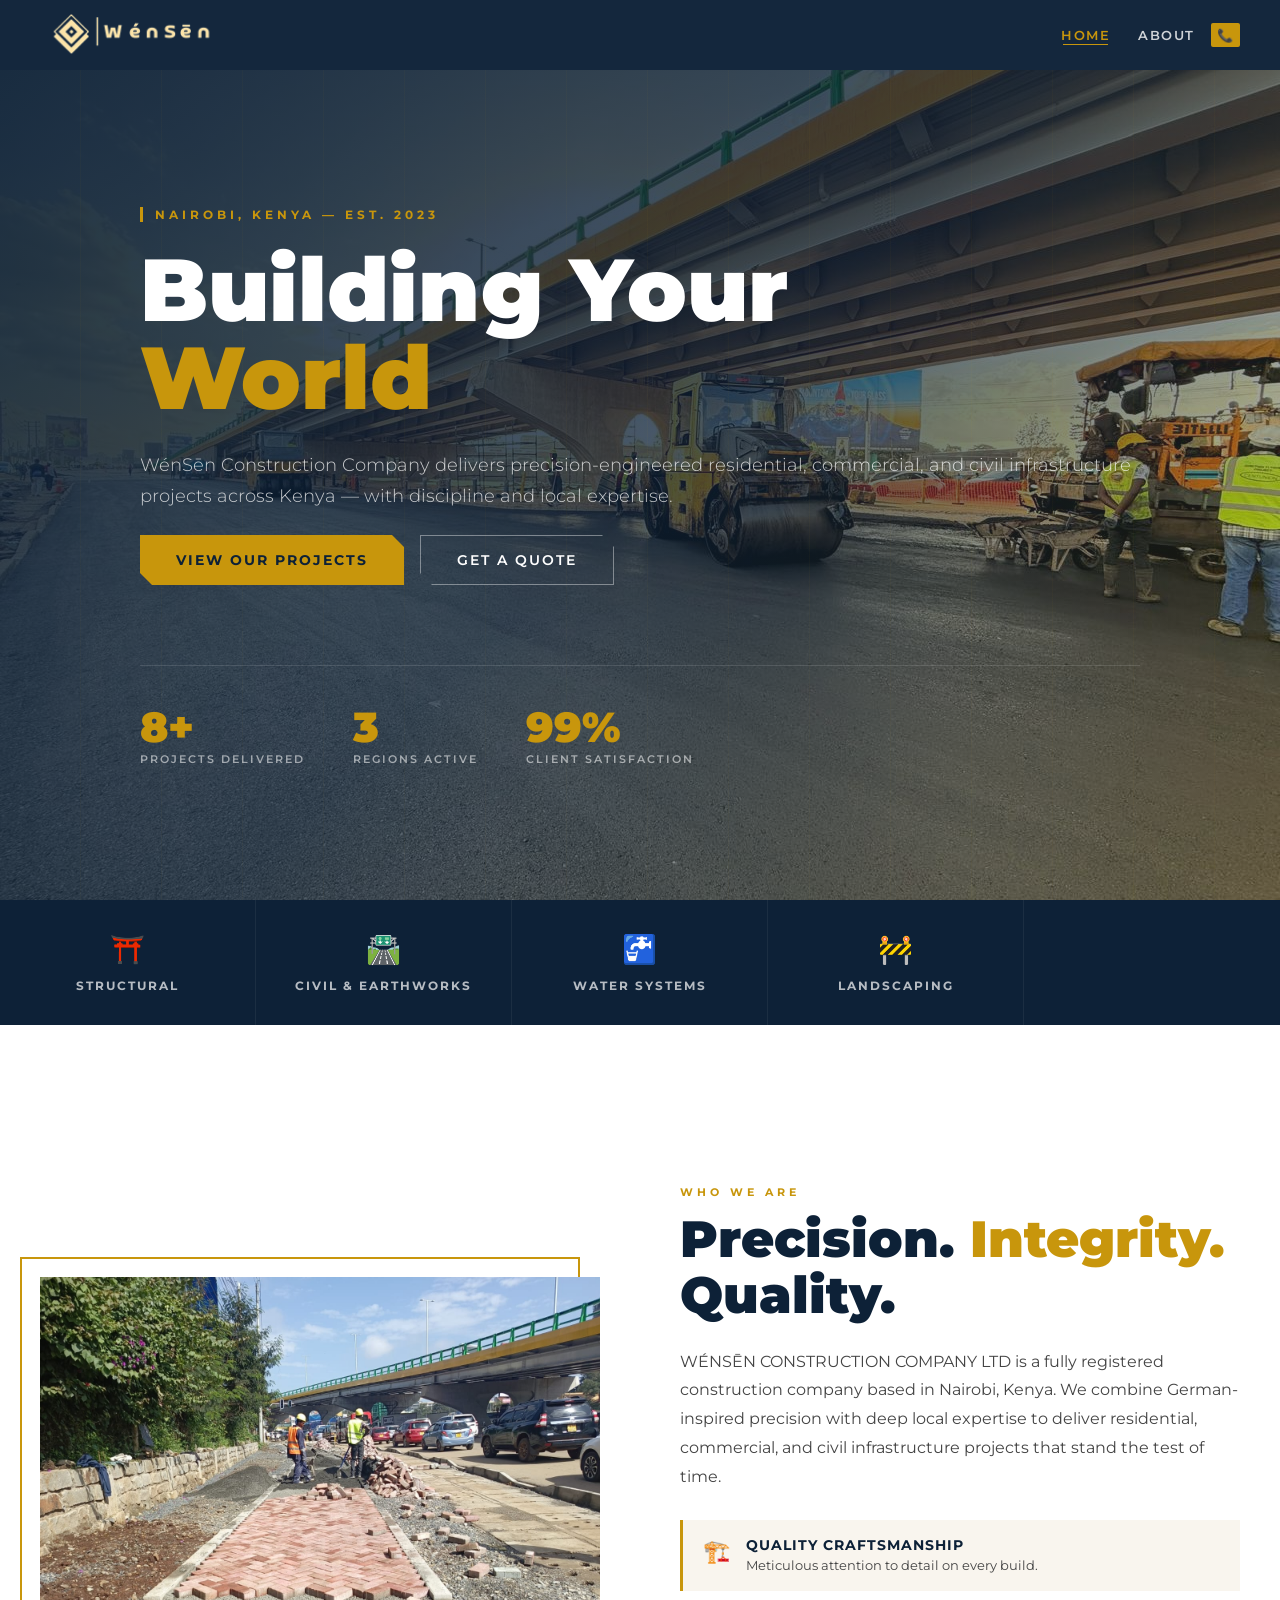
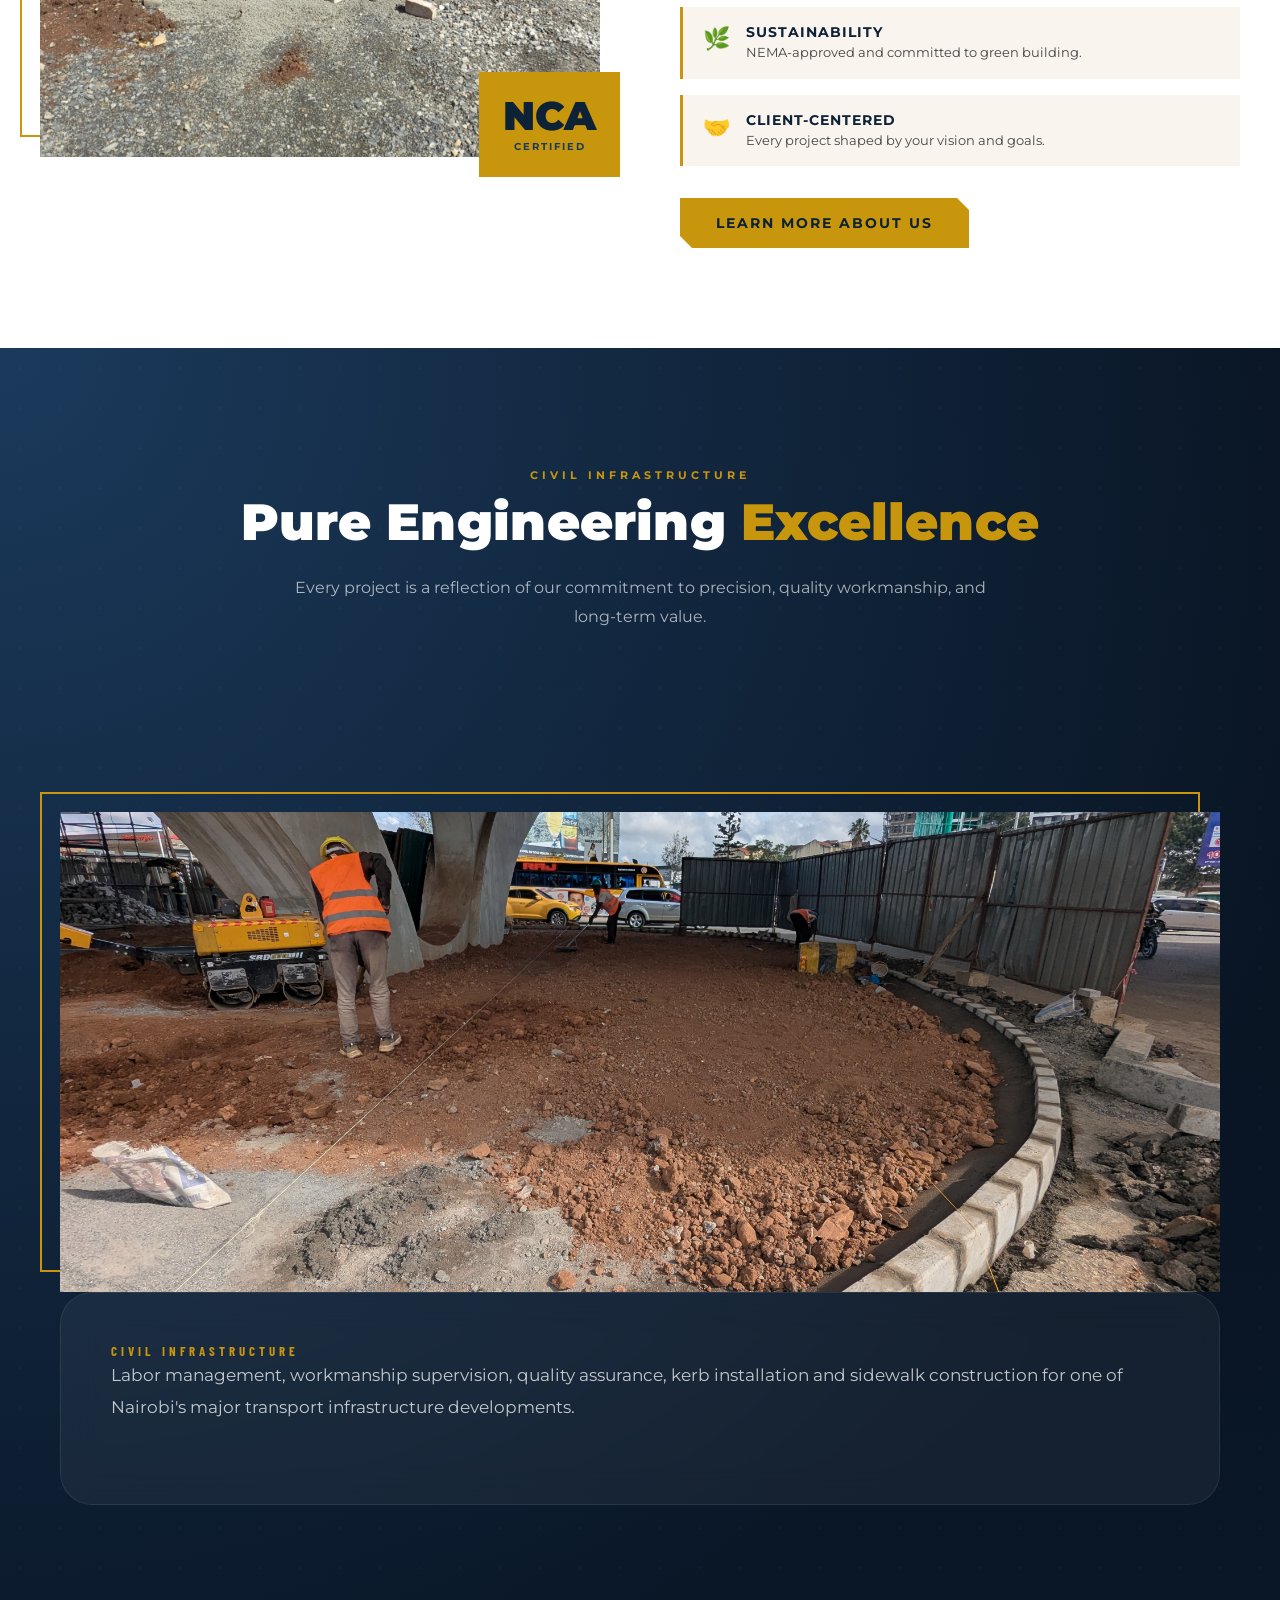
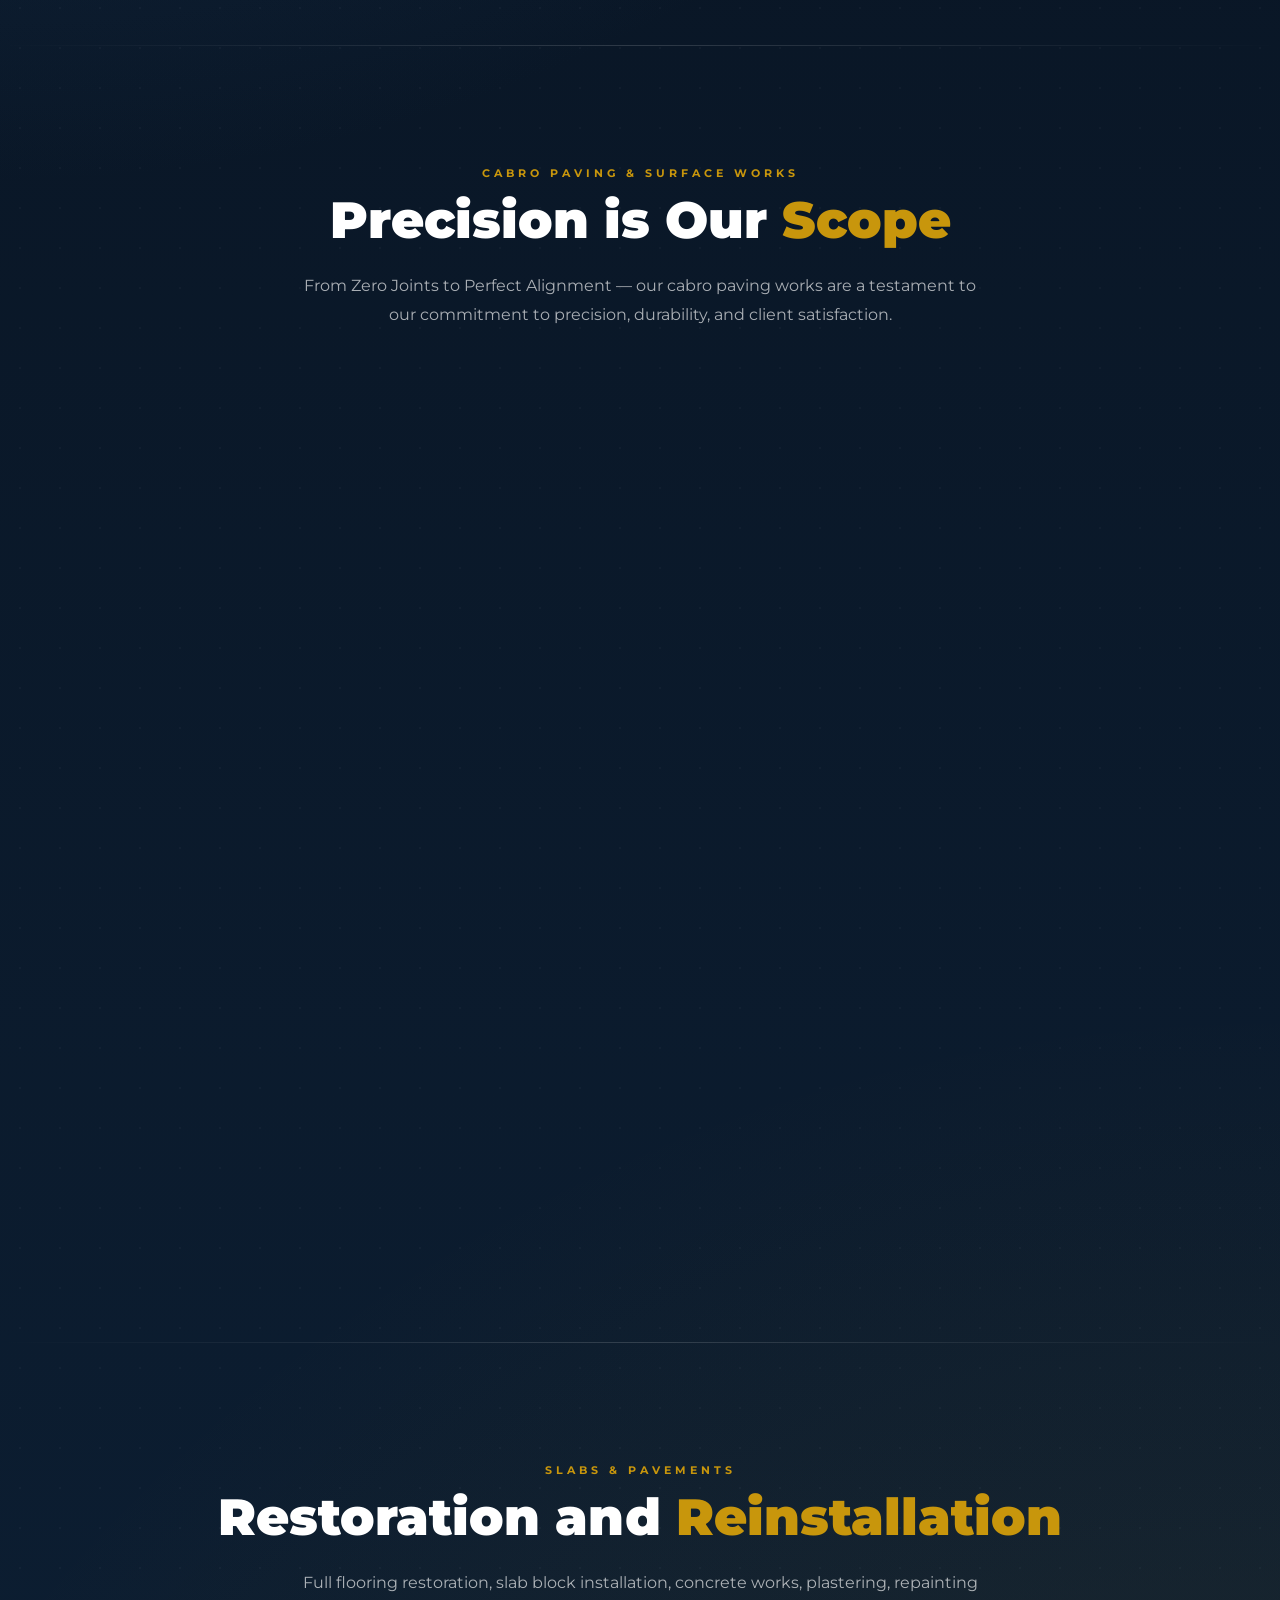
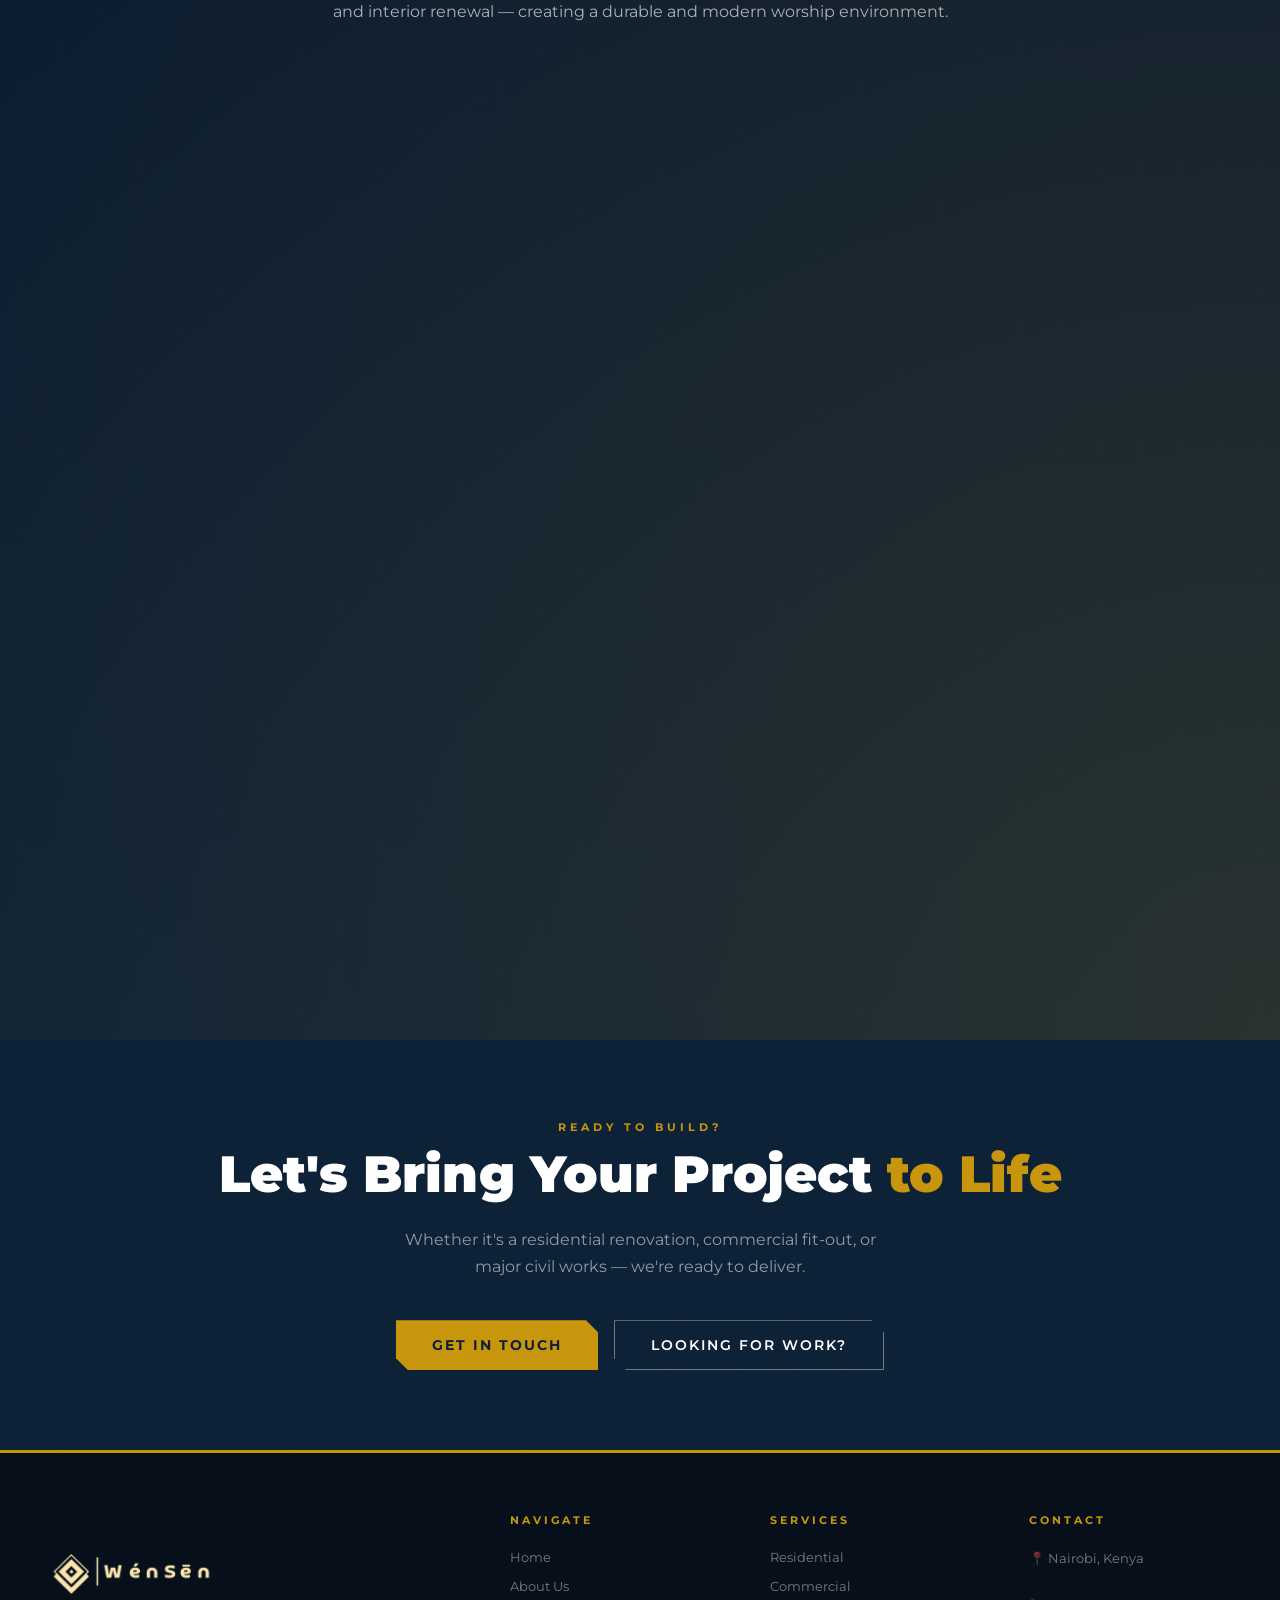
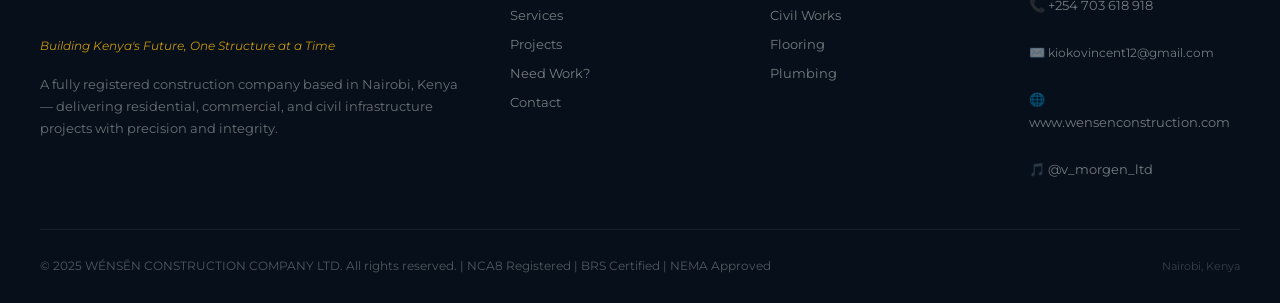
==== index.html @ 1ba8674c "Update: SEO" ====
<!DOCTYPE html>
<html lang="en">
<head>
  <meta charset="UTF-8">
  <meta name="viewport" content="width=device-width, initial-scale=1.0">
  <title>WénSēn Construction Company — Kenya</title>
  <meta name="description" content="WénSēn Construction Company is a leading construction firm in Kenya, specializing in residential, commercial, and civil infrastructure projects.">
  <meta name="keywords" content="WénSēn, Construction, contractor, sub-contractor, Wensen, Kenya construction company, residential construction, commercial construction, civil infrastructure, building services, Nairobi construction, construction projects Kenya">
  <meta name="author" content="WénSēn Construction Company">
  <link rel="icon" href="images/logo.png" type="image/x-icon">
  <meta property="og:title" content="WénSēn Construction Company — Kenya">
  <meta property="og:description" content="WénSēn Construction Company is a leading construction firm in Kenya, specializing in residential, commercial, and civil infrastructure projects.">
  <meta property="og:image" content="images/Wensen.png">
  <meta property="og:url" content="https://www.wensenconstruction.com">
  <meta property="og:type" content="website">
  <meta name="robots" content="index, follow">
  <meta name="googlebot" content="index, follow">
  <meta name="bingbot" content="index, follow">
  <meta name="yandex" content="index, follow">
  <meta name="msnbot" content="index, follow">
  <link rel="canonical" href="https://www.wensenconstruction.com">

  <link rel="preconnect" href="https://fonts.googleapis.com">
  <link rel="preconnect" href="https://fonts.gstatic.com" crossorigin>
  <link href="https://fonts.googleapis.com/css2?family=Montserrat:wght@400;500;800&display=swap" rel="stylesheet">
  <link href="https://fonts.googleapis.com/css2?family=Playfair+Display:wght@400;700;900&family=Barlow:wght@300;400;500;600;700&family=Barlow+Condensed:wght@400;600;700;800&display=swap" rel="stylesheet">
  <link rel="stylesheet" href="styles.css">
</head>
<body>

<!-- NAV -->
<nav id="mainNav">
  <div class="nav-logo" onclick="showPage('home')" style="cursor: pointer;">
    <!-- <span class="brand">WÉNSĒN</span> -->
     <img src="images/logo.png" alt="WÉNSĒN Logo" style="height: 125px; width: auto; fill: var(--gold);">
    <!-- <span class="sub">Construction · Kenya</span> -->
  </div>
  <div class="nav-links">
    <a href="#" onclick="showPage('home')" class="active" id="nav-home">Home</a>
    <a href="#" onclick="showPage('about')" id="nav-about">About</a>
    <!-- <a href="#" onclick="showPage('services')" id="nav-services">Services</a> -->
    <!-- <a href="#" onclick="showPage('projects')" id="nav-projects">Projects</a> -->
    <!-- <a href="#" onclick="showPage('work')" id="nav-work">Need Work?</a> -->
    <a href="#" onclick="showPage('contact')" id="nav-contact" class="nav-cta">📞</a>
  </div>
</nav>

<!-- ===== HOME PAGE ===== -->
<div id="home-page" class="page active">

  <section class="hero">
    <div class="hero-inner">
      <div class="hero-tag">Nairobi, Kenya — Est. 2023</div>
      <h1>Building Your<div>World</div></h1>
      <p class="hero-sub">WénSēn Construction Company delivers precision-engineered residential, commercial, and civil infrastructure projects across Kenya — with discipline and local expertise.</p>
      
      <div class="hero-btns">
        <a href="#" class="btn-primary" onclick="showPage('projects')">View Our Projects</a>
        <a href="#" class="btn-secondary" onclick="showPage('contact')">Get a Quote</a>
      </div>
      <div class="hero-stats">
        <div class="stat-item">
          <div class="stat-num">8+</div>
          <div class="stat-label">Projects Delivered</div>
        </div>
        <div class="stat-item">
          <div class="stat-num">3</div>
          <div class="stat-label">Regions Active</div>
        </div>
        <div class="stat-item">
          <div class="stat-num">99%</div>
          <div class="stat-label">Client Satisfaction</div>
        </div>
      </div>
    </div>
  </section>

  <div class="services-strip">
    <div class="service-tile" onclick="showPage('services')">
      <div class="st-icon">⛩️</div>
      <div class="st-name">Structural</div>
    </div>
    <div class="service-tile" onclick="showPage('services')">
      <div class="st-icon">🛣️</div>
      <div class="st-name">Civil & Earthworks</div>
    </div>
    <div class="service-tile" onclick="showPage('services')">
      <div class="st-icon">🚰</div>
      <div class="st-name">Water Systems</div>
    </div>
    <div class="service-tile" onclick="showPage('services')">
      <div class="st-icon">🚧</div>
      <div class="st-name">Landscaping</div>
    </div>
  </div>

  <!-- About Preview -->
  <section class="section" style="background:var(--white);">
    <div class="container">
      <div class="about-grid">
        <div class="about-img-wrap reveal">
          <img src="images/main2.jpeg" alt="Construction site">
          <div class="about-badge">
            <div class="num">NCA</div>
            <div class="lbl">Certified</div>
          </div>
        </div>
        <div class="reveal">
          <span class="section-tag">Who We Are</span>
          <h2 class="section-title">Precision. <span>Integrity.</span> Quality.</h2>
          <p class="section-body">WÉNSĒN CONSTRUCTION COMPANY LTD is a fully registered construction company based in Nairobi, Kenya. We combine German-inspired precision with deep local expertise to deliver residential, commercial, and civil infrastructure projects that stand the test of time.</p>
          <div class="values-list" style="margin-top:28px;">
            <div class="value-item">
              <div class="vi-icon">🏗️</div>
              <div class="vi-text"><h4>Quality Craftsmanship</h4><p>Meticulous attention to detail on every build.</p></div>
            </div>
            <div class="value-item">
              <div class="vi-icon">🌿</div>
              <div class="vi-text"><h4>Sustainability</h4><p>NEMA-approved and committed to green building.</p></div>
            </div>
            <div class="value-item">
              <div class="vi-icon">🤝</div>
              <div class="vi-text"><h4>Client-Centered</h4><p>Every project shaped by your vision and goals.</p></div>
            </div>
          </div>
          <div style="margin-top:32px;">
            <a href="#" class="btn-primary" onclick="showPage('about')">Learn More About Us</a>
          </div>
        </div>
      </div>
    </div>
  </section>

  <!-- Projects Preview -->
<section class="projects-preview-premium">

  <!-- PROJECT 01 -->
   <div>
    <div style="text-align:center;padding:120px 2px 40px;position:relative;z-index:2;">
      <span class="section-tag">Civil Infrastructure</span>
      <h2 class="section-title" style="color:white;">
          Pure Engineering <span>Excellence</span>
      </h2>
      <p style="max-width:700px;margin:auto;color:rgba(255,255,255,.65);line-height:1.8;">
          Every project is a reflection of our commitment to precision,
          quality workmanship, and long-term value.
      </p>
   </div>
  <div class="project-showcase reveal">

      <div class="about-img-wrap reveal">
          <img src="images/ngongmain.jpeg" alt="">
      </div>

      <div class="project-content">
          <!-- <div class="project-number">01</div> -->

          <div class="project-category">
              Civil Infrastructure
          </div>
<!-- 
          <h3 class="project-title">
              Ngong Road Overpass
          </h3> -->

          <!-- <div class="project-meta">
              <div class="project-pill">📍 Nairobi</div>
              <div class="project-pill">🏗 Subcontract</div>
              <div class="project-pill">⚡ Ongoing</div>
          </div> -->

          <p class="project-description">
              Labor management, workmanship supervision,
              quality assurance, kerb installation and sidewalk
              construction for one of Nairobi's major transport
              infrastructure developments.
          </p>

          <!-- <div class="project-client">
              Client: <strong>Centunion (E.A) Ltd</strong>
          </div> -->
      </div>
  </div>

  </div>

  <div class="project-divider"></div>

  <!-- PROJECT 02 -->
   <div>
    <div style="text-align:center;padding:120px 2px 40px;position:relative;z-index:2;">
      <span class="section-tag">Cabro Paving & Surface Works</span>
      <h2 class="section-title" style="color:white;">
          Precision is Our <span>Scope</span>
      </h2>
      <p style="max-width:700px;margin:auto;color:rgba(255,255,255,.65);line-height:1.8;">
          From Zero Joints to Perfect Alignment — our cabro paving works are a testament to our commitment to precision, durability, and client satisfaction.
      </p>
   </div>
  <div class="project-showcase reverse reveal">

      <div class="about-img-wrap reveal">
          <img src="images/yaya2.jpeg" alt="">
      </div>

      <div class="project-content">
          <!-- <div class="project-number">02</div> -->

          <div class="project-category">
              Cabro Paving & Surface Works
          </div>

          <!-- <h3 class="project-title">
              Yaya Centre Cabro Paving
          </h3> -->

          <!-- <div class="project-meta">
              <div class="project-pill">📍 Nairobi</div>
              <div class="project-pill">🚗 Parking & Walkways</div>
              <div class="project-pill">✔ Completed</div>
          </div> -->

          <p class="project-description">
              Complete cabro paving installation,
              drainage works, kerbs, channels and
              surface finishing for high-traffic
              commercial access routes and loading zones.
          </p>

          <!-- <div class="project-client">
              Client: <strong>ZJCC Company</strong>
          </div> -->
      </div>
  </div>
  </div>

  <div class="project-divider"></div>

  <!-- PROJECT 03 -->
   <div>
    <div style="text-align:center;padding:120px 2px 40px;position:relative;z-index:2;">
      <span class="section-tag">Slabs & Pavements</span>
      <h2 class="section-title" style="color:white;">
          Restoration and <span>Reinstallation</span>
      </h2>
      <p style="max-width:700px;margin:auto;color:rgba(255,255,255,.65);line-height:1.8;">
          Full flooring restoration, slab block installation, concrete works, plastering, repainting and interior renewal — creating a durable and modern worship environment.
      </p>
   </div>
  <div class="project-showcase reveal">

      <div class="about-img-wrap reveal">
          <img src="images/cbc1.jpg" alt="">
      </div>

      <div class="project-content">
          <!-- <div class="project-number">03</div> -->

          <div class="project-category">
              Slabs & Pavements
          </div>

          <!-- <h3 class="project-title">
              Community Baptist Church
          </h3> -->

          <!-- <div class="project-meta">
              <div class="project-pill">📍 Ruiru</div>
              <div class="project-pill">🏛 NGO Project</div>
              <div class="project-pill">✔ Completed</div>
          </div> -->

          <p class="project-description">
              Full flooring restoration,
              slab block installation,
              concrete works, plastering,
              repainting and interior renewal,
              creating a durable and modern worship environment.
          </p>

          <!-- <div class="project-client">
              Client: <strong>Community Baptist Church</strong>
          </div> -->
      </div>
   </div>

  </div>

  <!-- <div style="text-align:center;padding:60px 20px 120px;position:relative;z-index:2;">
      <a href="#" class="btn-primary"
         onclick="showPage('projects')">
         Explore Full Portfolio
      </a>
  </div> -->

</section>
  <!-- CTA Banner -->
  <section style="background:var(--navy); padding:80px 40px; text-align:center; position:relative; overflow:hidden;">
    <div style="position:absolute;top:0;left:0;right:0;bottom:0; background: repeating-linear-gradient(45deg,transparent,transparent 40px,rgba(200,150,12,0.03) 40px,rgba(200,150,12,0.03) 41px);"></div>
    <div style="position:relative; z-index:1;" class="reveal">
      <span class="section-tag" style="display:block; text-align:center;">Ready to Build?</span>
      <h2 class="section-title" style="color:var(--white); text-align:center;">Let's Bring Your Project <span>to Life</span></h2>
      <p style="color:rgba(255,255,255,0.55); max-width:500px; margin:0 auto 40px; font-size:16px; line-height:1.7;">Whether it's a residential renovation, commercial fit-out, or major civil works — we're ready to deliver.</p>
      <div style="display:flex; gap:16px; justify-content:center; flex-wrap:wrap;">
        <a href="#" class="btn-primary" onclick="showPage('contact')">Get In Touch</a>
        <a href="#" class="btn-secondary" onclick="showPage('work')">Looking for Work?</a>
      </div>
    </div>
  </section>

</div>

<!-- ===== ABOUT PAGE ===== -->
<div id="about-page" class="page">
  <div class="about-page-hero">
    <div class="container">
      <span class="section-tag">Our Story</span>
      <h1 class="section-title">About WÉNSĒN CONSTRUCTION COMPANY</h1>
      <p class="section-body">A newly established construction company built on experience, integrity, and an unwavering commitment to quality across Kenya.</p>
    </div>
  </div>

  <section class="section">
    <div class="container">
      <div class="about-grid">
        <div class="reveal">
          <span class="section-tag">Who We Are</span>
          <h2 class="section-title">Building with <span>Purpose</span></h2>
          <p class="section-body">WÉNSĒN CONSTRUCTION COMPANY LTD is a dynamic construction company headquartered in Nairobi, Kenya. Though newly established, our team brings deep hands-on expertise across residential, commercial, and civil infrastructure projects.</p>
          <p class="section-body" style="margin-top:16px;">Our name reflects a blend of vision — "Morgen" meaning tomorrow in German — and the spirit of family legacy in building Kenya's future structures together.</p>
          <p class="section-body" style="margin-top:16px;">We operate across Nairobi & Central Kenya, the Rift Valley, and are expanding our footprint nationwide, combining technical precision with client-centred delivery on every project.</p>
        </div>
        <div class="reveal">
          <img src="https://images.unsplash.com/photo-1503387762-592deb58ef4e?w=800&q=80" alt="Construction" style="width:100%; height:420px; object-fit:cover;">
        </div>
      </div>

      <div style="display:grid; grid-template-columns:1fr 1fr; gap:40px; margin-top:80px;" class="reveal">
        <div style="padding:40px; background:var(--cream); border-left:4px solid var(--gold);">
          <h3 style="font-family:'Playfair Display',serif; font-size:26px; color:var(--navy); margin-bottom:16px;">Our Mission</h3>
          <p style="color:var(--gray-700); line-height:1.8; font-size:15px;">To deliver innovative, sustainable, and high-quality construction solutions that exceed client expectations while contributing to the development of Kenya's built environment.</p>
        </div>
        <div style="padding:40px; background:var(--navy); border-left:4px solid var(--gold);">
          <h3 style="font-family:'Playfair Display',serif; font-size:26px; color:var(--white); margin-bottom:16px;">Our Vision</h3>
          <p style="color:rgba(255,255,255,0.65); line-height:1.8; font-size:15px;">To be a leading construction company in East Africa, recognized for integrity, excellence, and transformative infrastructure that shapes communities for generations.</p>
        </div>
      </div>
    </div>
  </section>

  <section class="team-section">
    <div class="container" style="text-align:center;">
      <span class="section-tag">Leadership</span>
      <h2 class="section-title">Meet the <span>Founder</span></h2>
      <div class="team-card">
        <div class="team-accent"></div>
        <div class="team-info">
          <div class="team-name">Vincent Kioko</div>
          <div class="team-role">Founder & Director</div>
          <p class="team-bio">Vincent Kioko is the visionary behind WÉNSĒN CONSTRUCTION COMPANY LTD. With a hands-on background in construction management, civil works, and client relations, Vincent founded the company with the mission of delivering high-quality, dependable construction services across Kenya. He leads the company's strategic direction, project oversight, and client engagement — ensuring every project reflects the company's commitment to excellence, innovation, and integrity.</p>
        </div>
      </div>
    </div>
  </section>

  <section class="certs-section">
    <div class="container">
      <div style="text-align:center;" class="reveal">
        <span class="section-tag">Compliance & Registration</span>
        <h2 class="section-title">Certifications & <span>Registrations</span></h2>
      </div>
      <div class="certs-grid">
        <div class="cert-card reveal">
          <div class="cert-badge">📋</div>
          <div class="cert-info">
            <h4>BRS Registration</h4>
            <p>Registered under the Business Registration Service (BRS), Kenya, with a valid Business Registration Certificate — fully compliant with Kenyan business law.</p>
          </div>
        </div>
        <div class="cert-card reveal">
          <div class="cert-badge">🏗️</div>
          <div class="cert-info">
            <h4>NCA Category 7</h4>
            <p>National Construction Authority (NCA) registered, Category NCA7 — authorizing the company to undertake construction works as defined under the NCA Act, Kenya.</p>
          </div>
        </div>
        <div class="cert-card reveal">
          <div class="cert-badge">🌿</div>
          <div class="cert-info">
            <h4>NEMA Approved</h4>
            <p>National Environment Management Authority (NEMA) environmental compliance approval — confirming our commitment to sustainable and environmentally responsible construction.</p>
          </div>
        </div>
      </div>
    </div>
  </section>

  <section style="background:var(--navy); padding:80px 40px;">
    <div class="container">
      <div style="text-align:center;" class="reveal">
        <span class="section-tag">Core Values</span>
        <h2 class="section-title" style="color:var(--white); text-align:center;">What Drives <span>Us</span></h2>
      </div>
      <div style="display:grid; grid-template-columns:repeat(auto-fill,minmax(200px,1fr)); gap:2px; margin-top:48px; background:rgba(255,255,255,0.05);">
        <div style="padding:36px 28px; background:var(--navy); text-align:center;" class="reveal">
          <div style="font-size:36px; margin-bottom:16px;">🏗️</div>
          <h4 style="font-family:'Barlow Condensed',sans-serif; font-size:14px; font-weight:700; letter-spacing:2px; text-transform:uppercase; color:var(--gold); margin-bottom:8px;">Quality</h4>
          <p style="font-size:13px; color:rgba(255,255,255,0.5); line-height:1.6;">Meticulous craftsmanship on every project.</p>
        </div>
        <div style="padding:36px 28px; background:var(--navy); text-align:center;" class="reveal">
          <div style="font-size:36px; margin-bottom:16px;">🕐</div>
          <h4 style="font-family:'Barlow Condensed',sans-serif; font-size:14px; font-weight:700; letter-spacing:2px; text-transform:uppercase; color:var(--gold); margin-bottom:8px;">Timeliness</h4>
          <p style="font-size:13px; color:rgba(255,255,255,0.5); line-height:1.6;">Delivering every milestone on schedule.</p>
        </div>
        <div style="padding:36px 28px; background:var(--navy); text-align:center;" class="reveal">
          <div style="font-size:36px; margin-bottom:16px;">💡</div>
          <h4 style="font-family:'Barlow Condensed',sans-serif; font-size:14px; font-weight:700; letter-spacing:2px; text-transform:uppercase; color:var(--gold); margin-bottom:8px;">Innovation</h4>
          <p style="font-size:13px; color:rgba(255,255,255,0.5); line-height:1.6;">Creative design fused with functional engineering.</p>
        </div>
        <div style="padding:36px 28px; background:var(--navy); text-align:center;" class="reveal">
          <div style="font-size:36px; margin-bottom:16px;">🌿</div>
          <h4 style="font-family:'Barlow Condensed',sans-serif; font-size:14px; font-weight:700; letter-spacing:2px; text-transform:uppercase; color:var(--gold); margin-bottom:8px;">Sustainability</h4>
          <p style="font-size:13px; color:rgba(255,255,255,0.5); line-height:1.6;">Green building practices at every stage.</p>
        </div>
        <div style="padding:36px 28px; background:var(--navy); text-align:center;" class="reveal">
          <div style="font-size:36px; margin-bottom:16px;">🤝</div>
          <h4 style="font-family:'Barlow Condensed',sans-serif; font-size:14px; font-weight:700; letter-spacing:2px; text-transform:uppercase; color:var(--gold); margin-bottom:8px;">Client Focus</h4>
          <p style="font-size:13px; color:rgba(255,255,255,0.5); line-height:1.6;">Your vision is our blueprint.</p>
        </div>
      </div>
    </div>
  </section>
</div>

<!-- ===== SERVICES PAGE ===== -->
<div id="services-page" class="page">
  <div class="services-hero">
    <div class="container">
      <span class="section-tag">What We Offer</span>
      <h1 class="section-title">Our <span>Services</span></h1>
      <p class="section-body">Comprehensive construction solutions across residential, commercial, civil, and specialist trades — delivered with precision and care.</p>
    </div>
  </div>

  <div class="services-grid">
    <div class="svc-card reveal">
      <div class="svc-icon">🏘️</div>
      <div class="svc-title">Residential Construction & Renovation</div>
      <p class="svc-desc">We handle all aspects of home building and renovation, from structural works to finishing touches — transforming spaces to match your vision.</p>
      <ul class="svc-list">
        <li>Staircase relocation & structural changes</li>
        <li>Internal repartitioning & layout redesign</li>
        <li>Lighting design & installation</li>
        <li>Interior finishing & painting</li>
        <li>New residential construction</li>
      </ul>
    </div>
    <div class="svc-card reveal">
      <div class="svc-icon">🏢</div>
      <div class="svc-title">Commercial Construction</div>
      <p class="svc-desc">From commercial fit-outs to large-scale paving works, we deliver high-quality commercial solutions with minimal disruption to live environments.</p>
      <ul class="svc-list">
        <li>Cabro paving & surface installation</li>
        <li>Parking areas, walkways & loading zones</li>
        <li>Commercial fit-outs & renovations</li>
        <li>Road channels & drainage systems</li>
        <li>Kerb installation & landscape works</li>
      </ul>
    </div>
    <div class="svc-card reveal">
      <div class="svc-icon">🛣️</div>
      <div class="svc-title">Civil & Infrastructure Works</div>
      <p class="svc-desc">Specializing in civil construction including overpass works, road infrastructure, drainage, and kerbing — as both main contractor and specialist subcontractor.</p>
      <ul class="svc-list">
        <li>Kerbs, sidewalks & overpass structures</li>
        <li>Labor management & quality control</li>
        <li>Drainage & stormwater systems</li>
        <li>Site supervision & works management</li>
        <li>Civil subcontracting services</li>
      </ul>
    </div>
    <div class="svc-card reveal">
      <div class="svc-icon">🪵</div>
      <div class="svc-title">Flooring & Finishing Works</div>
      <p class="svc-desc">Top-quality flooring restoration and finishing — from slab block installation to full interior repaints — revitalizing spaces to modern standards.</p>
      <ul class="svc-list">
        <li>Slab block & concrete floor installation</li>
        <li>Floor restoration & repairs</li>
        <li>Plastering & skimming</li>
        <li>Interior & exterior painting</li>
        <li>Institutional & residential finishes</li>
      </ul>
    </div>
    <div class="svc-card reveal">
      <div class="svc-icon">🔧</div>
      <div class="svc-title">Plumbing & Water Services</div>
      <p class="svc-desc">Comprehensive plumbing installations for residential, commercial, and institutional clients — from water supply to appliance fitting.</p>
      <ul class="svc-list">
        <li>Drinking water connection & piping</li>
        <li>Drainage & wastewater systems</li>
        <li>Washing machine & appliance supply & install</li>
        <li>Sanitary ware & bathroom fitting</li>
        <li>Plumbing repairs & maintenance</li>
      </ul>
    </div>
    <div class="svc-card reveal" style="display:flex; flex-direction:column; justify-content:center; align-items:center; text-align:center; background:var(--cream);">
      <div style="font-size:48px; margin-bottom:20px;">📞</div>
      <div class="svc-title" style="color:var(--navy);">Have a Project?</div>
      <p class="svc-desc" style="color:var(--gray-700);">Get in touch and let us put together a tailored solution for your construction needs.</p>
      <a href="#" class="btn-primary" onclick="showPage('contact')" style="margin-top:20px;">Request a Quote</a>
    </div>
  </div>
</div>

<!-- ===== PROJECTS PAGE ===== -->
<div id="projects-page" class="page">
  <div class="projects-hero">
    <div class="container">
      <span class="section-tag">Our Portfolio</span>
      <h1 class="section-title">Our <span>Projects</span></h1>
      <p class="section-body">A showcase of our completed and ongoing work — from civil infrastructure to intimate residential renovations.</p>
    </div>
  </div>

  <div class="projects-grid">
    <div class="project-card reveal">
      <div class="pc-header">
        <div>
          <div class="pc-type">Civil & Infrastructure</div>
          <div class="pc-name">Kerbs & Sidewalks — Ngong Road Overpass</div>
        </div>
        <div class="pc-status status-ongoing">Ongoing</div>
      </div>
      <div class="pc-body">
        <div class="pc-meta">
          <span class="pc-tag">📍 Ngong Road, Nairobi</span>
          <span class="pc-tag">📅 Ending May 2026</span>
        </div>
        <p class="pc-desc">Management of labor, workmanship, and quality control for kerbs and sidewalk works as part of a large overpass construction project along Ngong Road. Responsible for ensuring all civil works meet project specifications and safety standards.</p>
        <div class="pc-client">Client: <strong>Centunion (E.A) Ltd</strong> &nbsp;|&nbsp; Role: Subcontractor</div>
      </div>
    </div>

    <div class="project-card reveal">
      <div class="pc-header">
        <div>
          <div class="pc-type">Commercial Construction</div>
          <div class="pc-name">Cabro Supply & Fix — Yaya Centre</div>
        </div>
        <div class="pc-status status-completed">Completed</div>
      </div>
      <div class="pc-body">
        <div class="pc-meta">
          <span class="pc-tag">📍 Yaya Centre, Nairobi</span>
          <span class="pc-tag">📅 May – June 2025</span>
        </div>
        <p class="pc-desc">Installation of cabro paving, drainage channels, kerbs, and road channels across a large cab parking area, pedestrian walkway, and loading zone for Yaya Centre — delivered within a tight commercial deadline.</p>
        <div class="pc-client">Client: <strong>ZJCC Company</strong> &nbsp;|&nbsp; Role: Subcontractor</div>
      </div>
    </div>

    <div class="project-card reveal">
      <div class="pc-header">
        <div>
          <div class="pc-type">Residential Renovation</div>
          <div class="pc-name">Private Home Renovation — Naivasha</div>
        </div>
        <div class="pc-status status-completed">Completed</div>
      </div>
      <div class="pc-body">
        <div class="pc-meta">
          <span class="pc-tag">📍 Naivasha, Rift Valley</span>
          <span class="pc-tag">📅 Dec 2024 – Jul 2025</span>
        </div>
        <p class="pc-desc">Full renovation of a single-storey residential home including staircase relocation, internal repartitioning, lighting upgrades, and construction finishing works. Transformed the layout for improved functionality and aesthetic appeal.</p>
        <div class="pc-client">Client: <strong>Mr. Wahome</strong> &nbsp;|&nbsp; Private Client</div>
      </div>
    </div>

    <div class="project-card reveal">
      <div class="pc-header">
        <div>
          <div class="pc-type">Flooring & Finishing</div>
          <div class="pc-name">Flooring Restoration — Community Baptist Church</div>
        </div>
        <div class="pc-status status-completed">Completed</div>
      </div>
      <div class="pc-body">
        <div class="pc-meta">
          <span class="pc-tag">📍 Kamakis, Ruiru</span>
          <span class="pc-tag">📅 Nov 2025 – Apr 2026</span>
        </div>
        <p class="pc-desc">Complete flooring restoration including slab block installation, concrete works, labor management, plastering, and full interior repainting. Revitalized the worship space with a clean, durable, and modern finish.</p>
        <div class="pc-client">Client: <strong>Community Baptist Church</strong> &nbsp;|&nbsp; CBO</div>
      </div>
    </div>

    <div class="project-card reveal">
      <div class="pc-header">
        <div>
          <div class="pc-type">Plumbing & Water Services</div>
          <div class="pc-name">Plumbing Installations — Multiple Clients</div>
        </div>
        <div class="pc-status status-ongoing">Ongoing</div>
      </div>
      <div class="pc-body">
        <div class="pc-meta">
          <span class="pc-tag">📍 Nairobi & Surroundings</span>
          <span class="pc-tag">📅 Ongoing</span>
        </div>
        <p class="pc-desc">Supply and installation of plumbing services for multiple clients including drinking water connections, drainage systems, and appliance installations (washing machines, sanitary fittings) for institutional and residential clients.</p>
        <div class="pc-client">Clients: <strong>Community Baptist Church, Private Residences</strong></div>
      </div>
    </div>

    <div class="project-card" style="background:var(--navy); display:flex; flex-direction:column; justify-content:center; align-items:center; text-align:center; padding:48px 36px; min-height:300px;">
      <div style="font-size:48px; margin-bottom:20px;">🤝</div>
      <div style="font-family:'Playfair Display',serif; font-size:22px; font-weight:700; color:var(--white); margin-bottom:12px;">Your Project Could Be Here</div>
      <p style="font-size:14px; color:rgba(255,255,255,0.55); line-height:1.7; margin-bottom:24px;">We're actively taking on new projects across residential, commercial, and civil works.</p>
      <a href="#" class="btn-primary" onclick="showPage('contact')">Start a Conversation</a>
    </div>
  </div>
</div>

<!-- ===== CONTACT PAGE ===== -->
<div id="contact-page" class="page">
  <div class="contact-layout">
    <div class="contact-info ">
      <div class="container">
      <span class="section-tag">Reach Out</span>
      <h1 class="section-title">Get In <span>Touch</span></h1>
      <p class="section-body">Ready to start your project? Have a question? We'd love to hear from you. Reach us through any channel below.</p>
      <div class="contact-items">
        <div class="contact-item">
          <div class="ci-icon">📍</div>
          <div class="ci-text">
            <h4>Location</h4>
            <p>Nairobi, Kenya</p>
          </div>
        </div>
        <div class="contact-item">
          <div class="ci-icon">📞</div>
          <div class="ci-text">
            <h4>Phone</h4>
            <p><a href="tel:+254703618918">+254 703 618 918</a></p>
          </div>
        </div>
        <div class="contact-item">
          <div class="ci-icon">✉️</div>
          <div class="ci-text">
            <h4>Email</h4>
            <p><a href="mailto:kiokovincent12@gmail.com">kiokovincent12@gmail.com</a></p>
          </div>
        </div>
        <div class="contact-item">
          <div class="ci-icon">🌐</div>
          <div class="ci-text">
            <h4>Website</h4>
            <p><a href="https://www.wensenconstruction.com" target="_blank">www.wensenconstruction.com</a></p>
          </div>
        </div>
        <div class="contact-item">
          <div class="ci-icon">🎵</div>
          <div class="ci-text">
            <h4>TikTok</h4>
            <p><a href="https://tiktok.com/@v_morgen_ltd" target="_blank">@v_morgen_ltd</a></p>
          </div>
        </div>
      </div>
      </div>
    </div>

    <div class="contact-form-wrap">
      <div class="container">
      <div class="form-title">Send Us a Message</div>
      <div class="form-sub">We typically respond within 24 hours on business days.</div>
      <form id="contactForm" onsubmit="submitForm(event,'contactForm','contactSuccess')">
        <div class="form-row">
          <div class="form-group">
            <label>Full Name *</label>
            <input type="text" placeholder="Your full name" required>
          </div>
          <div class="form-group">
            <label>Phone Number *</label>
            <input type="tel" placeholder="+254 700 000 000" required>
          </div>
        </div>
        <div class="form-group">
          <label>Email Address</label>
          <input type="email" placeholder="your@email.com">
        </div>
        <div class="form-group">
          <label>Project Type *</label>
          <select required>
            <option value="" disabled selected>Select project type</option>
            <option>Residential Construction / Renovation</option>
            <option>Commercial Construction</option>
            <option>Civil & Infrastructure</option>
            <option>Flooring & Finishing</option>
            <option>Plumbing & Water Services</option>
            <option>Other / Multiple Services</option>
          </select>
        </div>
        <div class="form-group">
          <label>Project Location</label>
          <input type="text" placeholder="Nairobi, Mombasa, etc.">
        </div>
        <div class="form-group">
          <label>Message / Project Details *</label>
          <textarea placeholder="Tell us about your project — scope, timeline, budget range, or any questions you have..." required></textarea>
        </div>
        <button type="submit" class="btn-submit">Send Message</button>
        <div class="form-success" id="contactSuccess">
          ✅ Thank you! Your message has been received. We'll get back to you shortly.
        </div>
      </form>
    </div>
    </div>
  </div>
</div>

<!-- ===== NEED WORK PAGE ===== -->
<div id="work-page" class="page">
  <div class="work-hero">
    <div class="container">
      <span class="section-tag">Join Our Team</span>
      <h1 class="section-title">Need <span>Work?</span></h1>
      <p class="section-body">WÉNSĒN CONSTRUCTION COMPANY LTD is always looking for skilled and motivated individuals to join our projects. Express your interest and we'll reach out when opportunities arise.</p>
      <a href="#work-form" class="btn-primary" onclick="document.getElementById('work-form').scrollIntoView({behavior:'smooth'})">Apply Now</a>
    </div>
  </div>

  <div class="work-content">
    <div class="work-intro-grid">
      <div class="reveal">
        <span class="section-tag">Why Join Us</span>
        <h2 class="section-title">Work on <span>Real Projects</span></h2>
        <div class="benefit-item">
          <div class="bi-num">01</div>
          <div class="bi-text">
            <h4>Active Project Pipeline</h4>
            <p>We work on ongoing civil, residential, and commercial projects across Nairobi & Rift Valley — steady work opportunities.</p>
          </div>
        </div>
        <div class="benefit-item">
          <div class="bi-num">02</div>
          <div class="bi-text">
            <h4>Fair Compensation</h4>
            <p>We pay competitively for skilled labor and believe every worker deserves fair wages for quality work.</p>
          </div>
        </div>
        <div class="benefit-item">
          <div class="bi-num">03</div>
          <div class="bi-text">
            <h4>Skill Development</h4>
            <p>Work alongside experienced professionals and grow your craft in real construction environments.</p>
          </div>
        </div>
        <div class="benefit-item">
          <div class="bi-num">04</div>
          <div class="bi-text">
            <h4>Safe Work Environment</h4>
            <p>We prioritize site safety and responsible working conditions on every project we undertake.</p>
          </div>
        </div>
      </div>

      <div class="reveal">
        <div class="roles-title">We Often Need</div>
        <div>
          <span class="role-tag">Mason / Fundi</span>
          <span class="role-tag">Concrete Laborer</span>
          <span class="role-tag">Plumber</span>
          <span class="role-tag">Cabro Layer</span>
          <span class="role-tag">Painter</span>
          <span class="role-tag">Plasterer</span>
          <span class="role-tag">Site Foreman</span>
          <span class="role-tag">Casual Laborer</span>
          <span class="role-tag">Carpenter</span>
          <span class="role-tag">Tile Fixer</span>
          <span class="role-tag">Steel Fixer</span>
          <span class="role-tag">General Handyman</span>
          <span class="role-tag">Electrician</span>
          <span class="role-tag">Waterproofing Expert</span>
          <span class="role-tag">Drainage Specialist</span>
        </div>

        <div style="margin-top:40px; padding:28px; background:var(--cream); border-left:4px solid var(--gold);">
          <h4 style="font-family:'Barlow Condensed',sans-serif; font-size:13px; font-weight:700; letter-spacing:2px; text-transform:uppercase; color:var(--navy); margin-bottom:10px;">📌 Note</h4>
          <p style="font-size:14px; color:var(--gray-700); line-height:1.7;">Submitting your details does not guarantee immediate placement. We review all applications and contact suitable candidates when project needs arise. Both experienced tradespeople and general laborers are welcome to apply.</p>
        </div>
      </div>
    </div>

    <div class="work-form-wrap" id="work-form">
      <div class="wf-title">Express Your Interest</div>
      <div class="wf-sub">Fill in your details below and we'll reach out when a suitable opportunity comes up.</div>
      <form id="workForm" onsubmit="submitForm(event,'workForm','workSuccess')">
        <div class="form-row">
          <div class="form-group">
            <label>Full Name *</label>
            <input type="text" placeholder="Your full name" required>
          </div>
          <div class="form-group">
            <label>Phone Number *</label>
            <input type="tel" placeholder="+254 700 000 000" required>
          </div>
        </div>
        <div class="form-row">
          <div class="form-group">
            <label>Email Address</label>
            <input type="email" placeholder="your@email.com">
          </div>
          <div class="form-group">
            <label>Current Location / Town *</label>
            <input type="text" placeholder="e.g. Nairobi, Thika, Naivasha" required>
          </div>
        </div>
        <div class="form-row">
          <div class="form-group">
            <label>Trade / Skill *</label>
            <select required>
              <option value="" disabled selected>Select your primary skill</option>
              <option>Mason / Fundi</option>
              <option>Concrete / Civil Laborer</option>
              <option>Plumber</option>
              <option>Cabro / Paving Layer</option>
              <option>Painter</option>
              <option>Plasterer</option>
              <option>Site Foreman / Supervisor</option>
              <option>Casual General Laborer</option>
              <option>Carpenter</option>
              <option>Tile Fixer</option>
              <option>Steel Fixer / Reinforcement</option>
              <option>Electrician</option>
              <option>Drainage / Waterproofing</option>
              <option>Other — I'll explain below</option>
            </select>
          </div>
          <div class="form-group">
            <label>Years of Experience *</label>
            <select required>
              <option value="" disabled selected>Select experience level</option>
              <option>No experience — willing to learn</option>
              <option>Less than 1 year</option>
              <option>1–3 years</option>
              <option>3–5 years</option>
              <option>5–10 years</option>
              <option>10+ years</option>
            </select>
          </div>
        </div>
        <div class="form-group">
          <label>Availability *</label>
          <select required>
            <option value="" disabled selected>When can you start?</option>
            <option>Immediately available</option>
            <option>Available within 1 week</option>
            <option>Available within 2 weeks</option>
            <option>Available next month</option>
            <option>Flexible / Project dependent</option>
          </select>
        </div>
        <div class="form-group">
          <label>Tell Us About Yourself</label>
          <textarea placeholder="Briefly describe your experience, past projects you've worked on, any special skills or tools you work with, and why you'd like to work with WÉNSĒN CONSTRUCTION COMPANY LTD..."></textarea>
        </div>
        <button type="submit" class="btn-submit">Submit Application</button>
        <div class="form-success" id="workSuccess" style="background:rgba(46,125,50,0.15); border-color:#81c784; color:#81c784;">
          ✅ Application submitted! We've received your details and will be in touch when a suitable opportunity comes up. Thank you for your interest.
        </div>
      </form>
    </div>
  </div>
</div>

<!-- FOOTER (shown on all pages) -->
<footer id="mainFooter">
  <div class="footer-grid">
    <div class="footer-brand">
       <img src="images/logo.png" class="nav-logo" alt="WÉNSĒN Logo" style="height: 125px; width: auto; fill: var(--gold);">
      <div class="tagline">Building Kenya's Future, One Structure at a Time</div>
      <p>A fully registered construction company based in Nairobi, Kenya — delivering residential, commercial, and civil infrastructure projects with precision and integrity.</p>
    </div>
    <div class="footer-col">
      <h4>Navigate</h4>
      <ul>
        <li><a href="#" onclick="showPage('home')">Home</a></li>
        <li><a href="#" onclick="showPage('about')">About Us</a></li>
        <li><a href="#" onclick="showPage('services')">Services</a></li>
        <li><a href="#" onclick="showPage('projects')">Projects</a></li>
        <li><a href="#" onclick="showPage('work')">Need Work?</a></li>
        <li><a href="#" onclick="showPage('contact')">Contact</a></li>
      </ul>
    </div>
    <div class="footer-col">
      <h4>Services</h4>
      <ul>
        <li><a href="#" onclick="showPage('services')">Residential</a></li>
        <li><a href="#" onclick="showPage('services')">Commercial</a></li>
        <li><a href="#" onclick="showPage('services')">Civil Works</a></li>
        <li><a href="#" onclick="showPage('services')">Flooring</a></li>
        <li><a href="#" onclick="showPage('services')">Plumbing</a></li>
      </ul>
    </div>
    <div class="footer-col">
      <h4>Contact</h4>
      <p>
        📍 Nairobi, Kenya<br><br>
        📞 <a href="tel:+254703618918" style="color:rgba(255,255,255,0.45); text-decoration:none;">+254 703 618 918</a><br><br>
        ✉️ <a href="mailto:kiokovincent12@gmail.com" style="color:rgba(255,255,255,0.45); text-decoration:none; font-size:12px;">kiokovincent12@gmail.com</a><br><br>
        🌐 <a href="https://www.wensenconstruction.com" style="color:rgba(255,255,255,0.45); text-decoration:none;">www.wensenconstruction.com</a><br><br>
        🎵 <a href="https://tiktok.com/@v_morgen_ltd" style="color:rgba(255,255,255,0.45); text-decoration:none;">@v_morgen_ltd</a>
      </p>
    </div>
  </div>
  <div class="footer-bottom">
    <p>© 2025 WÉNSĒN CONSTRUCTION COMPANY LTD. All rights reserved. | NCA8 Registered | BRS Certified | NEMA Approved</p>
    <p style="color:rgba(255,255,255,0.2); font-size:11px;">Nairobi, Kenya</p>
  </div>
</footer>

<div class="scroll-top" id="scrollTop" onclick="window.scrollTo({top:0,behavior:'smooth'})">▲</div>

<script>
  function showPage(id) {
    document.querySelectorAll('.page').forEach(p => p.classList.remove('active'));
    document.getElementById(id + '-page').classList.add('active');
    document.querySelectorAll('.nav-links a').forEach(a => a.classList.remove('active'));
    document.getElementById('nav-' + id)?.classList.add('active');
    window.scrollTo({ top: 0, behavior: 'smooth' });
    triggerReveal();
    return false;
  }

  function submitForm(e, formId, successId) {
    e.preventDefault();
    const success = document.getElementById(successId);
    success.style.display = 'block';
    document.getElementById(formId).reset();
    setTimeout(() => { success.style.display = 'none'; }, 6000);
  }

  // Scroll reveal
  function triggerReveal() {
    setTimeout(() => {
      const els = document.querySelectorAll('.reveal');
      const observer = new IntersectionObserver((entries) => {
        entries.forEach((e, i) => {
          if (e.isIntersecting) {
            setTimeout(() => e.target.classList.add('visible'), i * 80);
            observer.unobserve(e.target);
          }
        });
      }, { threshold: 0.1 });
      els.forEach(el => { el.classList.remove('visible'); observer.observe(el); });
    }, 50);
  }

  // Scroll top button
  window.addEventListener('scroll', () => {
    const btn = document.getElementById('scrollTop');
    btn.classList.toggle('show', window.scrollY > 400);
  });

  triggerReveal();
</script>
</body>
</html>
---- styles.css ----
:root {
    --navy: #0d2137;
    --navy-mid: #1B3A5C;
    --navy-light: #2a5280;
    --gold: #C8960C;
    --gold-light: #e8b020;
    --gold-pale: #f5e6b8;
    --cream: #f9f5ee;
    --white: #ffffff;
    --gray-100: #f4f4f4;
    --gray-200: #e8e8e8;
    --gray-500: #888;
    --gray-700: #444;
    --text: #1a1a2e;
    --transition: 0.35s cubic-bezier(0.4,0,0.2,1);
  }

  *, *::before, *::after { box-sizing: border-box; margin: 0; padding: 0; }

  html { scroll-behavior: smooth; }

  body {
    font-family: 'Montserrat', sans-serif;
    background: var(--white);
    color: var(--text);
    overflow-x: hidden;
  }
  /* body {
  font-family: 'Montserrat', sans-serif;
} */

  /* ===================== NAV ===================== */
  nav {
    position: fixed; top: 0; left: 0; right: 0; z-index: 1000;
    background: rgba(13,33,55,0.97);
    backdrop-filter: blur(12px);
    /* border-bottom: 2px solid var(--gold); */
    display: flex; align-items: center; justify-content: space-between;
    padding: 0 40px; height: 70px;
    transition: var(--transition);
  }
  .nav-logo {
    display: flex; flex-direction: column; line-height: 1;
    filter: invert(100%);
  }
 
  .nav-logo .sub {
    /* font-family: 'Barlow Condensed', sans-serif; */
    font-size: 10px; color: var(--gold); letter-spacing: 3px;
    text-transform: uppercase;
  }
  .nav-links { display: flex; gap: 4px; align-items: center; }
  .nav-links a {
    /* font-family: 'Barlow Condensed', sans-serif; */
    font-size: 13px; font-weight: 600; letter-spacing: 1.5px;
    text-transform: uppercase; color: rgba(255,255,255,0.8);
    text-decoration: none; padding: 6px 12px; border-radius: 2px;
    transition: var(--transition); position: relative;
  }
  .nav-links a::after {
    content: ''; position: absolute; bottom: 4px; left: 14px; right: 14px;
    height: 1px; background: var(--gold); transform: scaleX(0);
    transition: var(--transition); transform-origin: left;
  }
  .nav-links a:hover { color: var(--gold-light); }
  .nav-links a:hover::after { transform: scaleX(1); }
  .nav-links a.active { color: var(--gold); }
  .nav-links a.active::after { transform: scaleX(1); }
  .nav-cta {
    background: var(--gold) !important; color: var(--navy) !important;
    font-weight: 700 !important; padding: 4px 6px !important;
    border-radius: 2px;
  }
  .nav-cta:hover { background: var(--gold-light) !important; }
  .nav-cta::after { display: none !important; }

  /* ===================== SECTIONS ===================== */
  .page { display: none; }
  .page.active { display: block; }

  /* ===================== HERO ===================== */
  #home-page { padding-top: 70px; }

  .hero {
    min-height: calc(100vh - 70px);
    background:
      linear-gradient(135deg, rgba(13,33,55,0.93) 0%, rgba(13,33,55,0.75) 50%, rgba(200,150,12,0.15) 100%),
      url('images/ngongCover.jpeg?w=1600&q=80') center/cover no-repeat;
    display: flex; align-items: center;
    position: relative; overflow: hidden;
  }
  .hero::before {
    content: '';
    position: absolute; top: 0; left: 0; right: 0; bottom: 0;
    background: repeating-linear-gradient(
      90deg, transparent, transparent 80px,
      rgba(200,150,12,0.03) 80px, rgba(200,150,12,0.03) 81px
    );
  }
  .hero-inner {
    max-width: 1800px; margin: 0 auto; padding: 80px 40px;
    position: relative; z-index: 1;
  }
  .hero-tag {
    /* font-family: 'Barlow Condensed', sans-serif; */
    font-size: 12px; font-weight: 700; letter-spacing: 4px;
    text-transform: uppercase; color: var(--gold);
    display: inline-block; margin-bottom: 24px;
    border-left: 3px solid var(--gold); padding-left: 12px;
    animation: fadeUp 0.8s ease both;
  }
  .hero h1 {
    /*font-family: 'Playfair Display', serif; */
    font-size: clamp(48px, 7vw, 88px); font-weight: 900;
    line-height: 1.0; color: var(--white);
    animation: fadeUp 0.8s 0.15s ease both;
  }
  .hero h1 div {
    color: var(--gold);
    display: block;
  }

  .hero-sub {
    font-size: 18px; font-weight: 300; color: rgba(255,255,255,0.75);
    max-width: 1000px; margin: 28px 0 24px;
    line-height: 1.7; animation: fadeUp 0.8s 0.3s ease both;
  }
  .hero-announcement {
    margin: 0 0 28px;
    max-width: 700px;
    background: rgba(255,255,255,0.06);
    border: 1px solid rgba(200,150,12,0.35);
    border-radius: 16px;
    padding: 16px 18px;
    display: grid;
    grid-template-columns: auto 1fr;
    gap: 10px 14px;
    align-items: center;
    position: relative;
    overflow: hidden;
    box-shadow: 0 18px 40px rgba(0,0,0,0.22);
    animation: fadeUp 0.8s 0.45s ease both;
  }
  .hero-announcement::before {
    content: '';
    position: absolute;
    top: -30px; left: -30px;
    width: 140px; height: 140px;
    background: radial-gradient(circle, rgba(200,150,12,0.35), rgba(200,150,12,0));
    transform: rotate(-12deg);
    pointer-events: none;
  }
  .ha-icon {
    width: 44px; height: 44px;
    border-radius: 14px;
    display: inline-flex;
    align-items: center; justify-content: center;
    font-size: 18px;
    background: rgba(200,150,12,0.18);
    border: 1px solid rgba(200,150,12,0.35);
    box-shadow: inset 0 0 0 1px rgba(255,255,255,0.06);
    position: relative;
    z-index: 1;
  }
  .ha-kicker {
    /* font-family: 'Barlow Condensed', sans-serif; */
    font-size: 12px;
    font-weight: 800;
    letter-spacing: 3px;
    text-transform: uppercase;
    color: rgba(255,255,255,0.78);
    position: relative;
    z-index: 1;
  }
  .ha-title {
    /* font-family: 'Barlow Condensed', sans-serif; */
    font-size: 18px;
    font-weight: 800;
    letter-spacing: 0.2px;
    color: var(--white);
    position: relative;
    z-index: 1;
    margin-top: 4px;
  }
  .ha-brand {
    color: var(--gold);
  }
  .ha-desc {
    font-size: 13px;
    color: rgba(255,255,255,0.72);
    line-height: 1.55;
    margin-top: 6px;
    position: relative;
    z-index: 1;
  }
  .ha-text { grid-column: 2; position: relative; z-index: 1; }
  .hero-btns {
    display: flex; gap: 16px; flex-wrap: wrap;
    animation: fadeUp 0.8s 0.45s ease both;
  }
  .btn-primary {
    background: var(--gold); color: var(--navy);
    /* font-family: 'Barlow Condensed', sans-serif; */
    font-size: 14px; font-weight: 700; letter-spacing: 2px;
    text-transform: uppercase; padding: 16px 36px;
    border: none; cursor: pointer; text-decoration: none;
    display: inline-block; transition: var(--transition);
    clip-path: polygon(0 0, calc(100% - 12px) 0, 100% 12px, 100% 100%, 12px 100%, 0 calc(100% - 12px));
  }
  .btn-primary:hover { background: var(--gold-light); transform: translateY(-2px); }
  .btn-secondary {
    background: transparent; color: var(--white);
    /* font-family: 'Barlow Condensed', sans-serif; */
    font-size: 14px; font-weight: 600; letter-spacing: 2px;
    text-transform: uppercase; padding: 15px 36px;
    border: 1px solid rgba(255,255,255,0.4); cursor: pointer;
    text-decoration: none; display: inline-block;
    transition: var(--transition);
    clip-path: polygon(0 0, calc(100% - 12px) 0, 100% 12px, 100% 100%, 12px 100%, 0 calc(100% - 12px));
  }
  .btn-secondary:hover { border-color: var(--gold); color: var(--gold); transform: translateY(-2px); }

  .hero-stats {
    display: flex; gap: 48px; margin-top: 80px;
    animation: fadeUp 0.8s 0.6s ease both;
    border-top: 1px solid rgba(255,255,255,0.12); padding-top: 40px;
  }
  .stat-item { text-align: left; }
  .stat-num {
    /*font-family: 'Playfair Display', serif; */
    font-size: 42px; font-weight: 900; color: var(--gold);
    line-height: 1;
  }
  .stat-label {
    font-size: 11px; font-weight: 600; letter-spacing: 2px;
    text-transform: uppercase; color: rgba(255,255,255,0.55);
    margin-top: 4px;
  }

  /* ===================== SERVICES STRIP ===================== */
  .services-strip {
    background: var(--navy);
    display: grid; grid-template-columns: repeat(5, 1fr);
  }
  .service-tile {
    padding: 32px 24px; text-align: center;
    border-right: 1px solid rgba(255,255,255,0.06);
    cursor: pointer; transition: var(--transition);
    position: relative; overflow: hidden;
  }
  .service-tile::before {
    content: ''; position: absolute; bottom: 0; left: 0; right: 0;
    height: 3px; background: var(--gold);
    transform: scaleX(0); transition: var(--transition);
  }
  .service-tile:hover { background: rgba(200,150,12,0.07); }
  .service-tile:hover::before { transform: scaleX(1); }
  .service-tile:hover .st-icon { color: var(--gold); }
  .st-icon { font-size: 28px; margin-bottom: 12px; transition: var(--transition); }
  .st-name {
    /* font-family: 'Barlow Condensed', sans-serif; */
    font-size: 12px; font-weight: 700; letter-spacing: 2px;
    text-transform: uppercase; color: rgba(255,255,255,0.7);
  }

  /* ===================== SECTION COMMON ===================== */
  .section { padding: 100px 40px; }
  .container { max-width: 1200px; margin: 0 auto; }

  .section-tag {
    /* font-family: 'Barlow Condensed', sans-serif; */
    font-size: 11px; font-weight: 700; letter-spacing: 4px;
    text-transform: uppercase; color: var(--gold);
    margin-bottom: 12px; display: block;
  }
  .section-title {
    /*font-family: 'Playfair Display', serif; */
    font-size: clamp(32px, 4vw, 52px); font-weight: 900;
    color: var(--navy); line-height: 1.1;
    margin-bottom: 24px;
  }
  .section-title span { color: var(--gold); }
  .section-body {
    font-size: 16px; color: var(--gray-700);
    line-height: 1.8; max-width: 640px;
  }

  /* ===================== ABOUT SECTION ===================== */
  .about-grid {
    display: grid; grid-template-columns: 1fr 1fr;
    gap: 80px; align-items: center; margin-top: 60px;
  }
  .about-img-wrap {
    position: relative;
  }
  .about-img-wrap img {
    width: 100%; height: 480px; object-fit: cover;
    display: block;
  }
  .about-img-wrap::before {
    content: ''; position: absolute;
    top: -20px; left: -20px; right: 20px; bottom: 20px;
    border: 2px solid var(--gold); z-index: -1;
  }
  .about-badge {
    position: absolute; bottom: -20px; right: -20px;
    background: var(--gold); padding: 24px;
    text-align: center;
  }
  .about-badge .num {
    /*font-family: 'Playfair Display', serif; */
    font-size: 40px; font-weight: 900; color: var(--navy); line-height: 1;
  }
  .about-badge .lbl {
    /* font-family: 'Barlow Condensed', sans-serif; */
    font-size: 10px; font-weight: 700; letter-spacing: 2px;
    text-transform: uppercase; color: var(--navy-mid);
    margin-top: 4px;
  }
  .values-list { margin-top: 36px; display: flex; flex-direction: column; gap: 16px; }
  .value-item {
    display: flex; gap: 16px; align-items: flex-start;
    padding: 16px 20px;
    background: var(--cream);
    border-left: 3px solid var(--gold);
    transition: var(--transition);
  }
  .value-item:hover { background: var(--gold-pale); transform: translateX(4px); }
  .vi-icon { font-size: 22px; flex-shrink: 0; margin-top: 2px; }
  .vi-text h4 {
    /* font-family: 'Barlow Condensed', sans-serif; */
    font-size: 14px; font-weight: 700; letter-spacing: 1px;
    text-transform: uppercase; color: var(--navy); margin-bottom: 2px;
  }
  .vi-text p { font-size: 13px; color: var(--gray-700); line-height: 1.5; }

  /* ===================== PROJECTS ===================== */
  #projects-page { padding-top: 70px; background: var(--gray-100); min-height: 100vh; }
  .projects-hero {
    background: linear-gradient(135deg, var(--navy) 0%, var(--navy-light) 100%);
    padding: 80px 40px;
    position: relative; overflow: hidden;
  }
  .projects-hero::after {
    content: 'PROJECTS';
    position: absolute; right: -20px; top: 50%; transform: translateY(-50%);
    /*font-family: 'Playfair Display', serif; */
    font-size: 140px; font-weight: 900; color: rgba(255,255,255,0.04);
    pointer-events: none; white-space: nowrap;
  }
  .projects-hero .section-title { color: var(--white); }
  .projects-hero .section-body { color: rgba(255,255,255,0.65); }

  .projects-grid {
    max-width: 1200px; margin: 60px auto; padding: 0 40px;
    display: grid; grid-template-columns: repeat(auto-fill, minmax(360px, 1fr));
    gap: 28px;
  }
  .project-card {
    background: var(--white); overflow: hidden;
    box-shadow: 0 2px 20px rgba(0,0,0,0.07);
    transition: var(--transition);
    position: relative;
  }
  .project-card:hover { transform: translateY(-6px); box-shadow: 0 12px 40px rgba(0,0,0,0.13); }
  .pc-header {
    background: var(--navy); padding: 24px 28px;
    display: flex; justify-content: space-between; align-items: flex-start;
  }
  .pc-type {
    /* font-family: 'Barlow Condensed', sans-serif; */
    font-size: 10px; font-weight: 700; letter-spacing: 3px;
    text-transform: uppercase; color: var(--gold);
  }
  .pc-status {
    /* font-family: 'Barlow Condensed', sans-serif; */
    font-size: 11px; font-weight: 700; letter-spacing: 1px;
    text-transform: uppercase; padding: 4px 12px;
    border-radius: 20px;
  }
  .status-ongoing { background: rgba(46,125,50,0.25); color: #81c784; }
  .status-completed { background: rgba(200,150,12,0.25); color: var(--gold-light); }
  .pc-name {
    /*font-family: 'Playfair Display', serif; */
    font-size: 20px; font-weight: 700; color: var(--white);
    margin-top: 10px; line-height: 1.3;
  }
  .pc-body { padding: 24px 28px; }
  .pc-meta { display: flex; flex-wrap: wrap; gap: 8px; margin-bottom: 16px; }
  .pc-tag {
    font-size: 11px; background: var(--gray-100); color: var(--navy-mid);
    padding: 4px 10px; font-weight: 600; letter-spacing: 0.5px;
  }
  .pc-desc { font-size: 14px; color: var(--gray-700); line-height: 1.7; }
  .pc-client {
    margin-top: 16px; padding-top: 16px; border-top: 1px solid var(--gray-200);
    font-size: 12px; color: var(--gray-500); display: flex; gap: 6px;
  }
  .pc-client strong { color: var(--navy-mid); }

  /* ===================== SERVICES PAGE ===================== */
  #services-page { padding-top: 70px; min-height: 100vh; }
  .services-hero {
    background:
      linear-gradient(135deg, rgba(13,33,55,0.9) 0%, rgba(13,33,55,0.7) 100%),
      url('https://images.unsplash.com/photo-1581094794329-c8112a89af12?w=1600&q=80') center/cover;
    padding: 80px 40px;
    position: relative;
  }
  .services-hero .section-title { color: var(--white); }
  .services-hero .section-body { color: rgba(255,255,255,0.65); }

  .services-grid {
    max-width: 1200px; margin: 0 auto; padding: 80px 40px;
    display: grid; grid-template-columns: repeat(auto-fill, minmax(340px, 1fr));
    gap: 2px; background: var(--gray-200);
  }
  .svc-card {
    background: var(--white); padding: 48px 36px;
    transition: var(--transition); cursor: default;
    position: relative; overflow: hidden;
  }
  .svc-card::after {
    content: ''; position: absolute; bottom: 0; left: 0; right: 0;
    height: 4px; background: var(--gold); transform: scaleX(0);
    transform-origin: left; transition: var(--transition);
  }
  .svc-card:hover { background: var(--navy); }
  .svc-card:hover::after { transform: scaleX(1); }
  .svc-card:hover .svc-icon { background: var(--gold); color: var(--navy); }
  .svc-card:hover .svc-title { color: var(--white); }
  .svc-card:hover .svc-desc { color: rgba(255,255,255,0.65); }
  .svc-card:hover .svc-list li { color: rgba(255,255,255,0.6); }
  .svc-card:hover .svc-list li::before { color: var(--gold); }
  .svc-icon {
    width: 56px; height: 56px; background: var(--gold-pale);
    display: flex; align-items: center; justify-content: center;
    font-size: 26px; margin-bottom: 24px;
    transition: var(--transition);
  }
  .svc-title {
    /*font-family: 'Playfair Display', serif; */
    font-size: 22px; font-weight: 700; color: var(--navy);
    margin-bottom: 14px; transition: var(--transition);
  }
  .svc-desc {
    font-size: 14px; color: var(--gray-700); line-height: 1.7;
    margin-bottom: 20px; transition: var(--transition);
  }
  .svc-list { list-style: none; padding: 0; }
  .svc-list li {
    font-size: 13px; color: var(--gray-700); padding: 5px 0;
    padding-left: 16px; position: relative; transition: var(--transition);
  }
  .svc-list li::before {
    content: '→'; position: absolute; left: 0;
    color: var(--gold); font-size: 11px; transition: var(--transition);
  }

  /* ===================== ABOUT PAGE ===================== */
  #about-page { padding-top: 70px; min-height: 100vh; }
  .about-page-hero {
    background: var(--navy);
    padding: 80px 40px; position: relative; overflow: hidden;
  }
  .about-page-hero::after {
    content: '';
    position: absolute; right: 0; top: 0; bottom: 0; width: 40%;
    background: linear-gradient(135deg, transparent, rgba(200,150,12,0.08));
  }
  .about-page-hero .section-title { color: var(--white); }
  .about-page-hero .section-body { color: rgba(255,255,255,0.65); }

  .team-section { background: var(--cream); padding: 80px 40px; }
  .team-card {
    max-width: 500px; margin: 48px auto;
    background: var(--white); overflow: hidden;
    box-shadow: 0 4px 40px rgba(0,0,0,0.1);
    display: flex;
  }
  .team-accent { width: 8px; background: var(--gold); flex-shrink: 0; }
  .team-info { padding: 40px; }
  .team-name {
    /*font-family: 'Playfair Display', serif; */
    font-size: 30px; font-weight: 900; color: var(--navy); margin-bottom: 4px;
  }
  .team-role {
    /* font-family: 'Barlow Condensed', sans-serif; */
    font-size: 13px; font-weight: 700; letter-spacing: 2px;
    text-transform: uppercase; color: var(--gold); margin-bottom: 20px;
  }
  .team-bio { font-size: 15px; color: var(--gray-700); line-height: 1.7; }

  .certs-section { padding: 80px 40px; }
  .certs-grid {
    max-width: 1200px; margin: 48px auto;
    display: grid; grid-template-columns: repeat(3, 1fr); gap: 24px;
  }
  .cert-card {
    padding: 36px; border: 1px solid var(--gray-200);
    display: flex; gap: 20px; align-items: flex-start;
    transition: var(--transition);
  }
  .cert-card:hover { border-color: var(--gold); background: var(--gold-pale); transform: translateY(-4px); }
  .cert-badge {
    width: 56px; height: 56px; background: var(--navy);
    display: flex; align-items: center; justify-content: center;
    font-size: 22px; flex-shrink: 0; color: var(--gold);
  }
  .cert-info h4 {
    /* font-family: 'Barlow Condensed', sans-serif; */
    font-size: 15px; font-weight: 700; letter-spacing: 1px;
    text-transform: uppercase; color: var(--navy); margin-bottom: 6px;
  }
  .cert-info p { font-size: 13px; color: var(--gray-700); line-height: 1.5; }

  /* ===================== CONTACT PAGE ===================== */
  #contact-page { padding-top: 70px; min-height: 100vh; }
  .contact-layout {
    display: grid; grid-template-columns: 1fr 1fr.5; min-height: calc(100vh - 70px);
  }
  .contact-info {
    background: var(--navy); padding: 80px 60px;
    display: flex; flex-direction: column; justify-content: center;
    position: relative; overflow: hidden;
  }
  .contact-info::before {
    content: '';
    position: absolute; bottom: -80px; right: -80px;
    width: 300px; height: 300px;
    border: 2px solid rgba(200,150,12,0.15);
    border-radius: 50%;
  }
  .contact-info::after {
    content: '';
    position: absolute; bottom: -40px; right: -40px;
    width: 200px; height: 200px;
    border: 2px solid rgba(200,150,12,0.1);
    border-radius: 50%;
  }
  .contact-info .section-title { color: var(--white); }
  .contact-info .section-body { color: rgba(255,255,255,0.6); font-size: 15px; }
  .contact-items { margin-top: 48px; display: flex; flex-direction: row; gap: 28px; }
  .contact-item { display: flex; gap: 20px; align-items: flex-start; }
  .ci-icon {
    width: 48px; height: 48px; background: rgba(200,150,12,0.12);
    border: 1px solid rgba(200,150,12,0.3);
    display: flex; align-items: center; justify-content: center;
    font-size: 20px; flex-shrink: 0;
  }
  .ci-text h4 {
    /* font-family: 'Barlow Condensed', sans-serif; */
    font-size: 11px; font-weight: 700; letter-spacing: 3px;
    text-transform: uppercase; color: var(--gold); margin-bottom: 4px;
  }
  .ci-text p { font-size: 15px; color: rgba(255,255,255,0.8); }
  .ci-text a { color: rgba(255,255,255,0.8); text-decoration: none; }
  .ci-text a:hover { color: var(--gold); }

  .contact-form-wrap { padding: 80px 60px; background: var(--white); }
  .form-title {
    /*font-family: 'Playfair Display', serif; */
    font-size: 36px; font-weight: 900; color: var(--navy); margin-bottom: 8px;
  }
  .form-sub { font-size: 15px; color: var(--gray-500); margin-bottom: 40px; }

  .form-group { margin-bottom: 24px; }
  .form-row { display: grid; grid-template-columns: 1fr 1fr; gap: 20px; }
  label {
    /* font-family: 'Barlow Condensed', sans-serif; */
    font-size: 11px; font-weight: 700; letter-spacing: 2px;
    text-transform: uppercase; color: var(--navy-mid);
    display: block; margin-bottom: 8px;
  }
  input, select, textarea {
    width: 100%; padding: 14px 16px;
    border: 1px solid var(--gray-200);
    font-family: 'Barlow', sans-serif; font-size: 15px;
    color: var(--text); background: var(--gray-100);
    outline: none; transition: var(--transition);
    appearance: none; -webkit-appearance: none;
  }
  input:focus, select:focus, textarea:focus {
    border-color: var(--gold); background: var(--white);
    box-shadow: 0 0 0 3px rgba(200,150,12,0.1);
  }
  textarea { resize: vertical; min-height: 130px; }
  .btn-submit {
    background: var(--navy); color: var(--white);
    /* font-family: 'Barlow Condensed', sans-serif; */
    font-size: 14px; font-weight: 700; letter-spacing: 2px;
    text-transform: uppercase; padding: 18px 48px;
    border: none; cursor: pointer; width: 100%;
    transition: var(--transition);
    clip-path: polygon(0 0, calc(100% - 10px) 0, 100% 10px, 100% 100%, 10px 100%, 0 calc(100% - 10px));
  }
  .btn-submit:hover { background: var(--gold); color: var(--navy); }
  .form-success {
    display: none; background: #e8f5e9; border-left: 4px solid #2e7d32;
    padding: 16px 20px; margin-top: 20px; font-size: 14px; color: #2e7d32;
  }

  /* ===================== WORK PAGE ===================== */
  #work-page { padding-top: 70px; min-height: 100vh; }
  .work-hero {
    background:
      linear-gradient(135deg, rgba(13,33,55,0.88) 0%, rgba(27,58,92,0.9) 100%),
      url('https://images.unsplash.com/photo-1589939705384-5185137a7f0f?w=1600&q=80') center/cover;
    padding: 80px 40px; text-align: center;
    position: relative; overflow: hidden;
  }
  .work-hero .section-title { color: var(--white); text-align: center; }
  .work-hero .section-tag { text-align: center; display: block; }
  .work-hero .section-body { color: rgba(255,255,255,0.65); margin: 0 auto 40px; text-align: center; }

  .work-content { max-width: 1100px; margin: 0 auto; padding: 80px 40px; }
  .work-intro-grid {
    display: grid; grid-template-columns: 1fr 1fr; gap: 60px;
    margin-bottom: 80px; align-items: start;
  }
  .benefit-item {
    display: flex; gap: 16px; padding: 20px 0;
    border-bottom: 1px solid var(--gray-200);
  }
  .benefit-item:last-child { border-bottom: none; }
  .bi-num {
    /*font-family: 'Playfair Display', serif; */
    font-size: 36px; font-weight: 900; color: var(--gold-pale);
    line-height: 1; flex-shrink: 0; min-width: 40px;
  }
  .bi-text h4 {
    /* font-family: 'Barlow Condensed', sans-serif; */
    font-size: 15px; font-weight: 700; letter-spacing: 1px;
    text-transform: uppercase; color: var(--navy); margin-bottom: 4px;
  }
  .bi-text p { font-size: 13px; color: var(--gray-700); line-height: 1.6; }
  .roles-title {
    /* font-family: 'Barlow Condensed', sans-serif; */
    font-size: 12px; font-weight: 700; letter-spacing: 3px;
    text-transform: uppercase; color: var(--gold);
    margin-bottom: 16px;
  }
  .role-tag {
    display: inline-block; padding: 8px 16px; margin: 0 8px 8px 0;
    background: var(--navy); color: var(--white);
    /* font-family: 'Barlow Condensed', sans-serif; */
    font-size: 12px; font-weight: 600; letter-spacing: 1px;
    text-transform: uppercase; cursor: default;
    transition: var(--transition);
  }
  .role-tag:hover { background: var(--gold); color: var(--navy); }

  .work-form-wrap {
    background: var(--navy); padding: 60px;
    position: relative; overflow: hidden;
  }
  .work-form-wrap::before {
    content: 'JOIN US';
    position: absolute; right: -30px; top: 50%; transform: translateY(-50%);
    /*font-family: 'Playfair Display', serif; */
    font-size: 120px; font-weight: 900; color: rgba(255,255,255,0.03);
    pointer-events: none;
  }
  .wf-title {
    /*font-family: 'Playfair Display', serif; */
    font-size: 32px; font-weight: 900; color: var(--white); margin-bottom: 6px;
  }
  .wf-sub { font-size: 14px; color: rgba(255,255,255,0.5); margin-bottom: 40px; }
  .work-form-wrap label { color: rgba(255,255,255,0.6); }
  .work-form-wrap input,
  .work-form-wrap select,
  .work-form-wrap textarea {
    background: rgba(255,255,255,0.06);
    border-color: rgba(255,255,255,0.1);
    color: var(--white);
  }
  .work-form-wrap input:focus,
  .work-form-wrap select:focus,
  .work-form-wrap textarea:focus {
    background: rgba(255,255,255,0.1);
    border-color: var(--gold);
    box-shadow: 0 0 0 3px rgba(200,150,12,0.15);
  }
  .work-form-wrap input::placeholder,
  .work-form-wrap textarea::placeholder { color: rgba(255,255,255,0.3); }
  .work-form-wrap select option { background: var(--navy); color: var(--white); }
  .work-form-wrap .btn-submit { background: var(--gold); color: var(--navy); }
  .work-form-wrap .btn-submit:hover { background: var(--gold-light); }

  /* ===================== FOOTER ===================== */
  footer {
    background: #060f1a; padding: 60px 40px 30px;
    border-top: 3px solid var(--gold);
  }
  .footer-grid {
    max-width: 1200px; margin: 0 auto;
    display: grid; grid-template-columns: 2fr 1fr 1fr 1fr;
    gap: 48px; margin-bottom: 48px;
  }
  .footer-brand .brand {
    /*font-family: 'Playfair Display', serif; */
    font-size: 22px; font-weight: 900; color: var(--white); margin-bottom: 4px;
  }
  .footer-brand .tagline {
    font-size: 12px; color: var(--gold); font-style: italic; margin-bottom: 20px;
  }
  .footer-brand p { font-size: 13px; color: rgba(255,255,255,0.4); line-height: 1.7; }
  .footer-col h4 {
    /* font-family: 'Barlow Condensed', sans-serif; */
    font-size: 11px; font-weight: 700; letter-spacing: 3px;
    text-transform: uppercase; color: var(--gold); margin-bottom: 20px;
  }
  .footer-col ul { list-style: none; }
  .footer-col ul li { margin-bottom: 10px; }
  .footer-col ul li a {
    font-size: 13px; color: rgba(255,255,255,0.45);
    text-decoration: none; transition: var(--transition);
  }
  .footer-col ul li a:hover { color: var(--gold); padding-left: 6px; }
  .footer-col p { font-size: 13px; color: rgba(255,255,255,0.45); line-height: 1.8; }
  .footer-bottom {
    max-width: 1200px; margin: 0 auto;
    border-top: 1px solid rgba(255,255,255,0.07); padding-top: 28px;
    display: flex; justify-content: space-between; align-items: center;
  }
  .footer-bottom p { font-size: 12px; color: rgba(255,255,255,0.3); }

  /* ===================== ANIMATIONS ===================== */
  @keyframes fadeUp {
    from { opacity: 0; transform: translateY(30px); }
    to { opacity: 1; transform: translateY(0); }
  }
  .reveal {
    opacity: 0; transform: translateY(24px);
    transition: opacity 0.6s ease, transform 0.6s ease;
  }
  .reveal.visible { opacity: 1; transform: translateY(0); }

  /* ===================== SCROLL TOP ===================== */
  .scroll-top {
    position: fixed; bottom: 28px; right: 28px; z-index: 900;
    width: 44px; height: 44px; background: var(--gold);
    display: flex; align-items: center; justify-content: center;
    font-size: 18px; cursor: pointer; opacity: 0;
    transition: var(--transition); pointer-events: none;
    clip-path: polygon(50% 0%, 100% 100%, 0% 100%);
    color: var(--navy);
  }
  .scroll-top.show { opacity: 1; pointer-events: auto; }
  .scroll-top:hover { background: var(--gold-light); transform: translateY(-4px); }

  /* ===================== RESPONSIVE ===================== */
  @media (max-width: 900px) {
    .about-grid, .work-intro-grid, .contact-layout { grid-template-columns: 1fr; }
    .contact-layout { min-height: auto; }
    .services-strip { grid-template-columns: repeat(3, 1fr); }
    .certs-grid { grid-template-columns: 1fr 1fr; }
    .footer-grid { grid-template-columns: 1fr 1fr; }
    .form-row { grid-template-columns: 1fr; }
    nav { padding: 0 20px; }
    .nav-links { gap: 0; }
    .nav-links a { padding: 6px 6px; font-size: 11px; }
    .hero-stats { gap: 24px; }
  }
  @media (max-width: 600px) {
    .section { padding: 60px 20px; }
    .services-strip { grid-template-columns: 1fr 1fr; }
    .certs-grid, .footer-grid { grid-template-columns: 1fr; }
    .projects-grid { padding: 0 20px; }
    .work-form-wrap, .contact-form-wrap, .contact-info { padding: 40px 24px; }
    .hero-inner { padding: 60px 20px; }
    .hero-announcement { grid-template-columns: 1fr; gap: 12px; }
    .ha-text { grid-column: 1; }
    .ha-icon { justify-self: start; }
  }

  .pc-image img {
    width: 100%;
    height: 100%;
    object-fit: cover;
  }
  /* ==========================================
   PREMIUM PROJECT SHOWCASE
========================================== */

.projects-preview-premium{
  position:relative;
  overflow:hidden;
  background:
    radial-gradient(circle at top left,#1b3a5c 0%,transparent 35%),
    radial-gradient(circle at bottom right,rgba(200,150,12,.15),transparent 40%),
    linear-gradient(180deg,#08121f 0%,#0d2137 100%);
}

.projects-preview-premium::before{
  content:'';
  position:absolute;
  inset:0;
  background-image:
    radial-gradient(rgba(255,255,255,.08) 1px, transparent 1px);
  background-size:40px 40px;
  opacity:.35;
  animation:particlesFloat 20s linear infinite;
}

@keyframes particlesFloat{
  from{transform:translateY(0);}
  to{transform:translateY(-120px);}
}

.project-showcase{
  position:relative;
  gap:80px;
  align-items:center;
  min-height:85vh;
  max-width:1500px;
  margin:auto;
  padding:140px 60px;
  z-index:2;
}

.project-showcase.reverse{
  grid-template-columns:1fr 1.1fr;
}

.project-showcase.reverse .project-media{
  order:2;
}

.project-showcase.reverse .project-content{
  order:1;
}

.project-media{
  position:relative;
}

.project-media::before{
  content:'';
  position:absolute;
  inset:-25px;
  background:
      linear-gradient(
      135deg,
      rgba(200,150,12,.25),
      rgba(255,255,255,.03)
      );
  border-radius:40px;
  filter:blur(25px);
  z-index:-1;
}

.project-media img{
  width:100%;
  height:300px;
  object-fit:cover;
  border-radius:32px;
  box-shadow:
    0 30px 80px rgba(0,0,0,.45),
    0 0 0 1px rgba(255,255,255,.08);
  transition:.8s ease;
}

.project-showcase:hover img{
  transform:scale(1.03);
}

.project-content{
  position:relative;
  padding:50px;
  border-radius:32px;
  backdrop-filter:blur(18px);
  background:rgba(255,255,255,.05);
  border:1px solid rgba(255,255,255,.08);
}

.project-number{
  font-family:'Playfair Display',serif;
  font-size:120px;
  line-height:1;
  font-weight:900;
  color:rgba(200,150,12,.15);
  position:absolute;
  top:-35px;
  right:25px;
}

.project-category{
  color:var(--gold);
  font-family:'Barlow Condensed',sans-serif;
  font-size:13px;
  font-weight:700;
  letter-spacing:4px;
  text-transform:uppercase;
}

.project-title{
  font-family:'Playfair Display',serif;
  color:white;
  font-size:52px;
  line-height:1.05;
  margin:18px 0 24px;
}

.project-description{
  color:rgba(255,255,255,.75);
  font-size:17px;
  line-height:1.9;
  margin-bottom:30px;
}

.project-meta{
  display:flex;
  flex-wrap:wrap;
  gap:14px;
  margin-bottom:28px;
}

.project-pill{
  padding:10px 18px;
  border-radius:50px;
  background:rgba(255,255,255,.06);
  color:white;
  font-size:13px;
  border:1px solid rgba(255,255,255,.08);
}

.project-client{
  border-top:1px solid rgba(255,255,255,.08);
  padding-top:22px;
  color:rgba(255,255,255,.7);
}

.project-client strong{
  color:var(--gold);
}

.project-divider{
  height:1px;
  max-width:1400px;
  margin:auto;
  background:linear-gradient(
      90deg,
      transparent,
      rgba(255,255,255,.15),
      transparent
  );
}

@media(max-width:1000px){

  .project-showcase,
  .project-showcase.reverse{
      grid-template-columns:1fr;
      gap:40px;
      padding:90px 24px;
  }

  .project-showcase.reverse .project-media,
  .project-showcase.reverse .project-content{
      order:unset;
  }

  .project-media img{
      height:300px;
  }

  .project-title{
      font-size:38px;
  }

  .project-number{
      font-size:70px;
  }
}
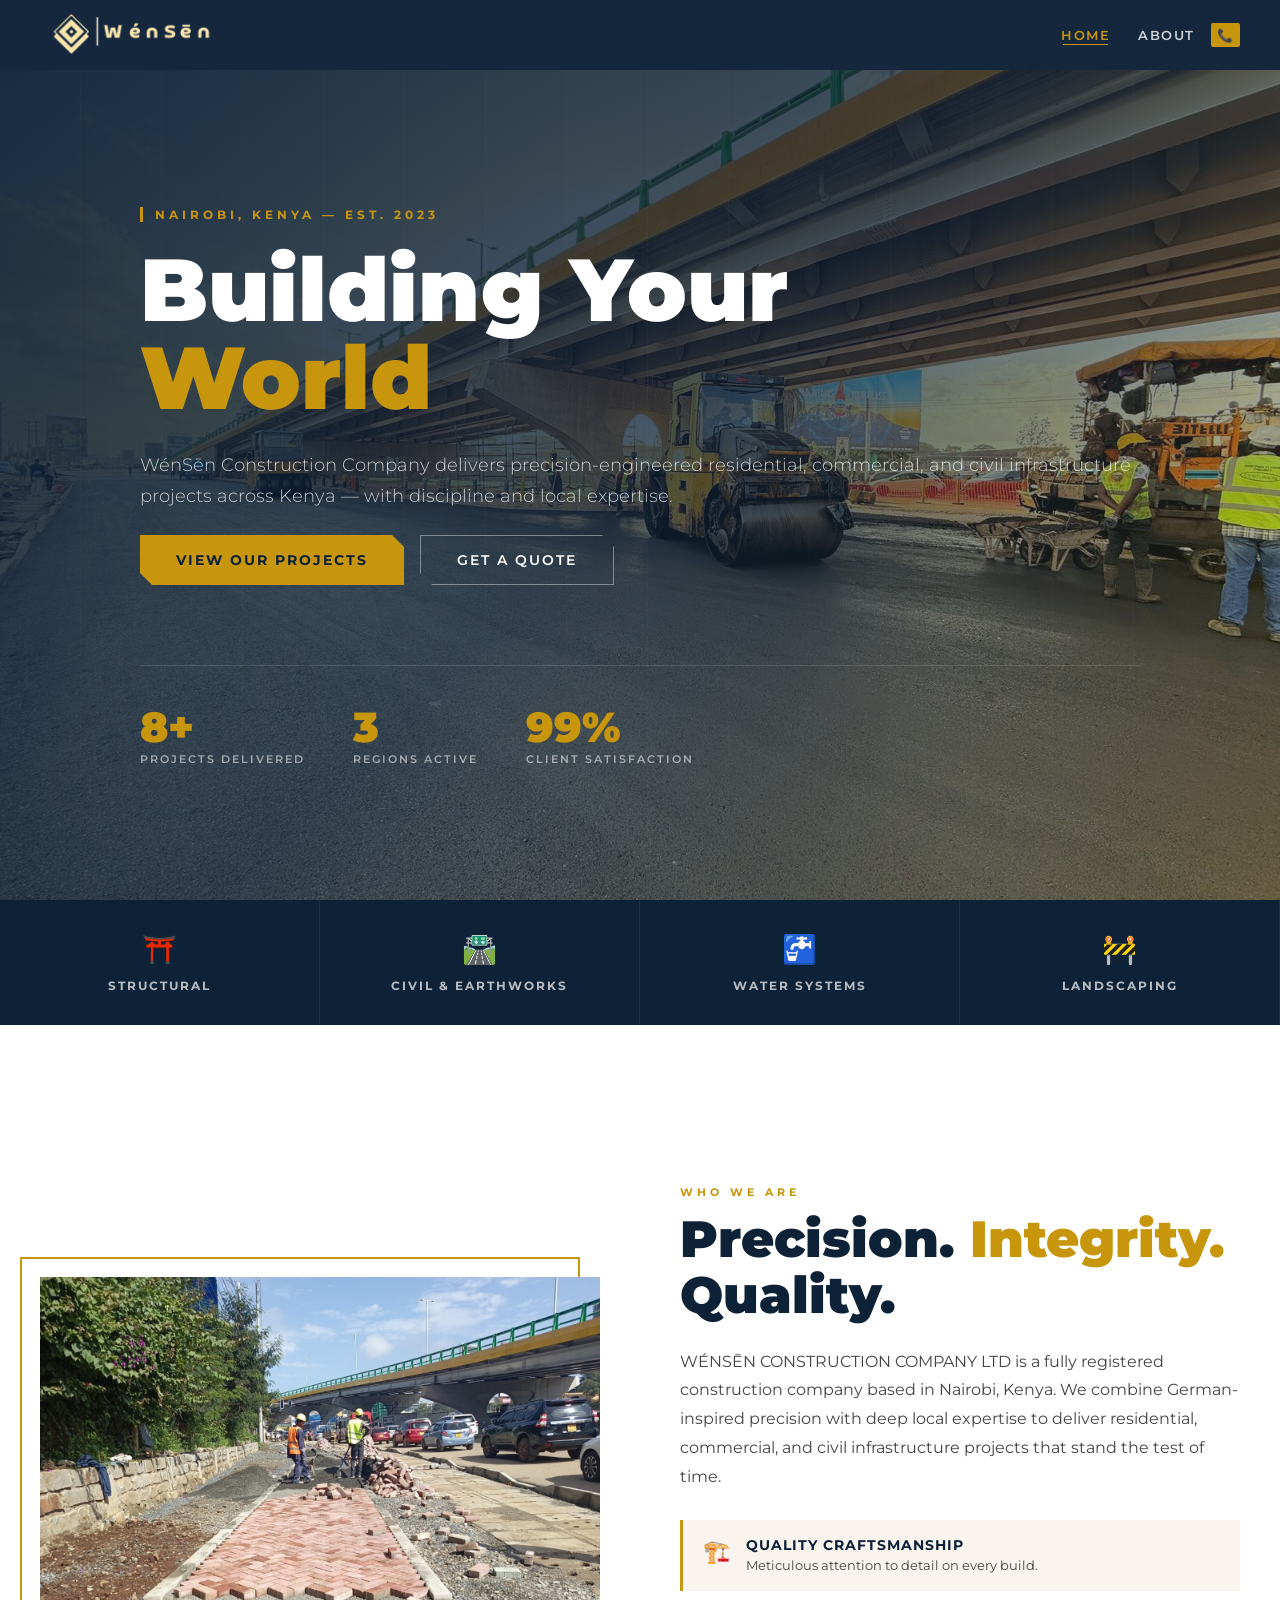
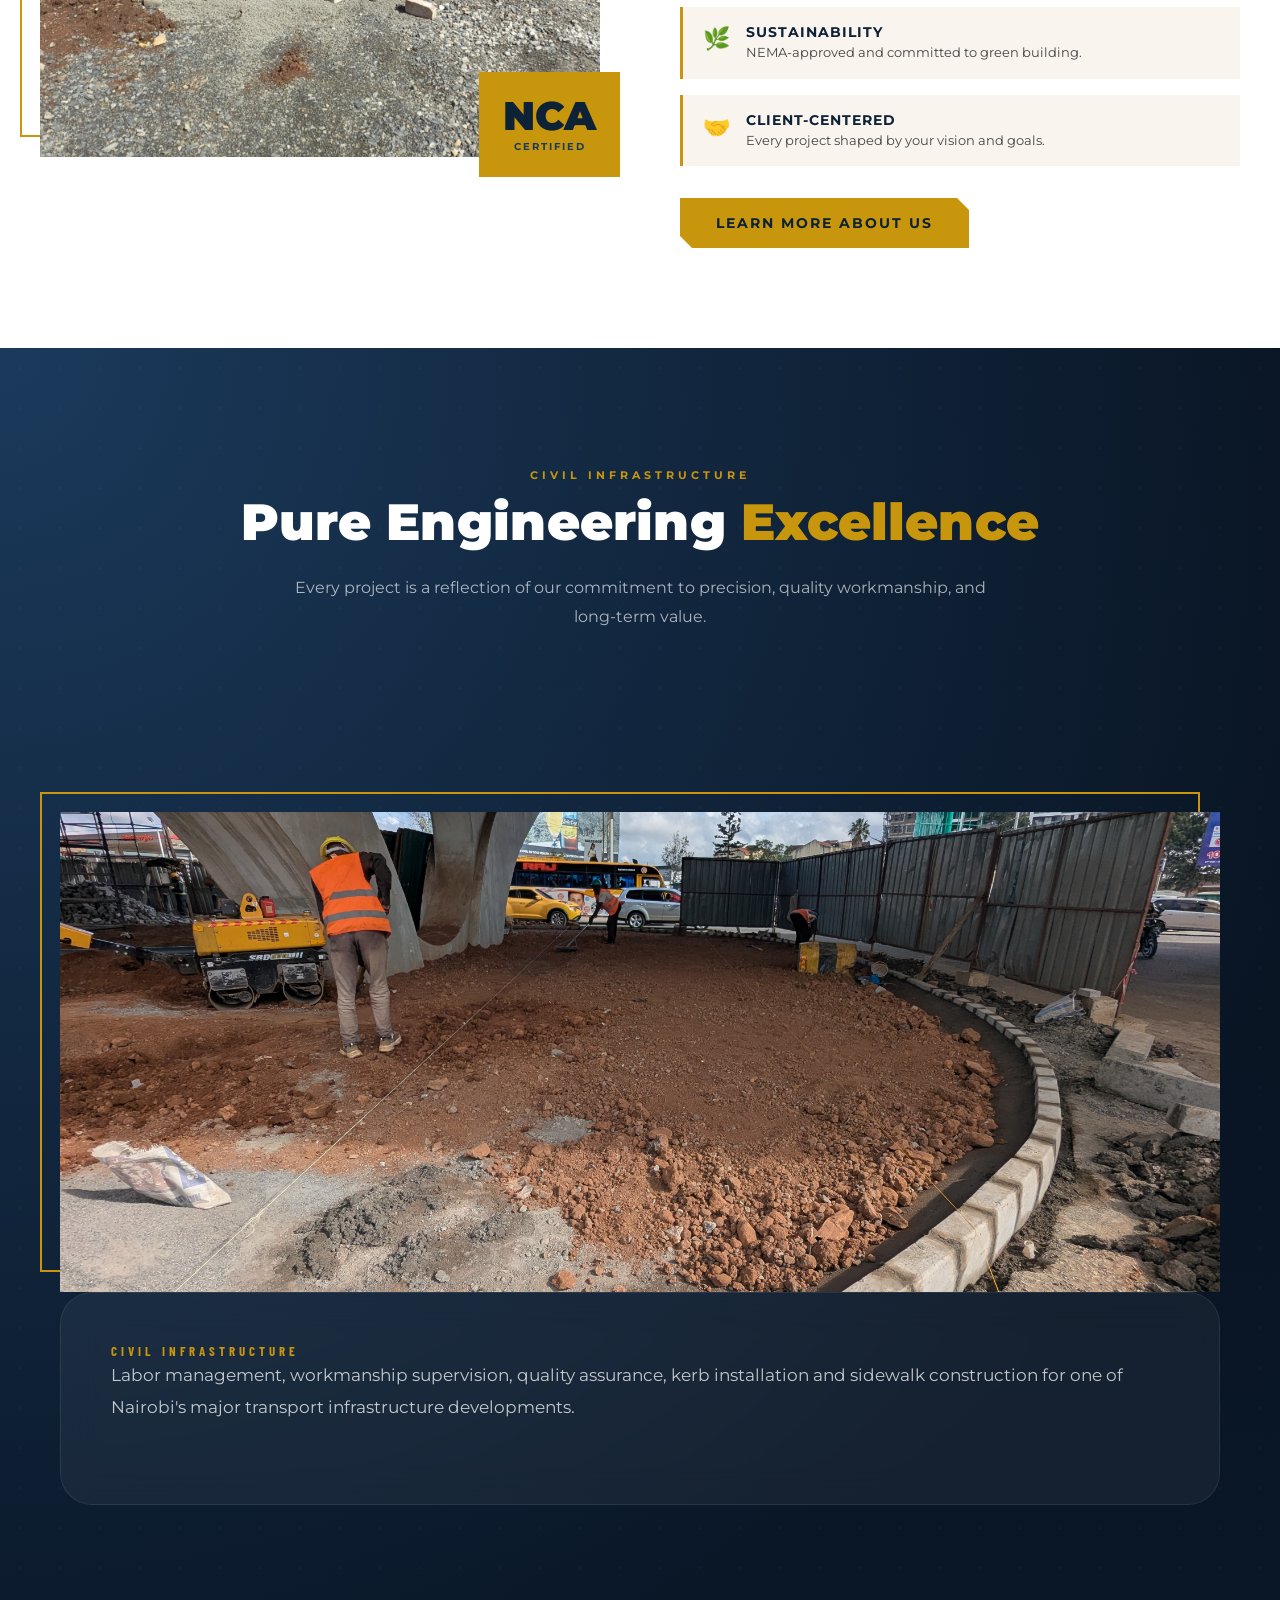
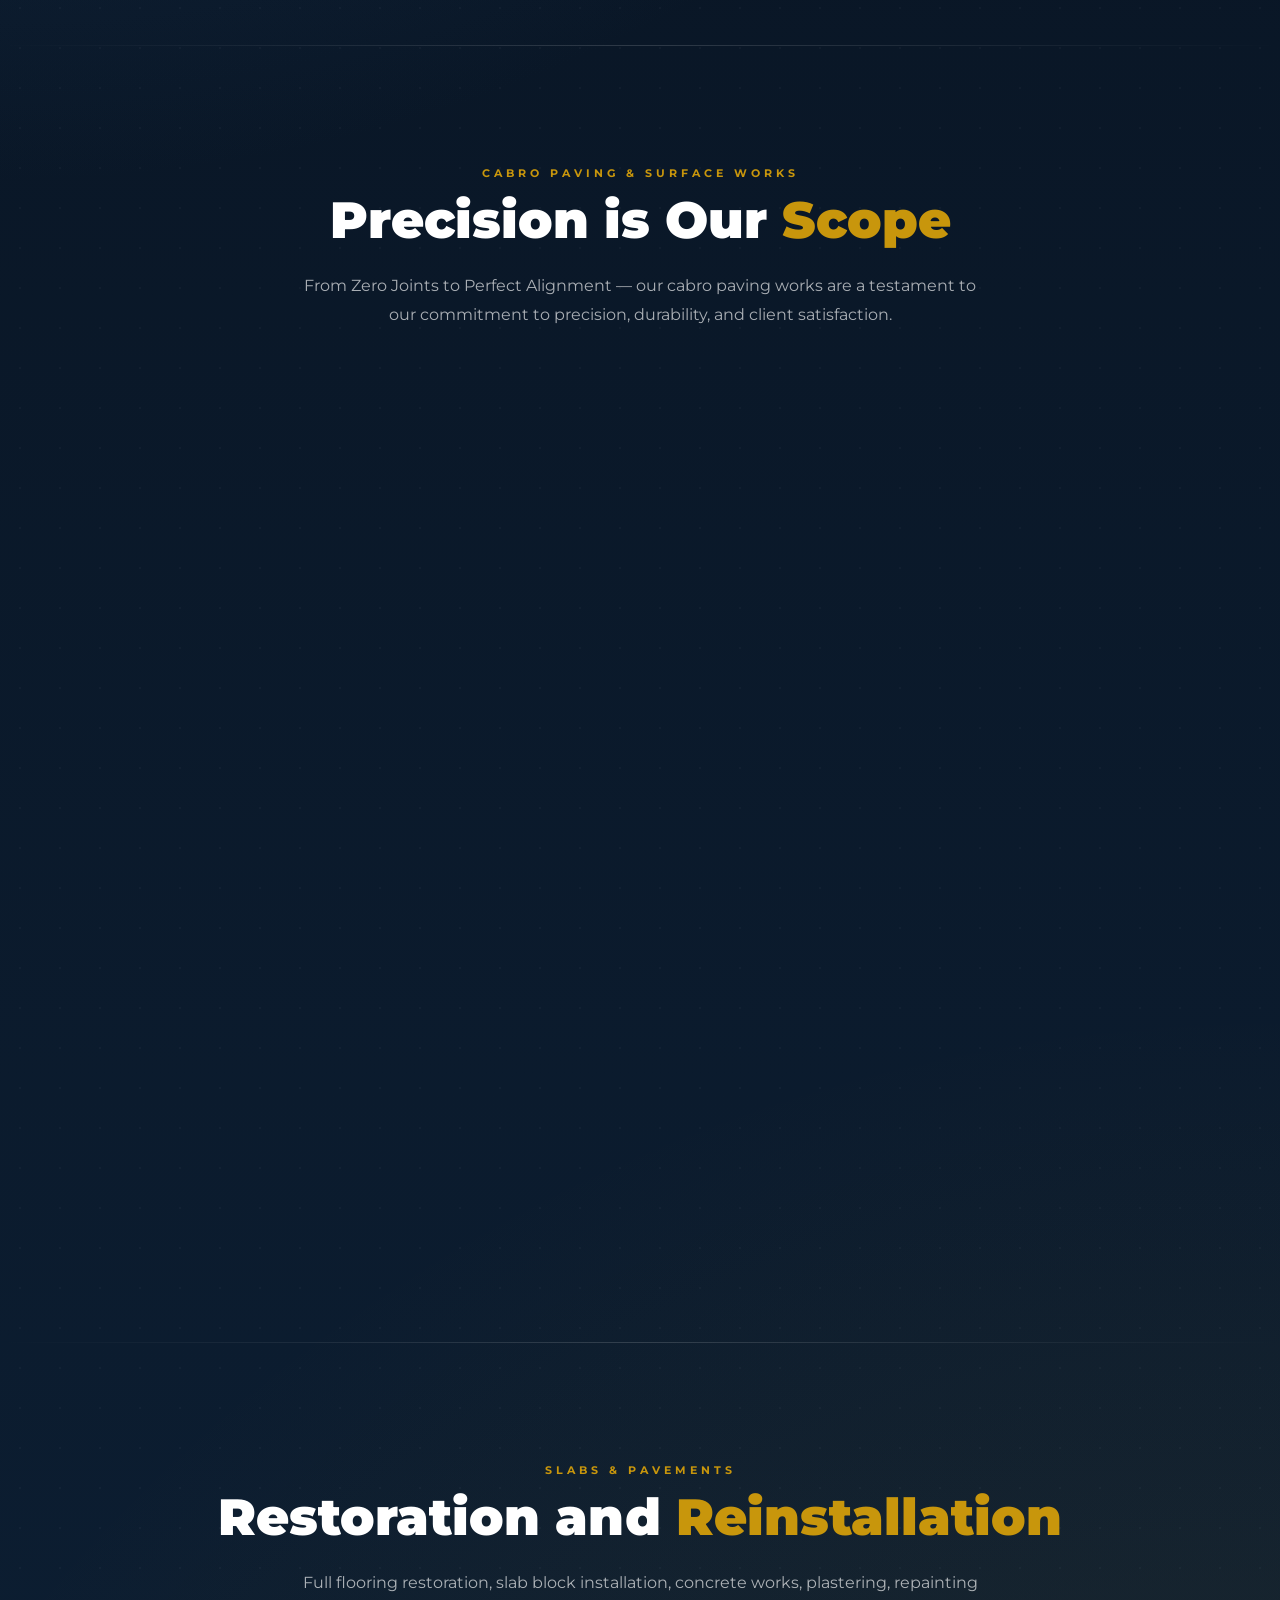
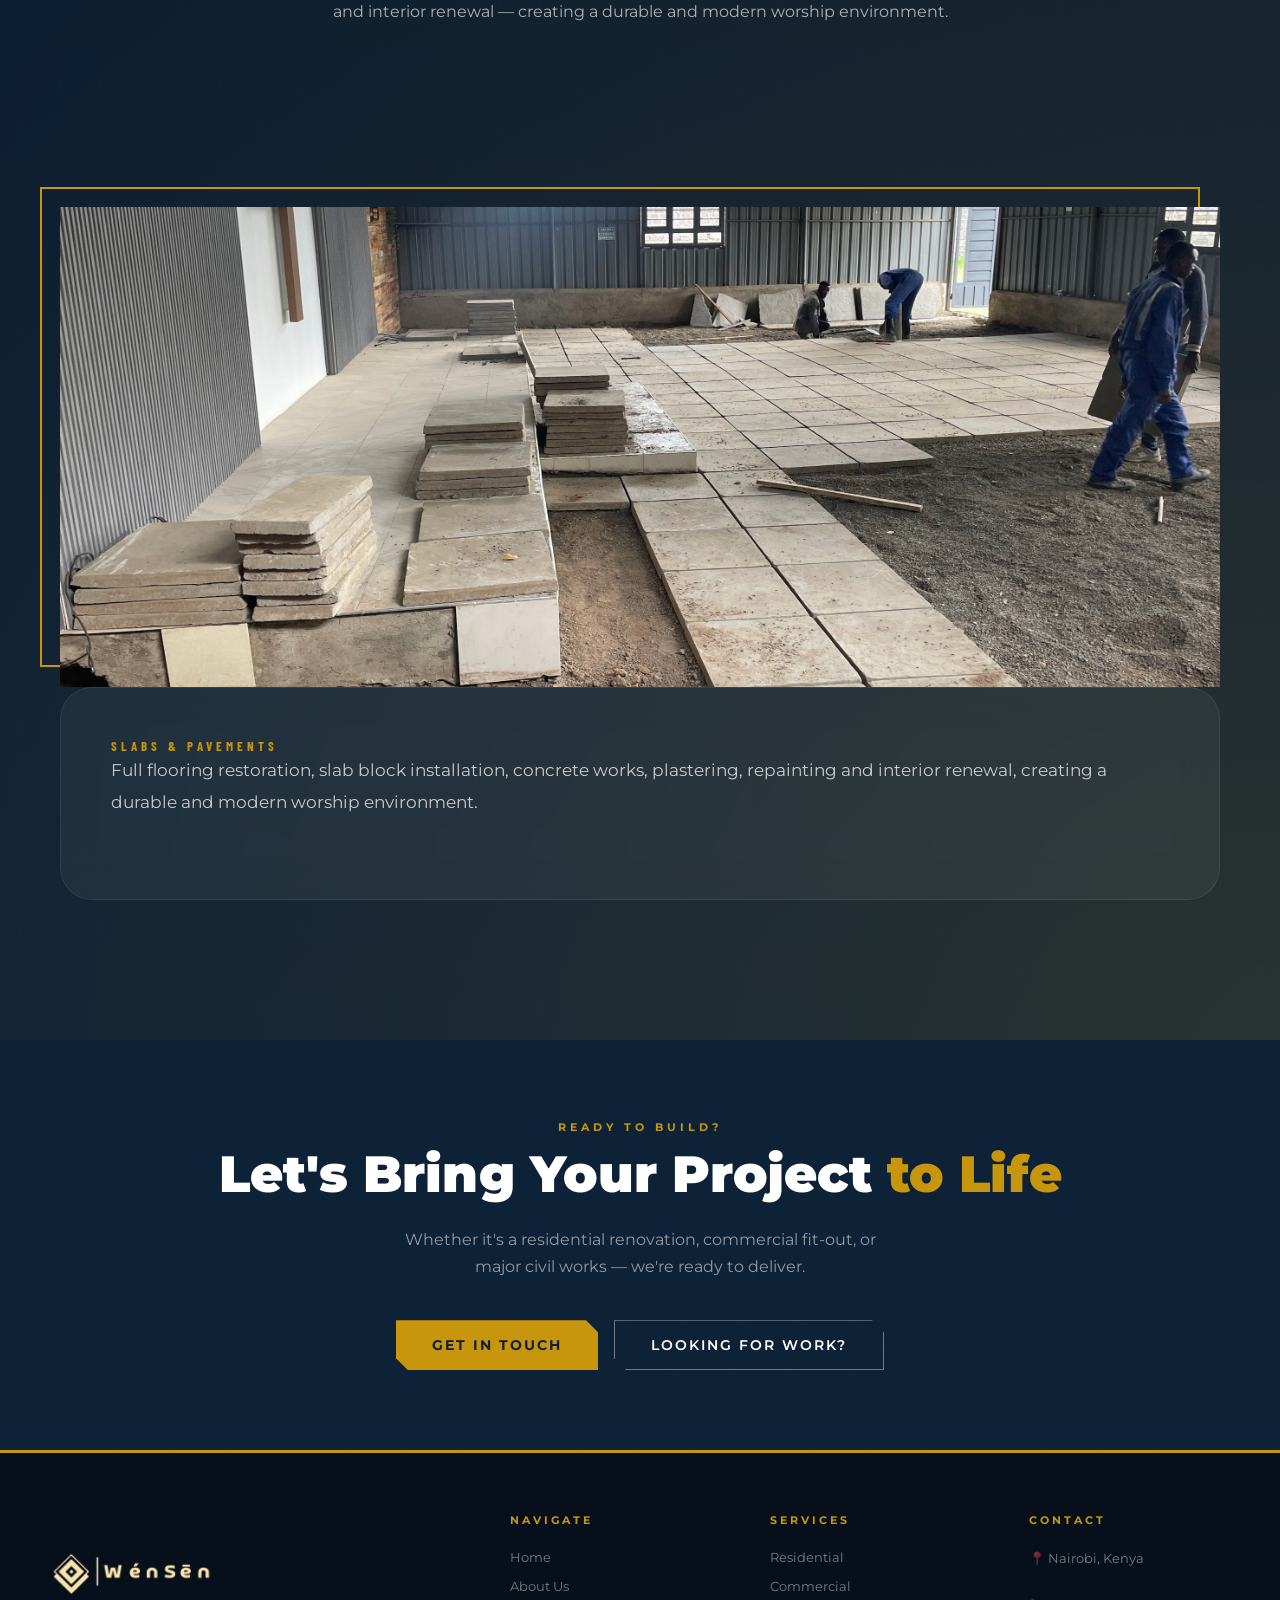
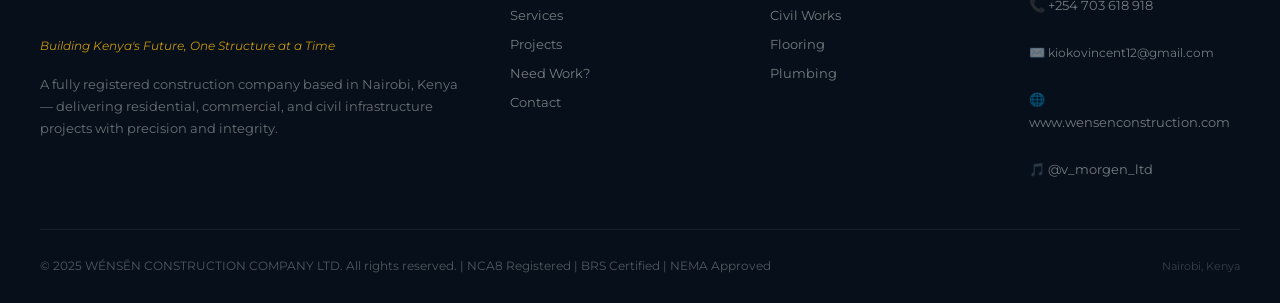
==== commit de80ae36: "Update: add confi" ====
--- a/index.html
+++ b/index.html
@@ -347,7 +347,7 @@
       </div>
     </div>
   </section>
-
+<!-- 
   <section class="team-section">
     <div class="container" style="text-align:center;">
       <span class="section-tag">Leadership</span>
@@ -361,7 +361,7 @@
         </div>
       </div>
     </div>
-  </section>
+  </section> -->
 
   <section class="certs-section">
     <div class="container">
--- a/styles.css
+++ b/styles.css
@@ -241,7 +241,7 @@
   /* ===================== SERVICES STRIP ===================== */
   .services-strip {
     background: var(--navy);
-    display: grid; grid-template-columns: repeat(5, 1fr);
+    display: grid; grid-template-columns: repeat(4, 1fr);
   }
   .service-tile {
     padding: 32px 24px; text-align: center;
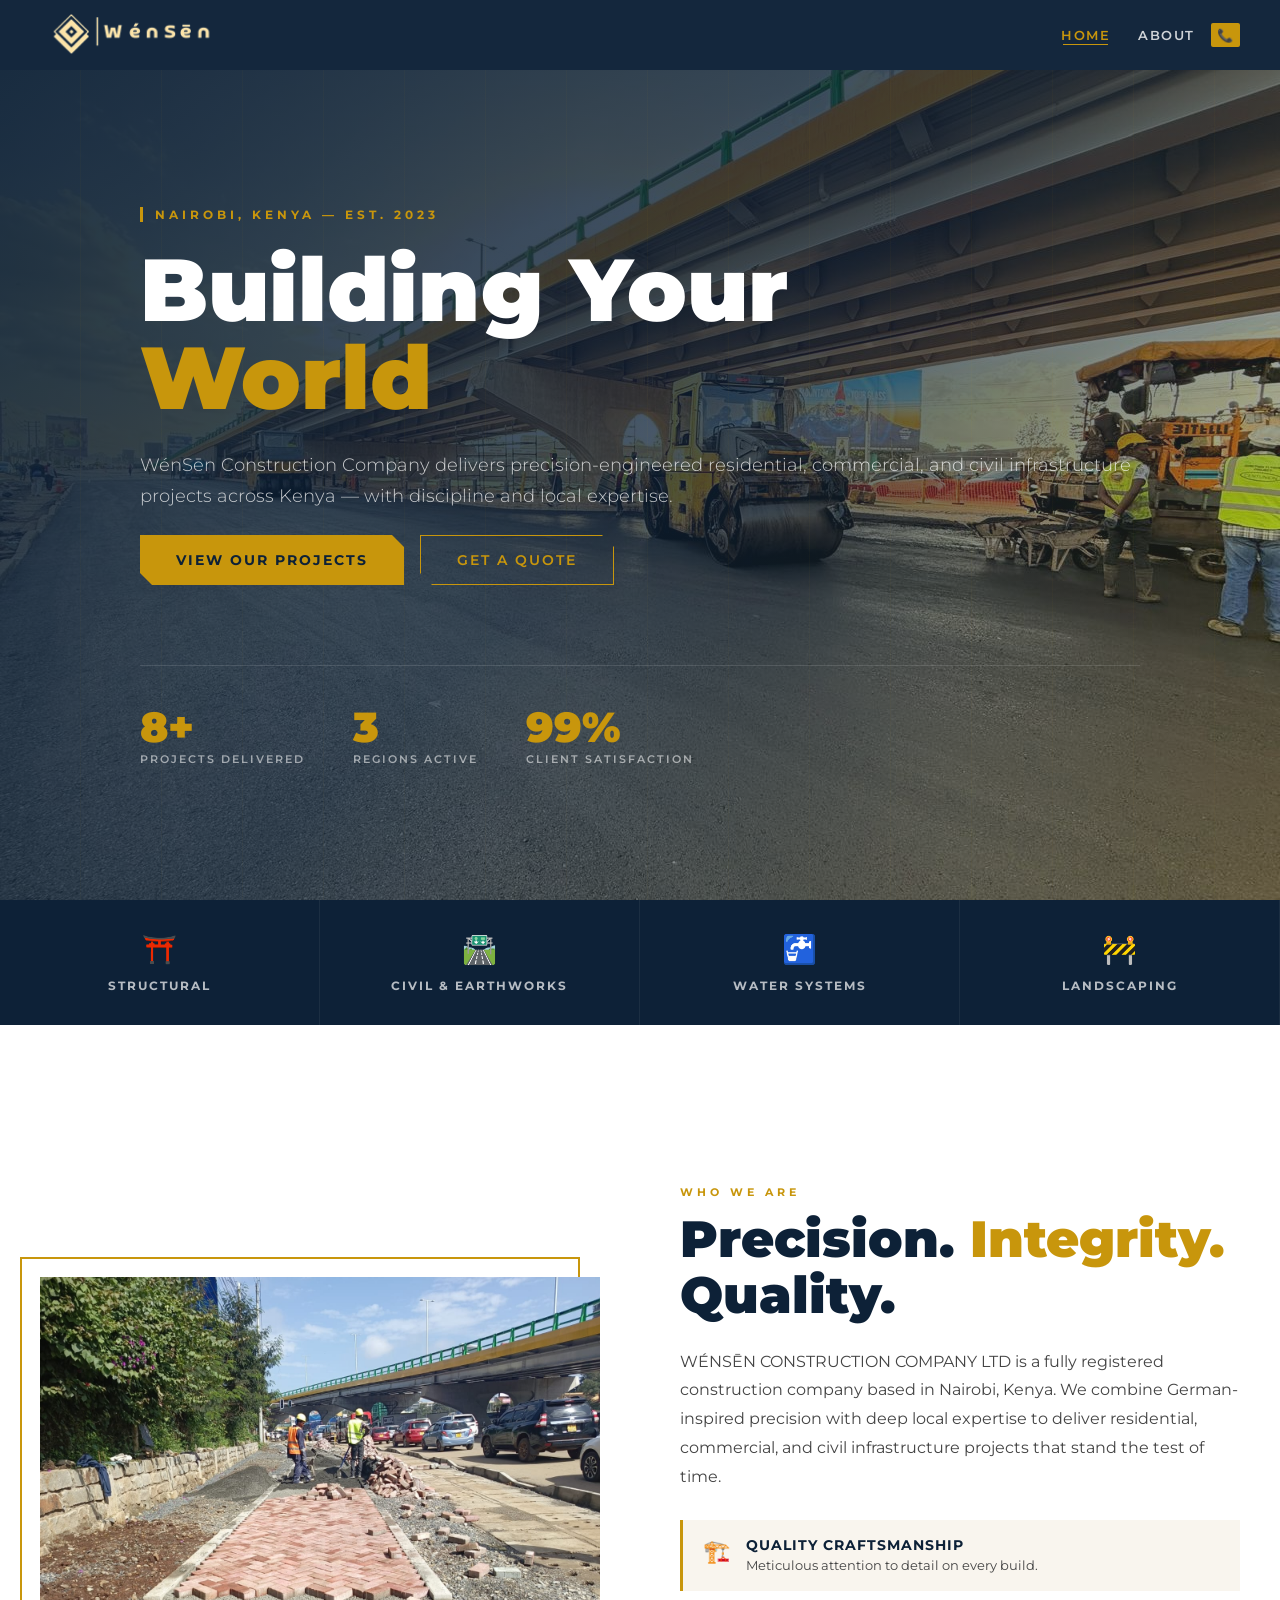
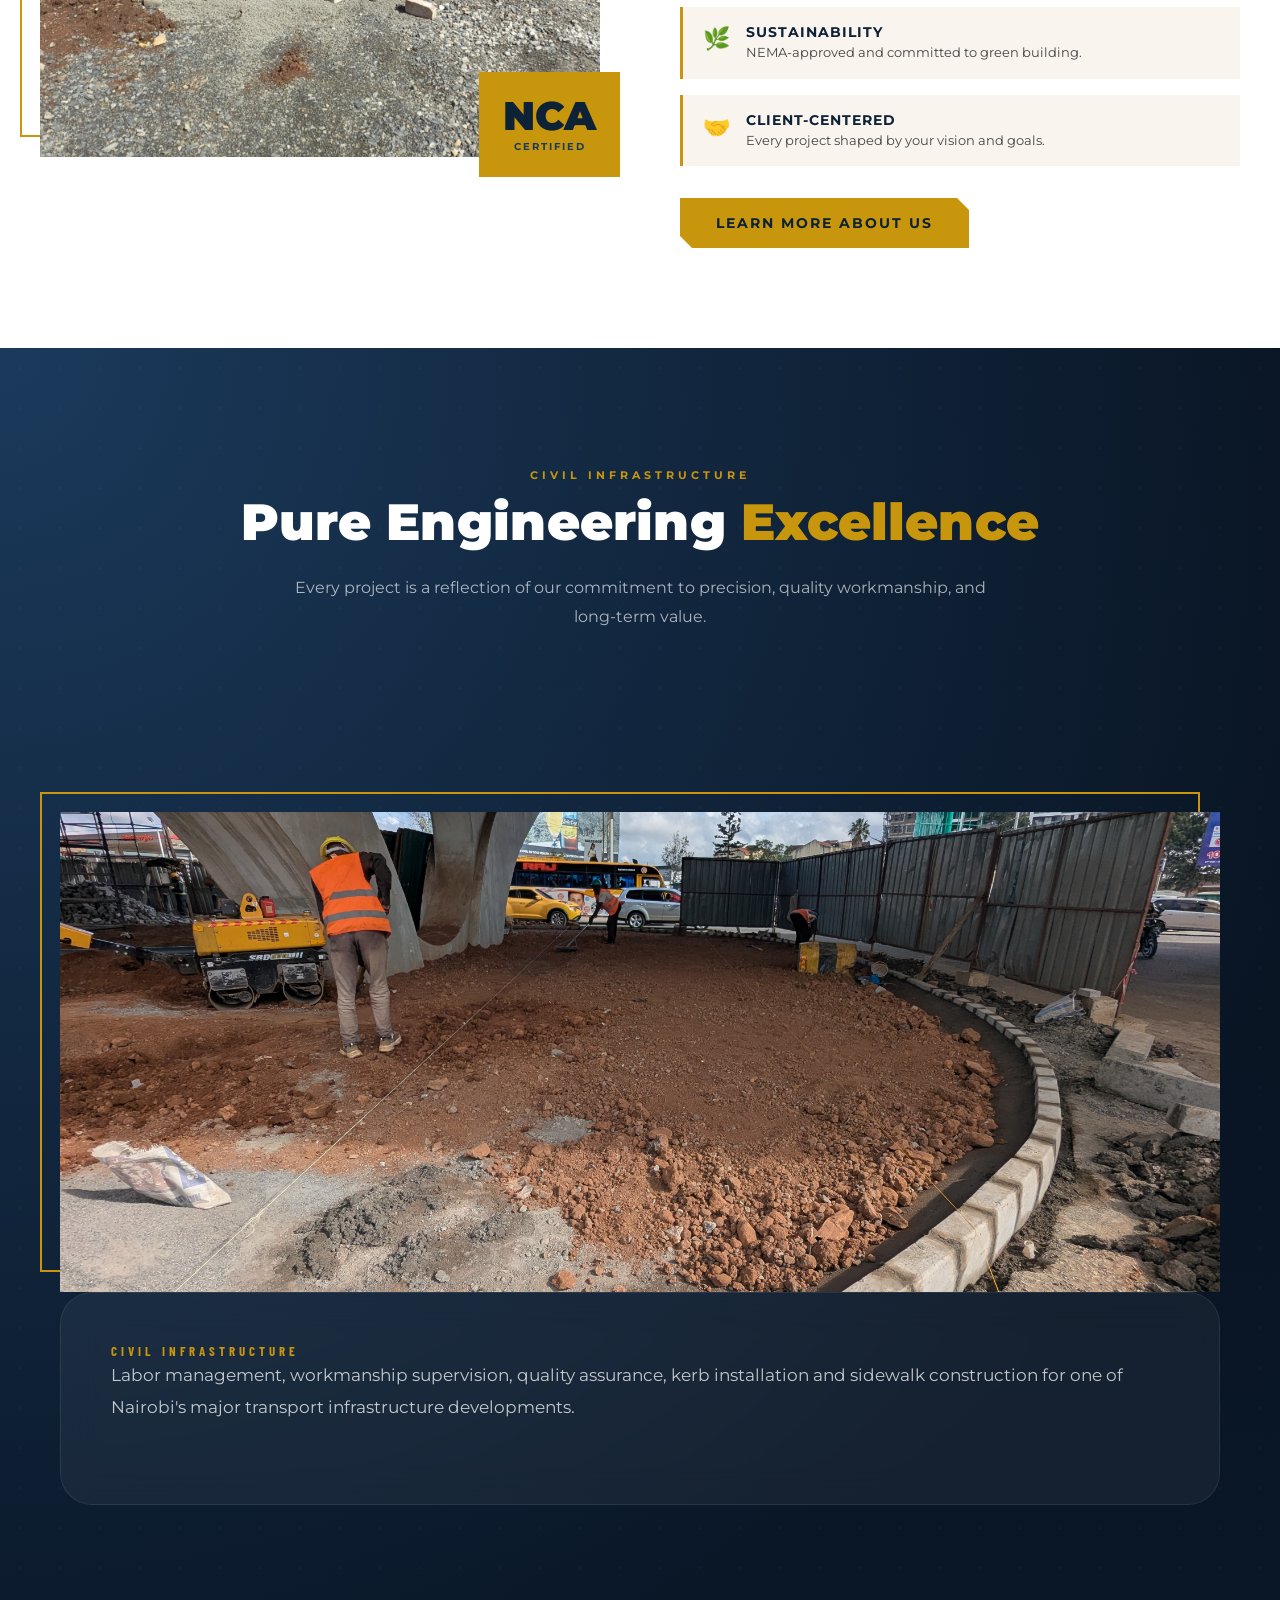
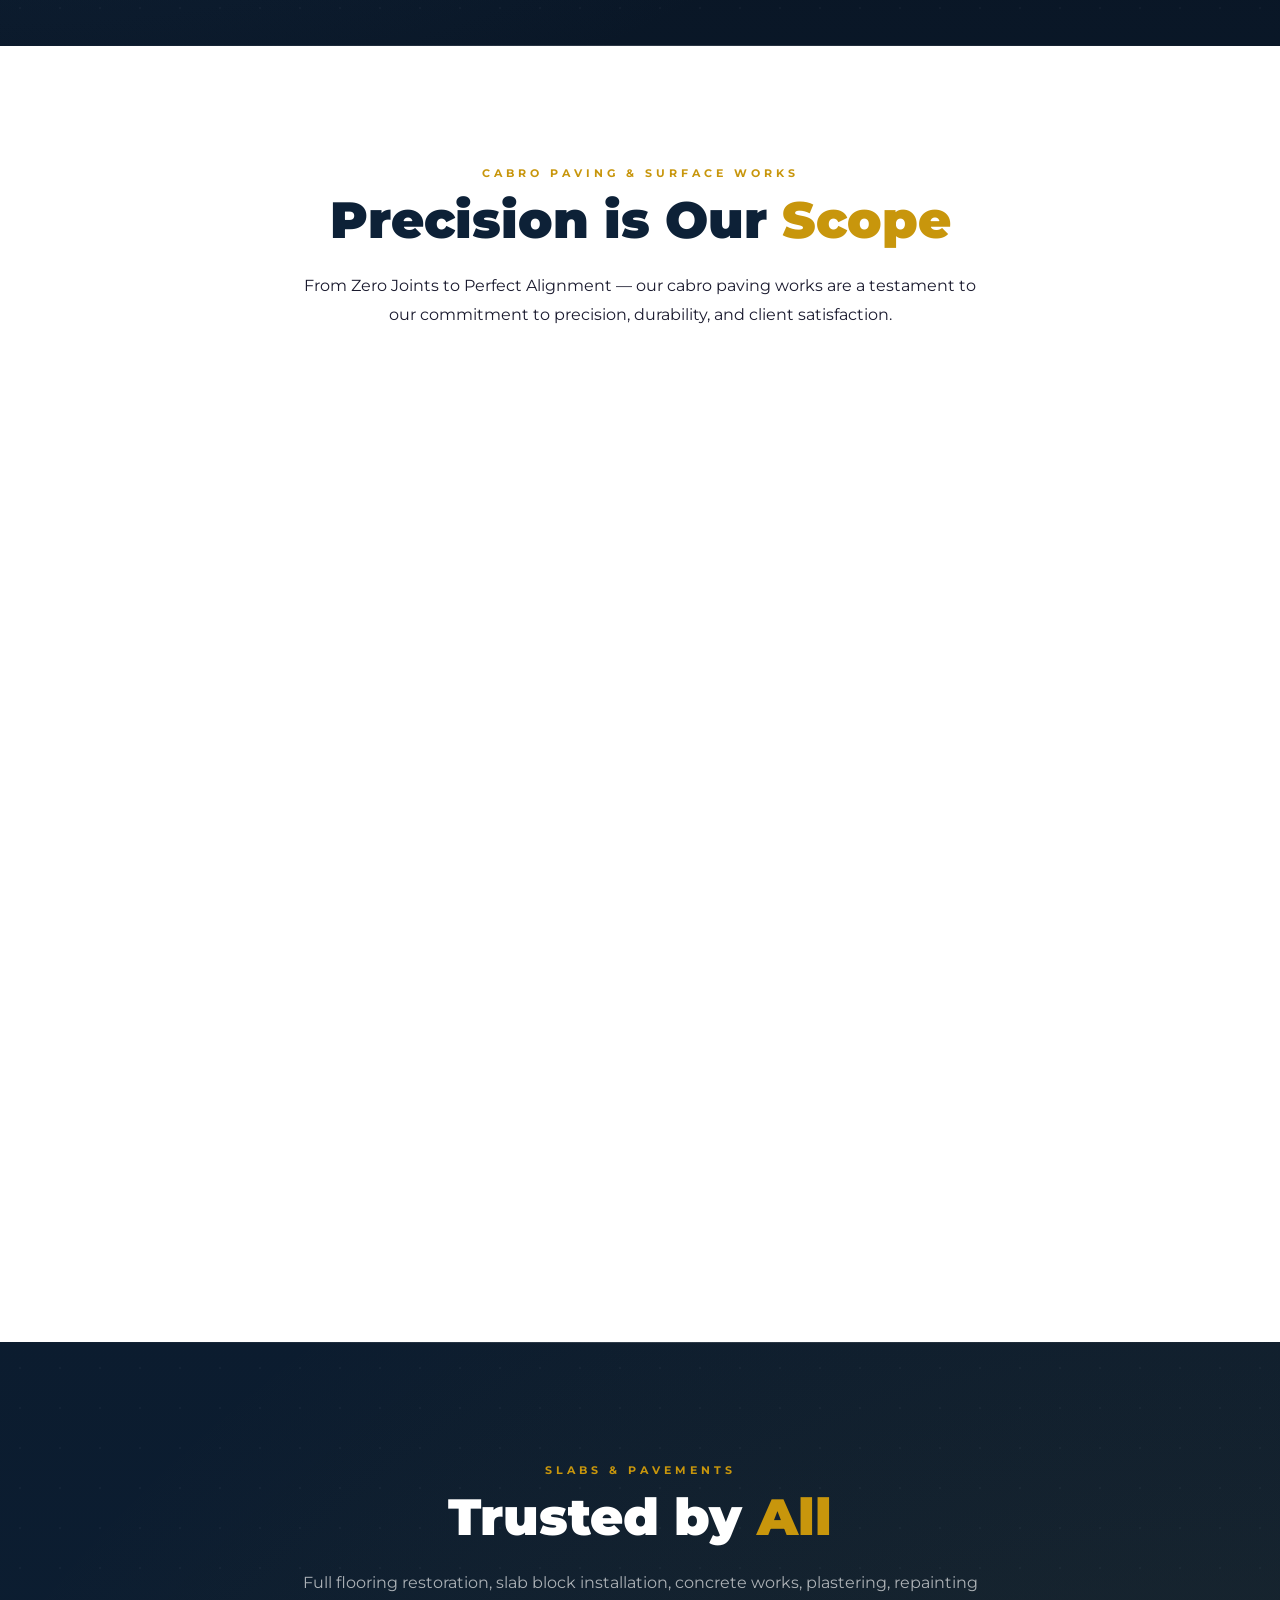
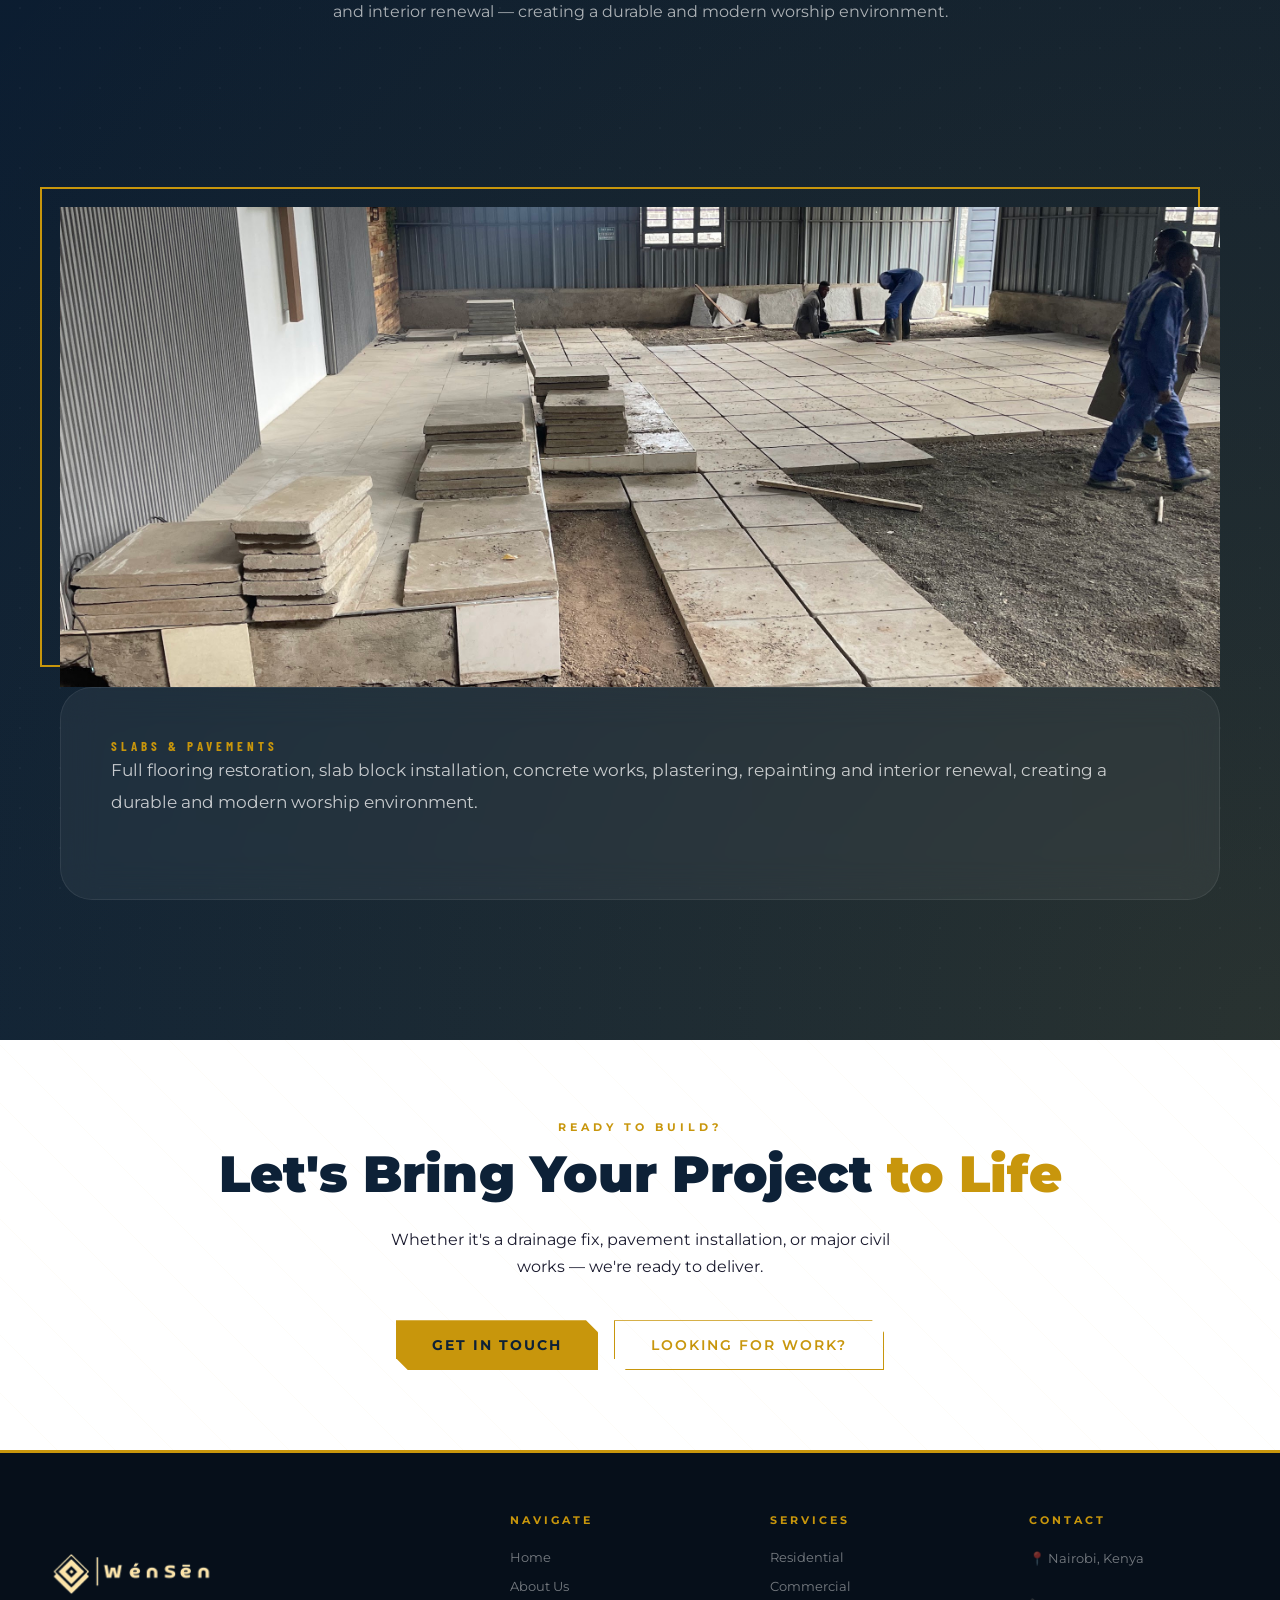
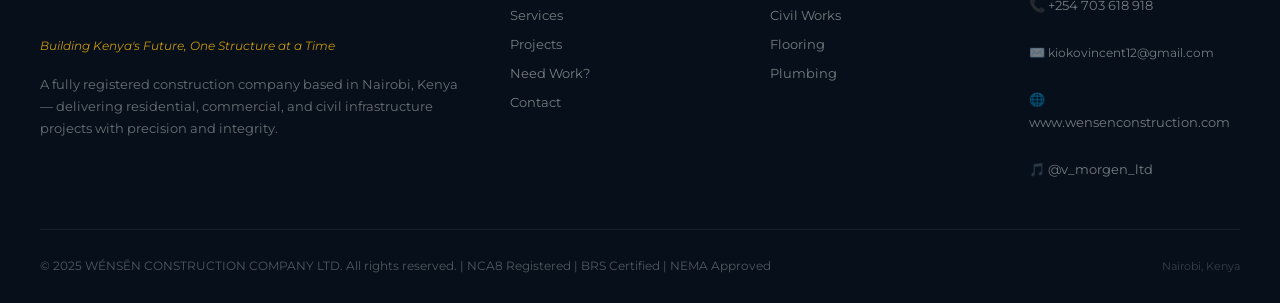
==== commit f06896fc: "update: add info" ====
--- a/index.html
+++ b/index.html
@@ -187,13 +187,13 @@
   <div class="project-divider"></div>
 
   <!-- PROJECT 02 -->
-   <div>
+   <div style="background:var(--white);">
     <div style="text-align:center;padding:120px 2px 40px;position:relative;z-index:2;">
       <span class="section-tag">Cabro Paving & Surface Works</span>
-      <h2 class="section-title" style="color:white;">
+      <h2 class="section-title">
           Precision is Our <span>Scope</span>
       </h2>
-      <p style="max-width:700px;margin:auto;color:rgba(255,255,255,.65);line-height:1.8;">
+      <p style="max-width:700px;margin:auto;line-height:1.8;">
           From Zero Joints to Perfect Alignment — our cabro paving works are a testament to our commitment to precision, durability, and client satisfaction.
       </p>
    </div>
@@ -220,7 +220,7 @@
               <div class="project-pill">✔ Completed</div>
           </div> -->
 
-          <p class="project-description">
+          <p class="project-description" style="color:var(--gray-700);">
               Complete cabro paving installation,
               drainage works, kerbs, channels and
               surface finishing for high-traffic
@@ -241,7 +241,7 @@
     <div style="text-align:center;padding:120px 2px 40px;position:relative;z-index:2;">
       <span class="section-tag">Slabs & Pavements</span>
       <h2 class="section-title" style="color:white;">
-          Restoration and <span>Reinstallation</span>
+          Trusted by <span>All</span>
       </h2>
       <p style="max-width:700px;margin:auto;color:rgba(255,255,255,.65);line-height:1.8;">
           Full flooring restoration, slab block installation, concrete works, plastering, repainting and interior renewal — creating a durable and modern worship environment.
@@ -295,19 +295,18 @@
 
 </section>
   <!-- CTA Banner -->
-  <section style="background:var(--navy); padding:80px 40px; text-align:center; position:relative; overflow:hidden;">
+  <section style=" padding:80px 40px; text-align:center; position:relative; overflow:hidden;">
     <div style="position:absolute;top:0;left:0;right:0;bottom:0; background: repeating-linear-gradient(45deg,transparent,transparent 40px,rgba(200,150,12,0.03) 40px,rgba(200,150,12,0.03) 41px);"></div>
     <div style="position:relative; z-index:1;" class="reveal">
       <span class="section-tag" style="display:block; text-align:center;">Ready to Build?</span>
-      <h2 class="section-title" style="color:var(--white); text-align:center;">Let's Bring Your Project <span>to Life</span></h2>
-      <p style="color:rgba(255,255,255,0.55); max-width:500px; margin:0 auto 40px; font-size:16px; line-height:1.7;">Whether it's a residential renovation, commercial fit-out, or major civil works — we're ready to deliver.</p>
+      <h2 class="section-title" style="color:var(--navy); text-align:center;">Let's Bring Your Project <span>to Life</span></h2>
+      <p style="max-width:500px; margin:0 auto 40px; font-size:16px; line-height:1.7;">Whether it's a drainage fix, pavement installation, or major civil works — we're ready to deliver.</p>
       <div style="display:flex; gap:16px; justify-content:center; flex-wrap:wrap;">
         <a href="#" class="btn-primary" onclick="showPage('contact')">Get In Touch</a>
         <a href="#" class="btn-secondary" onclick="showPage('work')">Looking for Work?</a>
       </div>
     </div>
   </section>
-
 </div>
 
 <!-- ===== ABOUT PAGE ===== -->
@@ -315,7 +314,7 @@
   <div class="about-page-hero">
     <div class="container">
       <span class="section-tag">Our Story</span>
-      <h1 class="section-title">About WÉNSĒN CONSTRUCTION COMPANY</h1>
+      <h1 class="section-title">About WénSēn Construction Company</h1>
       <p class="section-body">A newly established construction company built on experience, integrity, and an unwavering commitment to quality across Kenya.</p>
     </div>
   </div>
@@ -326,7 +325,7 @@
         <div class="reveal">
           <span class="section-tag">Who We Are</span>
           <h2 class="section-title">Building with <span>Purpose</span></h2>
-          <p class="section-body">WÉNSĒN CONSTRUCTION COMPANY LTD is a dynamic construction company headquartered in Nairobi, Kenya. Though newly established, our team brings deep hands-on expertise across residential, commercial, and civil infrastructure projects.</p>
+          <p class="section-body">WénSēn Construction Company LTD is a dynamic construction company headquartered in Nairobi, Kenya. Though newly established, our team brings deep hands-on expertise across residential, commercial, and civil infrastructure projects.</p>
           <p class="section-body" style="margin-top:16px;">Our name reflects a blend of vision — "Morgen" meaning tomorrow in German — and the spirit of family legacy in building Kenya's future structures together.</p>
           <p class="section-body" style="margin-top:16px;">We operate across Nairobi & Central Kenya, the Rift Valley, and are expanding our footprint nationwide, combining technical precision with client-centred delivery on every project.</p>
         </div>
@@ -357,7 +356,7 @@
         <div class="team-info">
           <div class="team-name">Vincent Kioko</div>
           <div class="team-role">Founder & Director</div>
-          <p class="team-bio">Vincent Kioko is the visionary behind WÉNSĒN CONSTRUCTION COMPANY LTD. With a hands-on background in construction management, civil works, and client relations, Vincent founded the company with the mission of delivering high-quality, dependable construction services across Kenya. He leads the company's strategic direction, project oversight, and client engagement — ensuring every project reflects the company's commitment to excellence, innovation, and integrity.</p>
+          <p class="team-bio">Vincent Kioko is the visionary behind WénSēn CONSTRUCTION COMPANY LTD. With a hands-on background in construction management, civil works, and client relations, Vincent founded the company with the mission of delivering high-quality, dependable construction services across Kenya. He leads the company's strategic direction, project oversight, and client engagement — ensuring every project reflects the company's commitment to excellence, innovation, and integrity.</p>
         </div>
       </div>
     </div>
--- a/styles.css
+++ b/styles.css
@@ -210,7 +210,7 @@
   }
   .btn-primary:hover { background: var(--gold-light); transform: translateY(-2px); }
   .btn-secondary {
-    background: transparent; color: var(--white);
+    /* background: transparent; color: var(--white); */
     /* font-family: 'Barlow Condensed', sans-serif; */
     font-size: 14px; font-weight: 600; letter-spacing: 2px;
     text-transform: uppercase; padding: 15px 36px;
@@ -218,8 +218,9 @@
     text-decoration: none; display: inline-block;
     transition: var(--transition);
     clip-path: polygon(0 0, calc(100% - 12px) 0, 100% 12px, 100% 100%, 12px 100%, 0 calc(100% - 12px));
-  }
-  .btn-secondary:hover { border-color: var(--gold); color: var(--gold); transform: translateY(-2px); }
+    border-color: var(--gold); color: var(--gold);
+  }
+  .btn-secondary:hover {  transform: translateY(-2px); }
 
   .hero-stats {
     display: flex; gap: 48px; margin-top: 80px;
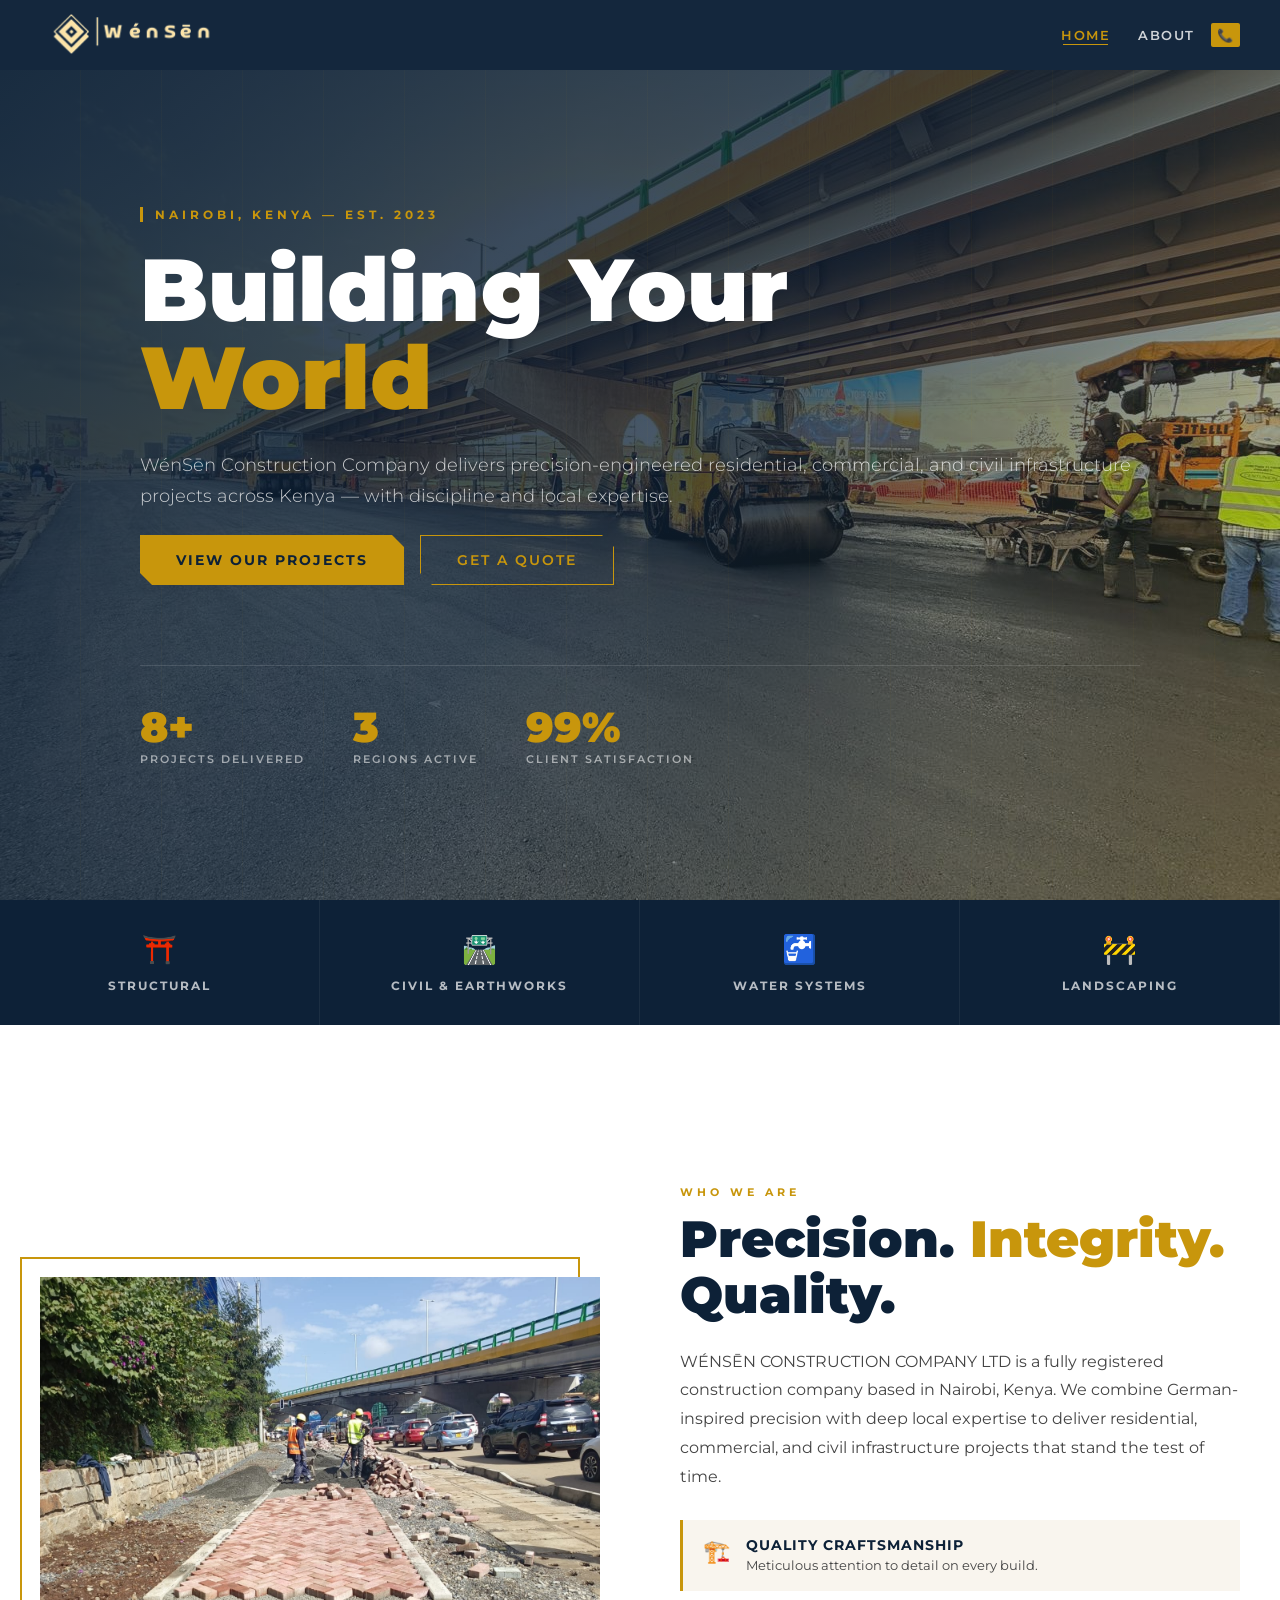
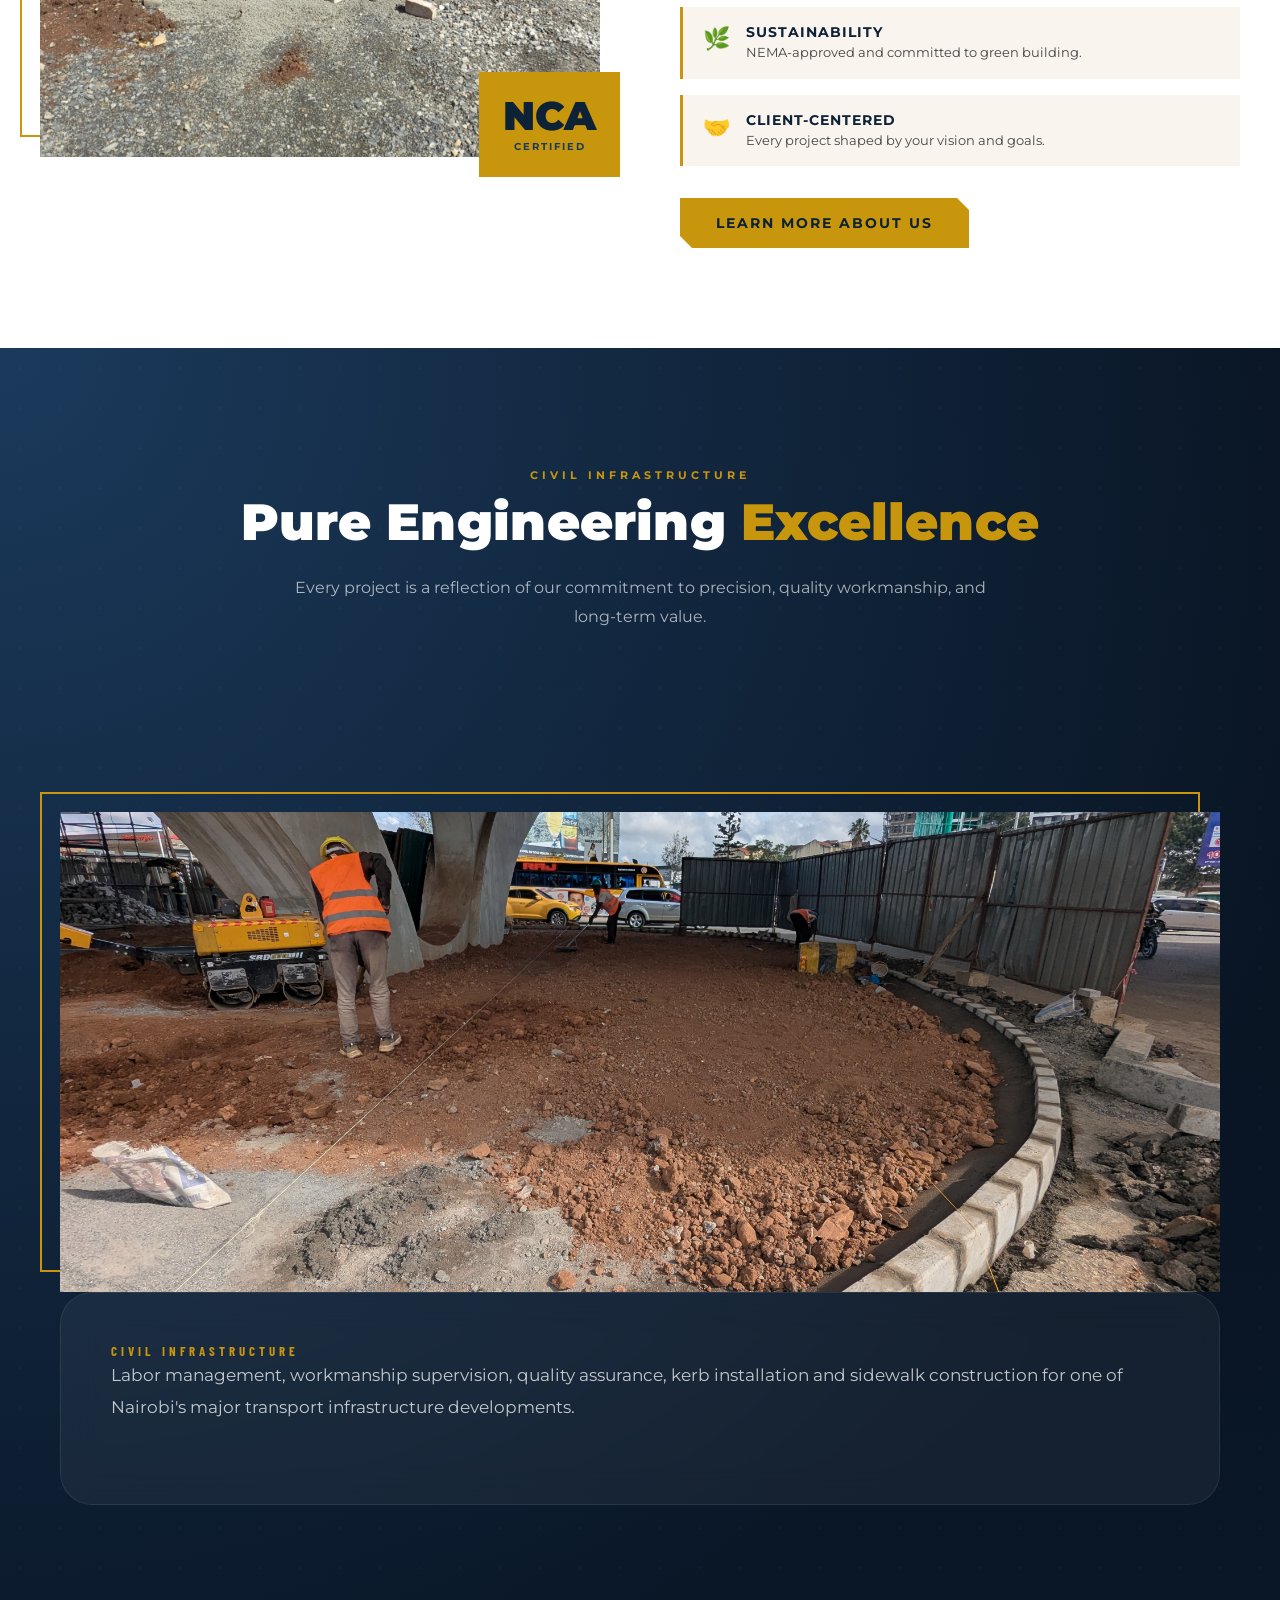
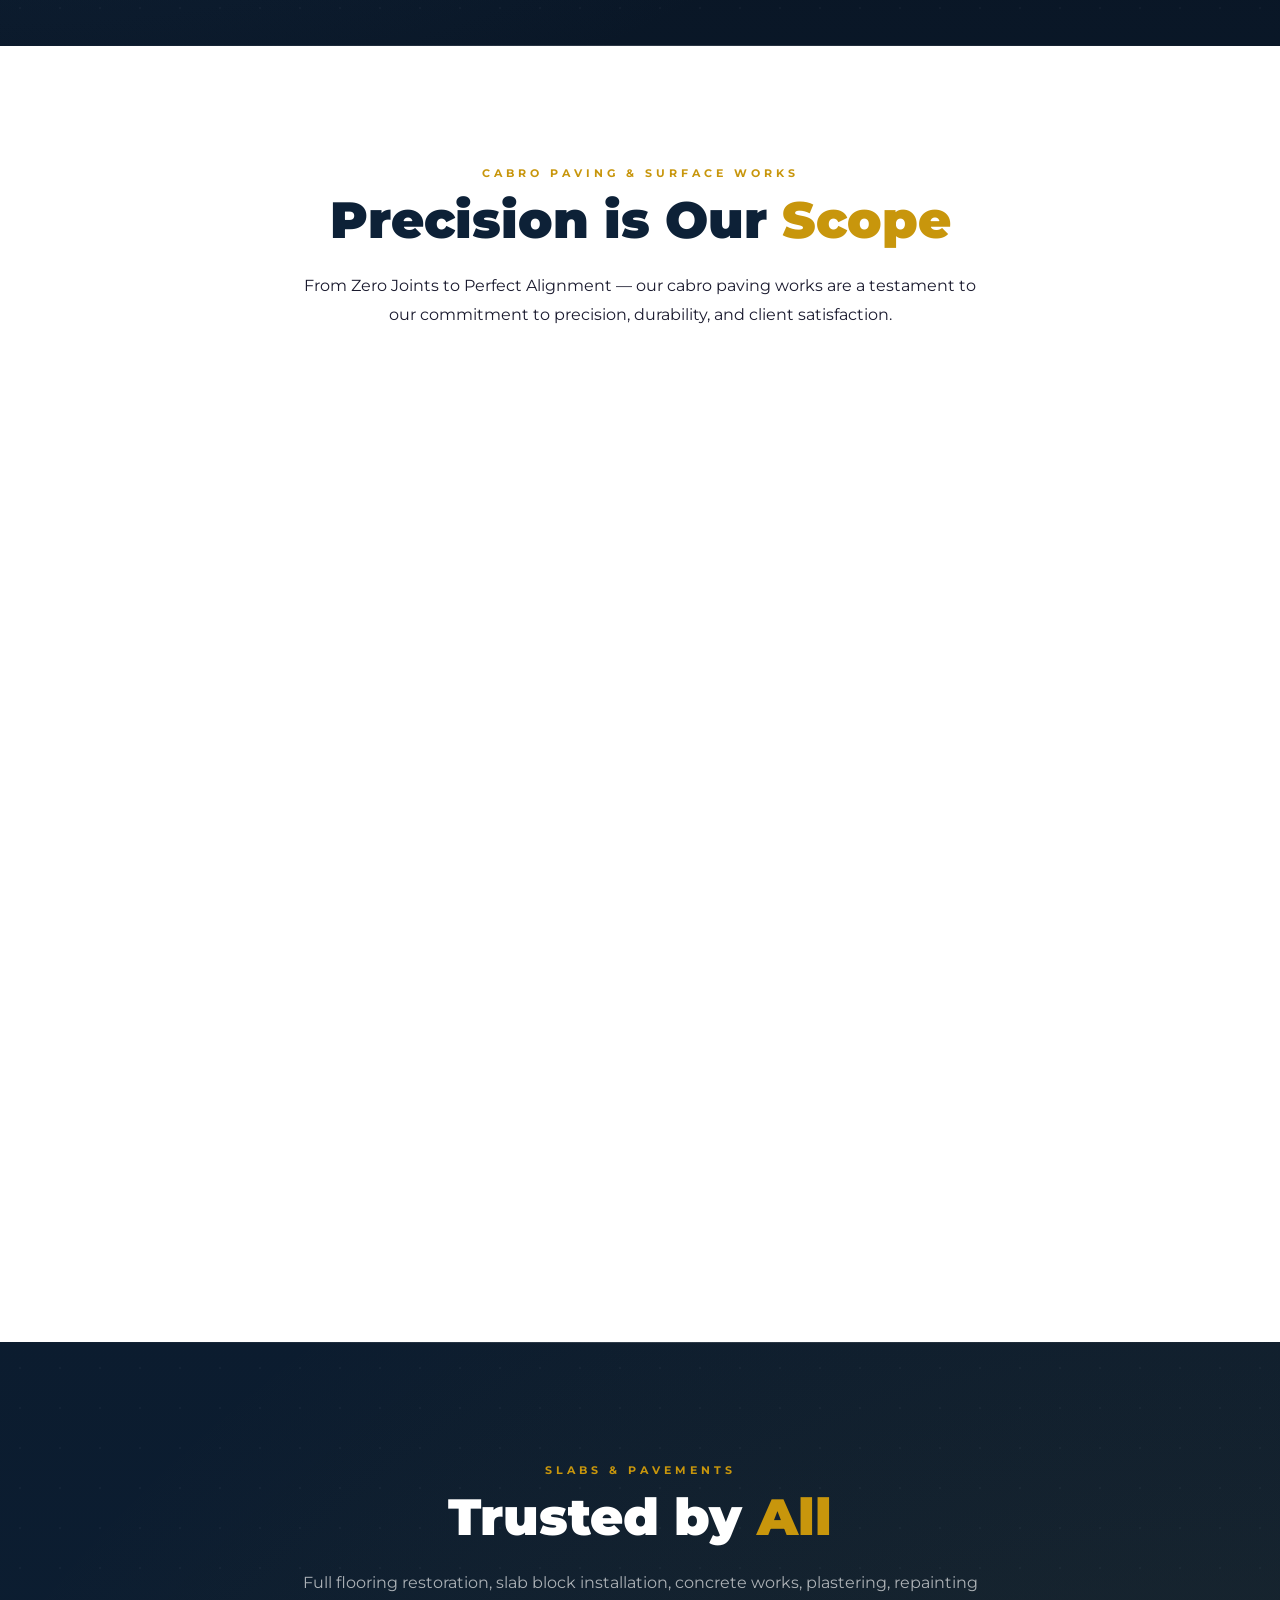
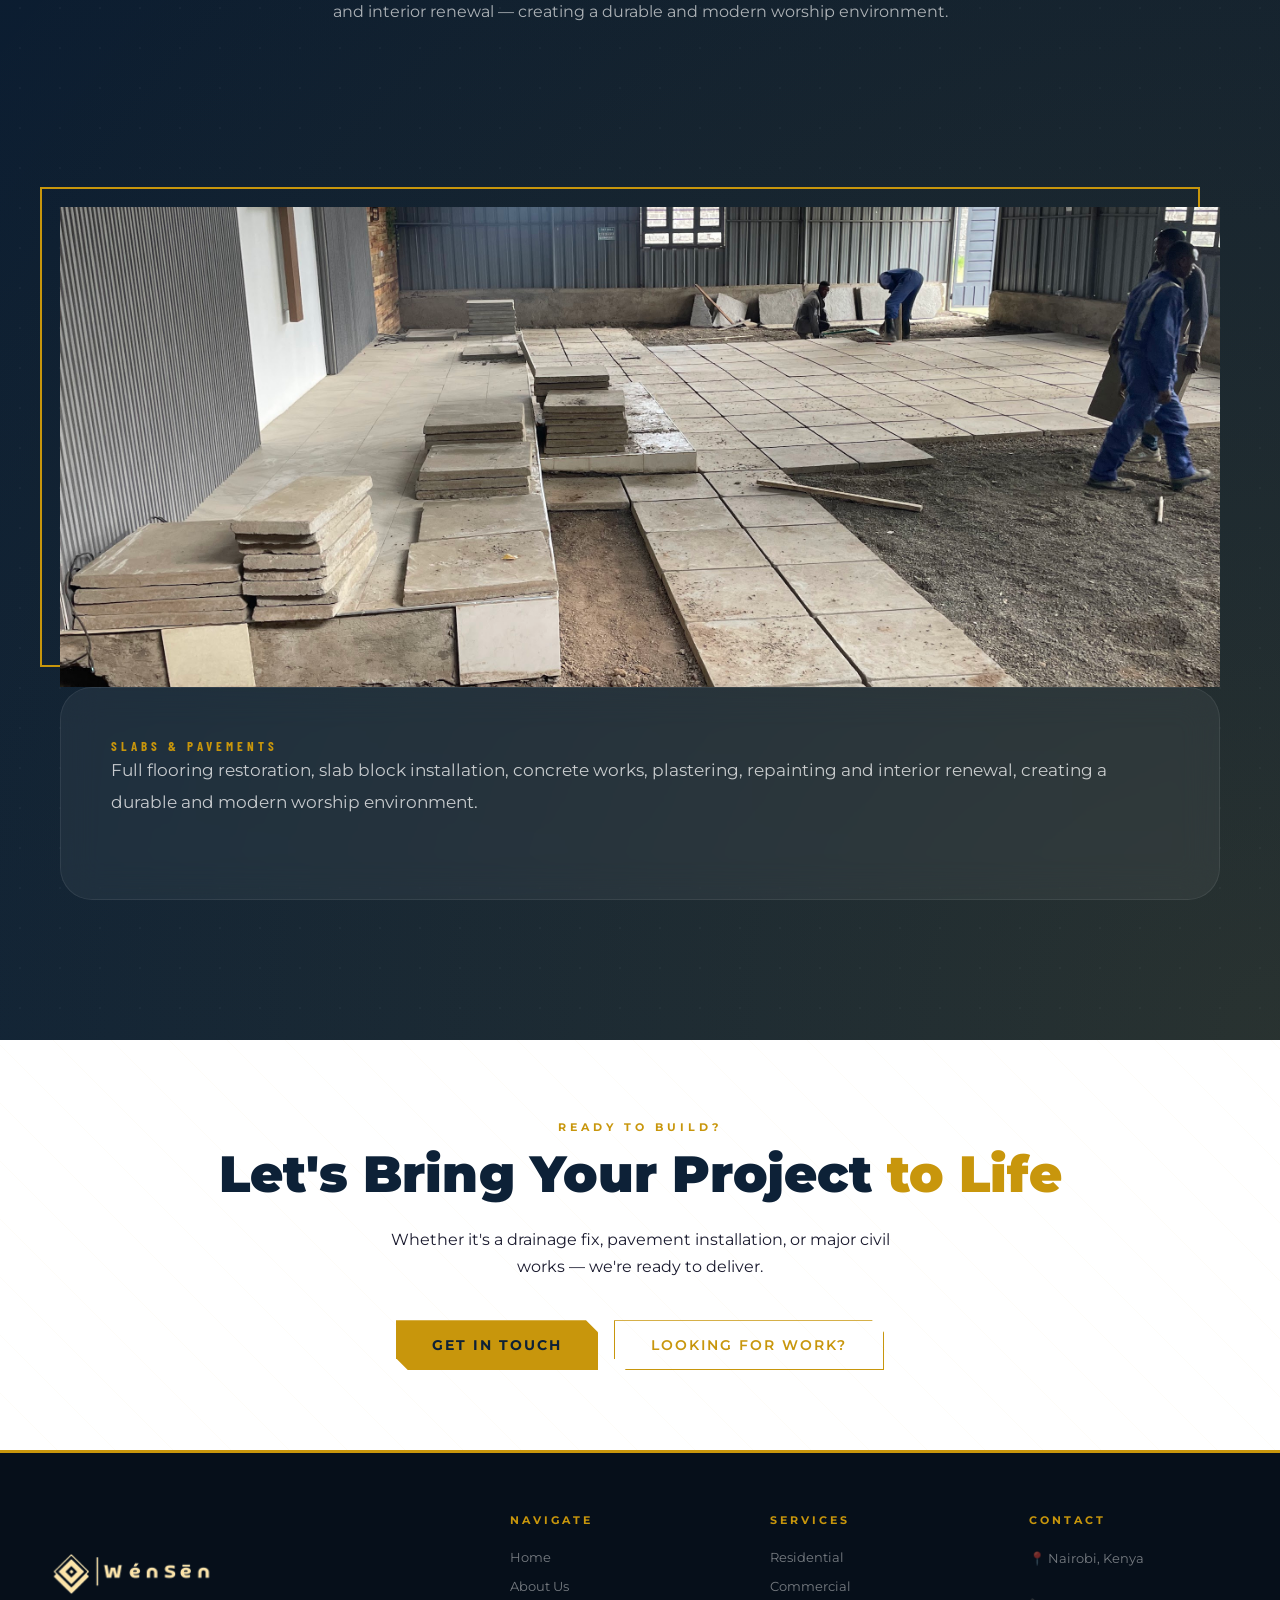
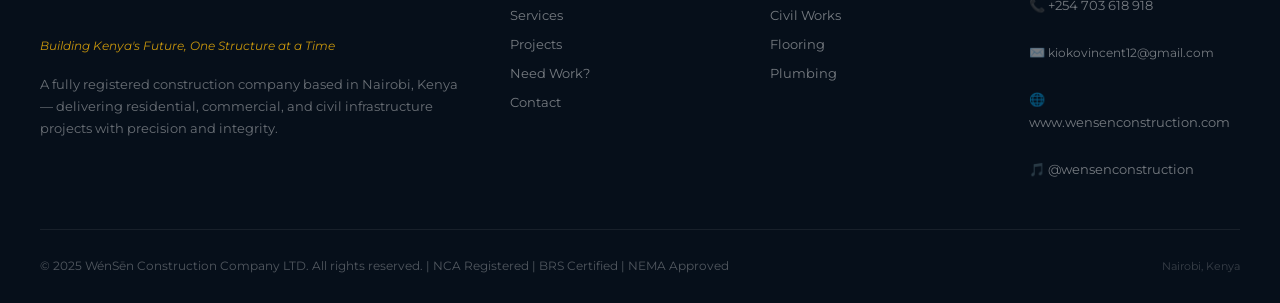
==== commit 5860b739: "Updtae: add projects" ====
--- a/index.html
+++ b/index.html
@@ -909,12 +909,12 @@
         📞 <a href="tel:+254703618918" style="color:rgba(255,255,255,0.45); text-decoration:none;">+254 703 618 918</a><br><br>
         ✉️ <a href="mailto:kiokovincent12@gmail.com" style="color:rgba(255,255,255,0.45); text-decoration:none; font-size:12px;">kiokovincent12@gmail.com</a><br><br>
         🌐 <a href="https://www.wensenconstruction.com" style="color:rgba(255,255,255,0.45); text-decoration:none;">www.wensenconstruction.com</a><br><br>
-        🎵 <a href="https://tiktok.com/@v_morgen_ltd" style="color:rgba(255,255,255,0.45); text-decoration:none;">@v_morgen_ltd</a>
+        🎵 <a href="https://tiktok.com/@wensenconstruction" style="color:rgba(255,255,255,0.45); text-decoration:none;">@wensenconstruction</a>
       </p>
     </div>
   </div>
   <div class="footer-bottom">
-    <p>© 2025 WÉNSĒN CONSTRUCTION COMPANY LTD. All rights reserved. | NCA8 Registered | BRS Certified | NEMA Approved</p>
+    <p>© 2025 WénSēn Construction Company LTD. All rights reserved. | NCA Registered | BRS Certified | NEMA Approved</p>
     <p style="color:rgba(255,255,255,0.2); font-size:11px;">Nairobi, Kenya</p>
   </div>
 </footer>
@@ -947,13 +947,13 @@
       const observer = new IntersectionObserver((entries) => {
         entries.forEach((e, i) => {
           if (e.isIntersecting) {
-            setTimeout(() => e.target.classList.add('visible'), i * 80);
+            setTimeout(() => e.target.classList.add('visible'), i * 10);
             observer.unobserve(e.target);
           }
         });
       }, { threshold: 0.1 });
       els.forEach(el => { el.classList.remove('visible'); observer.observe(el); });
-    }, 50);
+    }, 10);
   }
 
   // Scroll top button
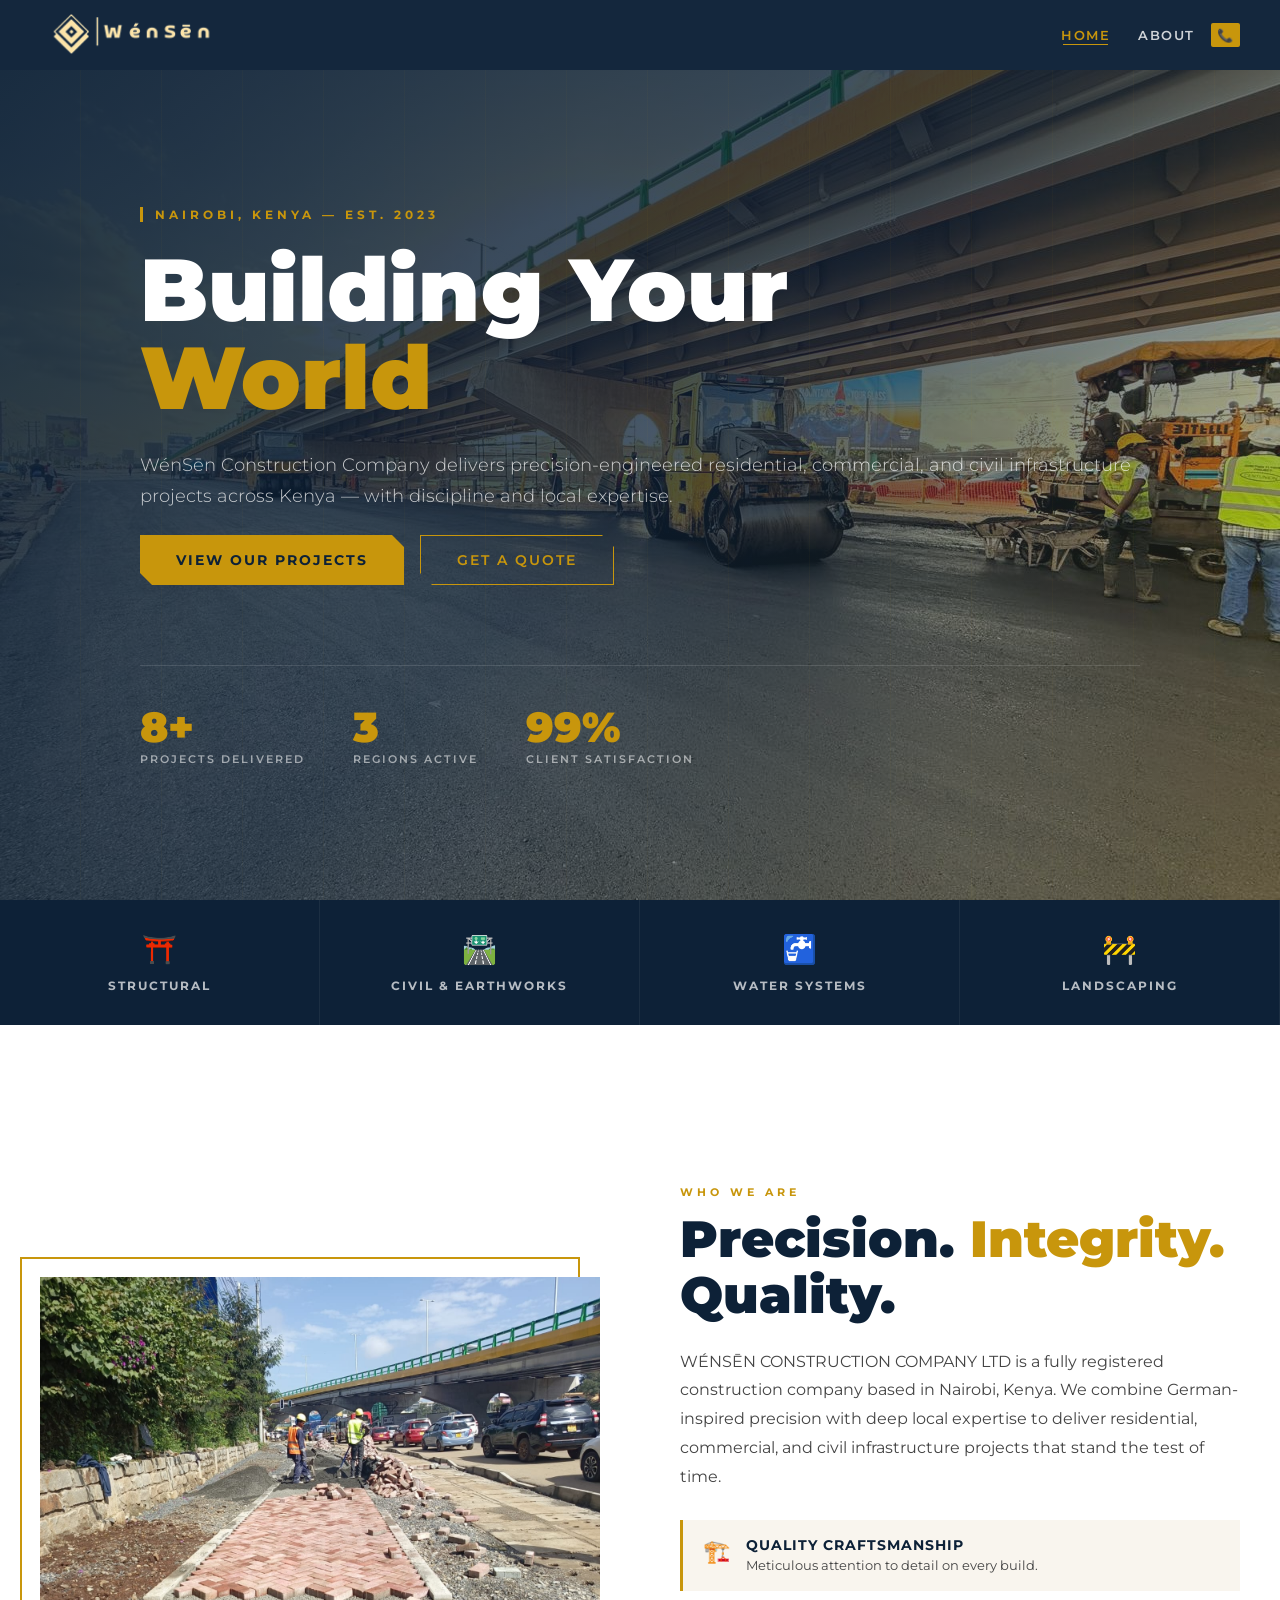
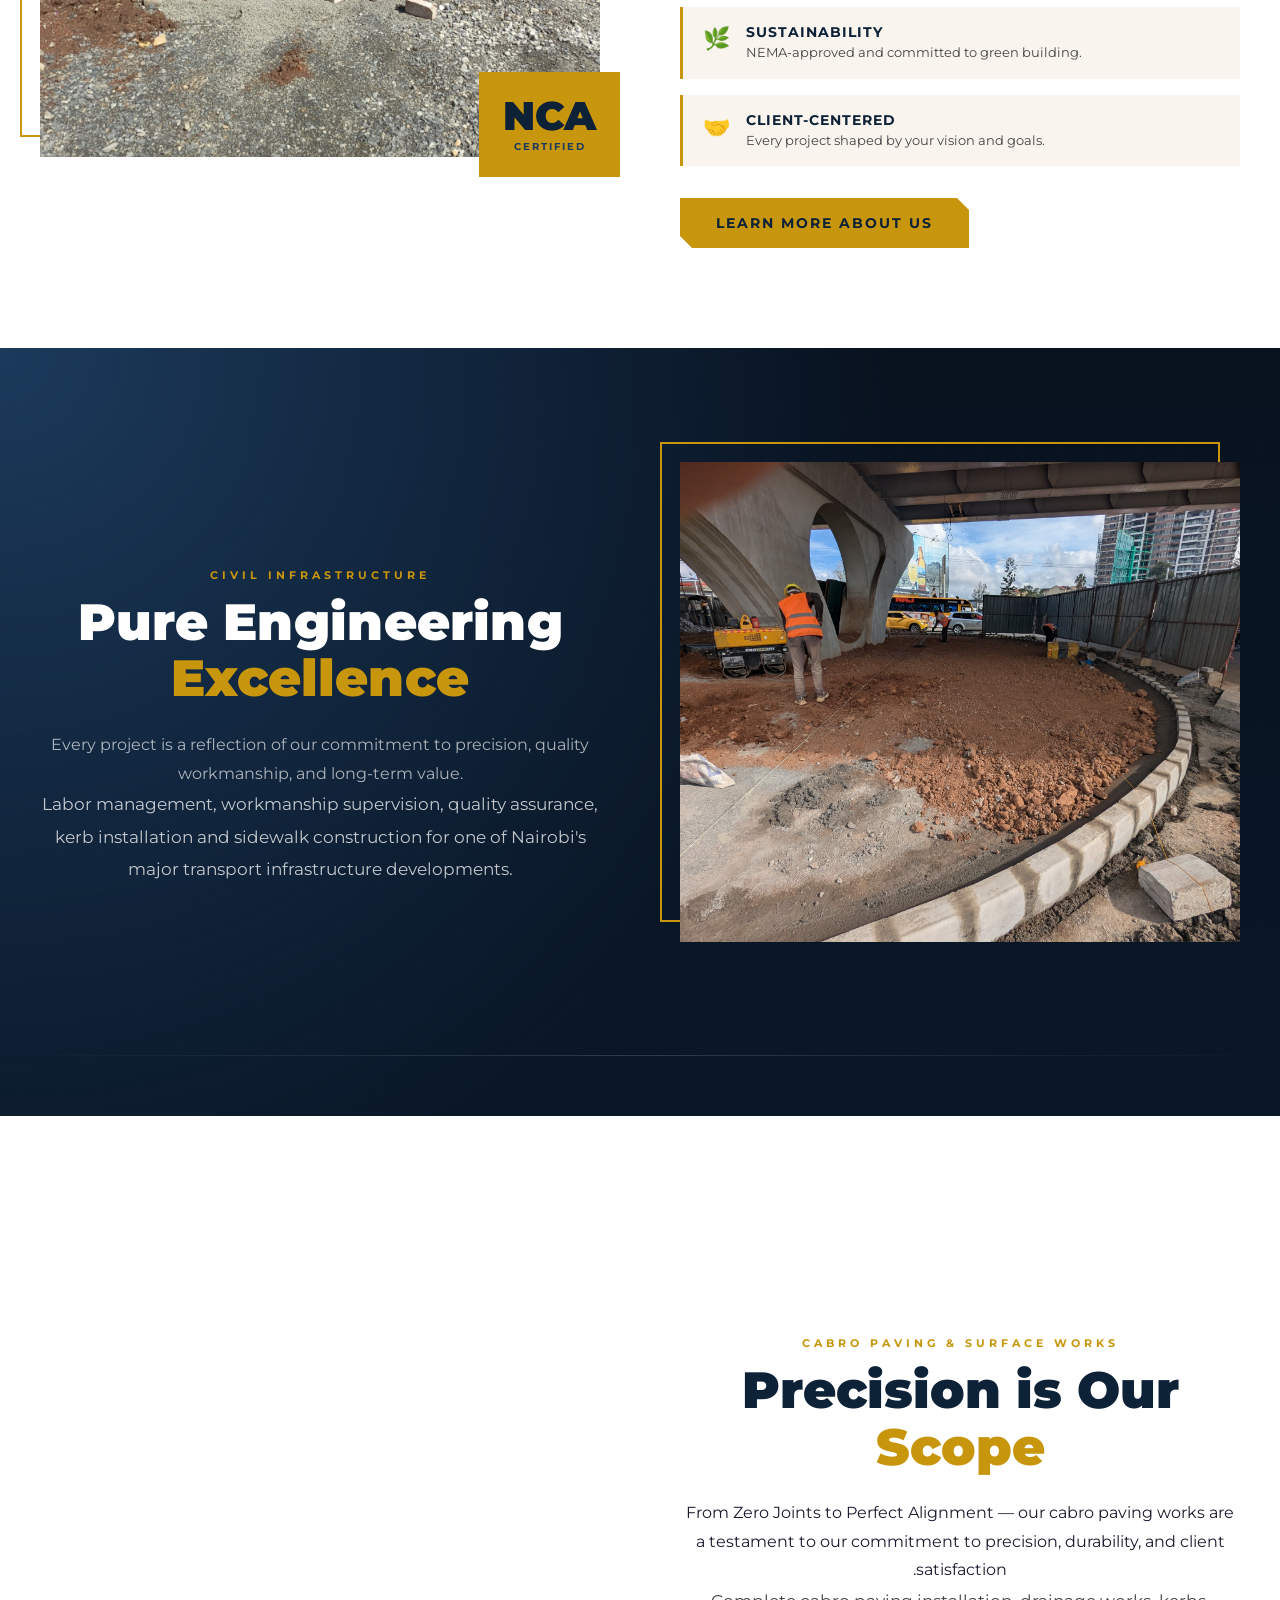
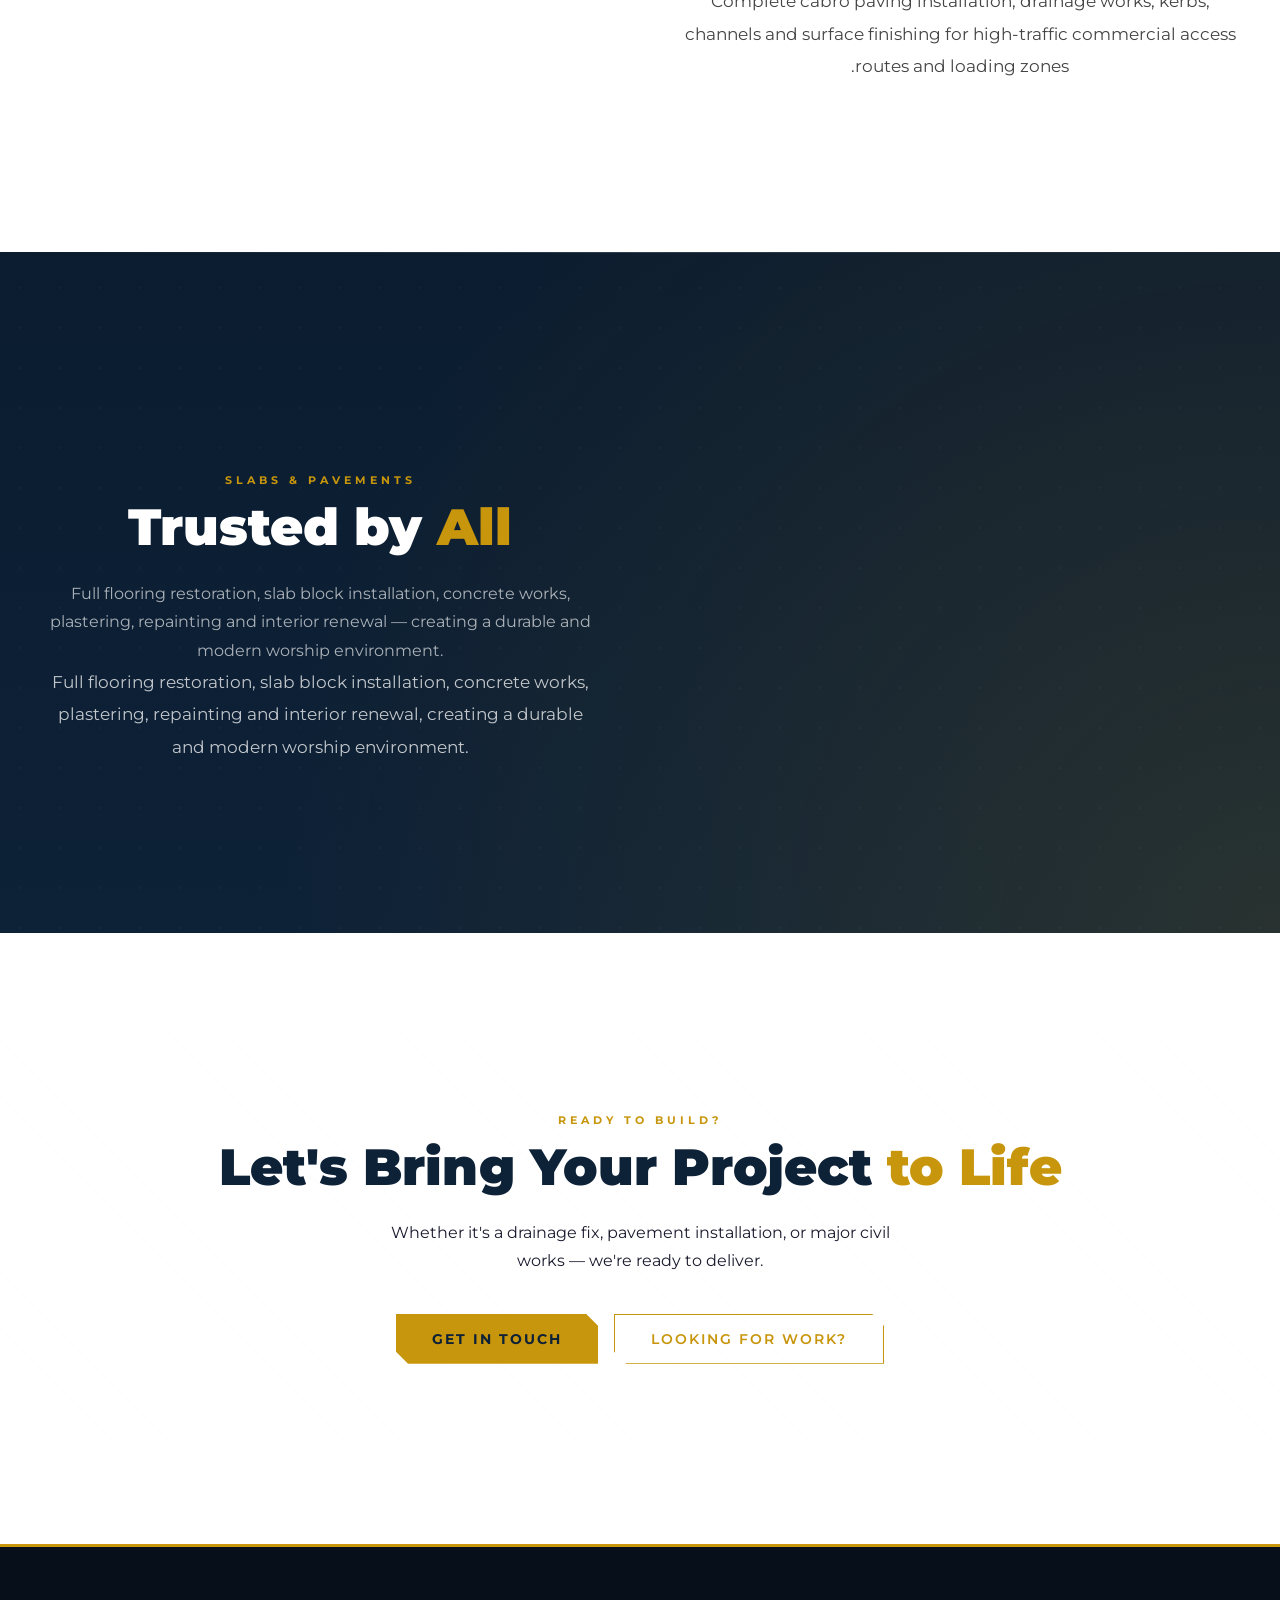
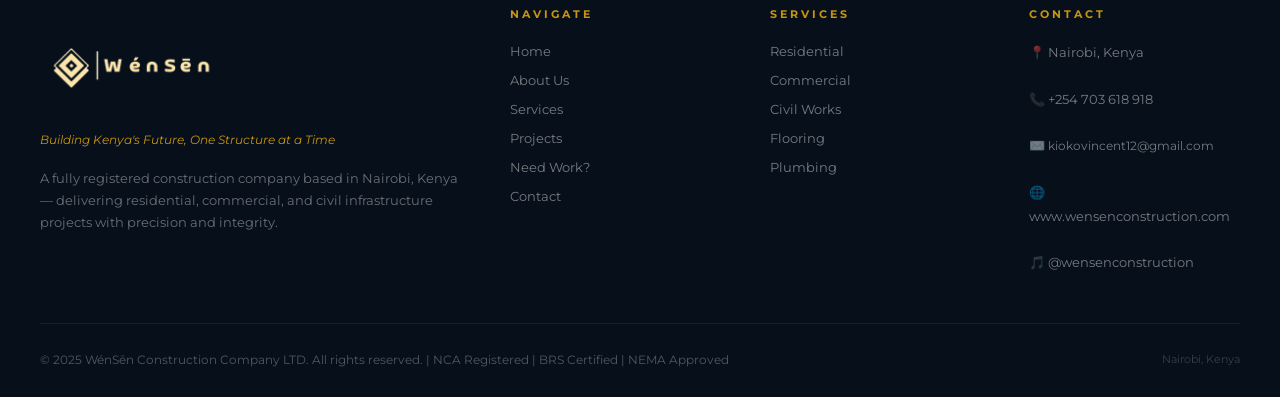
==== commit 055f56c3: "Update: add styles different" ====
--- a/index.html
+++ b/index.html
@@ -7,7 +7,7 @@
   <meta name="description" content="WénSēn Construction Company is a leading construction firm in Kenya, specializing in residential, commercial, and civil infrastructure projects.">
   <meta name="keywords" content="WénSēn, Construction, contractor, sub-contractor, Wensen, Kenya construction company, residential construction, commercial construction, civil infrastructure, building services, Nairobi construction, construction projects Kenya">
   <meta name="author" content="WénSēn Construction Company">
-  <link rel="icon" href="images/logo.png" type="image/x-icon">
+  <link rel="icon" href="images/icon.png" type="image/x-icon">
   <meta property="og:title" content="WénSēn Construction Company — Kenya">
   <meta property="og:description" content="WénSēn Construction Company is a leading construction firm in Kenya, specializing in residential, commercial, and civil infrastructure projects.">
   <meta property="og:image" content="images/Wensen.png">
@@ -135,7 +135,9 @@
 <section class="projects-preview-premium">
 
   <!-- PROJECT 01 -->
-   <div>
+   <div class="container">
+      <div class="about-grid" style="margin-top:100px; margin-bottom:100px;">
+      
     <div style="text-align:center;padding:120px 2px 40px;position:relative;z-index:2;">
       <span class="section-tag">Civil Infrastructure</span>
       <h2 class="section-title" style="color:white;">
@@ -145,49 +147,25 @@
           Every project is a reflection of our commitment to precision,
           quality workmanship, and long-term value.
       </p>
-   </div>
-  <div class="project-showcase reveal">
-
-      <div class="about-img-wrap reveal">
-          <img src="images/ngongmain.jpeg" alt="">
-      </div>
-
-      <div class="project-content">
-          <!-- <div class="project-number">01</div> -->
-
-          <div class="project-category">
-              Civil Infrastructure
-          </div>
-<!-- 
-          <h3 class="project-title">
-              Ngong Road Overpass
-          </h3> -->
-
-          <!-- <div class="project-meta">
-              <div class="project-pill">📍 Nairobi</div>
-              <div class="project-pill">🏗 Subcontract</div>
-              <div class="project-pill">⚡ Ongoing</div>
-          </div> -->
-
-          <p class="project-description">
+      <p class="project-description">
               Labor management, workmanship supervision,
               quality assurance, kerb installation and sidewalk
               construction for one of Nairobi's major transport
               infrastructure developments.
           </p>
-
-          <!-- <div class="project-client">
-              Client: <strong>Centunion (E.A) Ltd</strong>
-          </div> -->
-      </div>
-  </div>
+   </div>
+  <div class="about-img-wrap reveal">
+          <img src="images/ngongmain.jpeg" alt="">
+  </div>
+    </div>
 
   </div>
 
   <div class="project-divider"></div>
 
   <!-- PROJECT 02 -->
-   <div style="background:var(--white);">
+   <div class="" style="background:var(--white); ">
+      <div class="container about-grid-reverse" style="padding-top:100px; padding-bottom:100px;" >
     <div style="text-align:center;padding:120px 2px 40px;position:relative;z-index:2;">
       <span class="section-tag">Cabro Paving & Surface Works</span>
       <h2 class="section-title">
@@ -196,48 +174,27 @@
       <p style="max-width:700px;margin:auto;line-height:1.8;">
           From Zero Joints to Perfect Alignment — our cabro paving works are a testament to our commitment to precision, durability, and client satisfaction.
       </p>
-   </div>
-  <div class="project-showcase reverse reveal">
-
-      <div class="about-img-wrap reveal">
-          <img src="images/yaya2.jpeg" alt="">
-      </div>
-
-      <div class="project-content">
-          <!-- <div class="project-number">02</div> -->
-
-          <div class="project-category">
-              Cabro Paving & Surface Works
-          </div>
-
-          <!-- <h3 class="project-title">
-              Yaya Centre Cabro Paving
-          </h3> -->
-
-          <!-- <div class="project-meta">
-              <div class="project-pill">📍 Nairobi</div>
-              <div class="project-pill">🚗 Parking & Walkways</div>
-              <div class="project-pill">✔ Completed</div>
-          </div> -->
-
-          <p class="project-description" style="color:var(--gray-700);">
+      <p class="project-description" style="color:var(--gray-700);">
               Complete cabro paving installation,
               drainage works, kerbs, channels and
               surface finishing for high-traffic
               commercial access routes and loading zones.
           </p>
 
-          <!-- <div class="project-client">
-              Client: <strong>ZJCC Company</strong>
-          </div> -->
-      </div>
-  </div>
-  </div>
+   </div>
+
+      <div class="about-img-wrap reveal">
+          <img src="images/yaya2.jpeg" alt="">
+  </div>
+  </div>
+   </div>
 
   <div class="project-divider"></div>
 
   <!-- PROJECT 03 -->
-   <div>
+   <div class="container">
+      <div class="about-grid" style="margin-top:100px; margin-bottom:100px;">
+      
     <div style="text-align:center;padding:120px 2px 40px;position:relative;z-index:2;">
       <span class="section-tag">Slabs & Pavements</span>
       <h2 class="section-title" style="color:white;">
@@ -246,56 +203,27 @@
       <p style="max-width:700px;margin:auto;color:rgba(255,255,255,.65);line-height:1.8;">
           Full flooring restoration, slab block installation, concrete works, plastering, repainting and interior renewal — creating a durable and modern worship environment.
       </p>
-   </div>
-  <div class="project-showcase reveal">
-
-      <div class="about-img-wrap reveal">
-          <img src="images/cbc1.jpg" alt="">
-      </div>
-
-      <div class="project-content">
-          <!-- <div class="project-number">03</div> -->
-
-          <div class="project-category">
-              Slabs & Pavements
-          </div>
-
-          <!-- <h3 class="project-title">
-              Community Baptist Church
-          </h3> -->
-
-          <!-- <div class="project-meta">
-              <div class="project-pill">📍 Ruiru</div>
-              <div class="project-pill">🏛 NGO Project</div>
-              <div class="project-pill">✔ Completed</div>
-          </div> -->
-
-          <p class="project-description">
+      <p class="project-description">
               Full flooring restoration,
               slab block installation,
               concrete works, plastering,
               repainting and interior renewal,
               creating a durable and modern worship environment.
           </p>
-
-          <!-- <div class="project-client">
-              Client: <strong>Community Baptist Church</strong>
-          </div> -->
-      </div>
    </div>
 
-  </div>
-
-  <!-- <div style="text-align:center;padding:60px 20px 120px;position:relative;z-index:2;">
-      <a href="#" class="btn-primary"
-         onclick="showPage('projects')">
-         Explore Full Portfolio
-      </a>
-  </div> -->
+      <div class="about-img-wrap reveal">
+          <img src="images/cbc1.jpg" alt="">
+      </div>
+
+      </div>
+
+  </div>
+
 
 </section>
   <!-- CTA Banner -->
-  <section style=" padding:80px 40px; text-align:center; position:relative; overflow:hidden;">
+  <section style=" padding:80px 40px; text-align:center; position:relative; overflow:hidden; margin-top:100px; margin-bottom:100px;">
     <div style="position:absolute;top:0;left:0;right:0;bottom:0; background: repeating-linear-gradient(45deg,transparent,transparent 40px,rgba(200,150,12,0.03) 40px,rgba(200,150,12,0.03) 41px);"></div>
     <div style="position:relative; z-index:1;" class="reveal">
       <span class="section-tag" style="display:block; text-align:center;">Ready to Build?</span>
--- a/styles.css
+++ b/styles.css
@@ -291,7 +291,13 @@
   .about-grid {
     display: grid; grid-template-columns: 1fr 1fr;
     gap: 80px; align-items: center; margin-top: 60px;
-  }
+    direction: ltr;
+  }
+  .about-grid-reverse {
+    display: grid; grid-template-columns: 1fr 1fr;
+    gap: 80px; align-items: center; margin-top: 60px;
+  direction: rtl;           /* Reset text direction for children */
+}
   .about-img-wrap {
     position: relative;
   }
@@ -941,6 +947,7 @@
   height:1px;
   max-width:1400px;
   margin:auto;
+  padding:0 60px;
   background:linear-gradient(
       90deg,
       transparent,
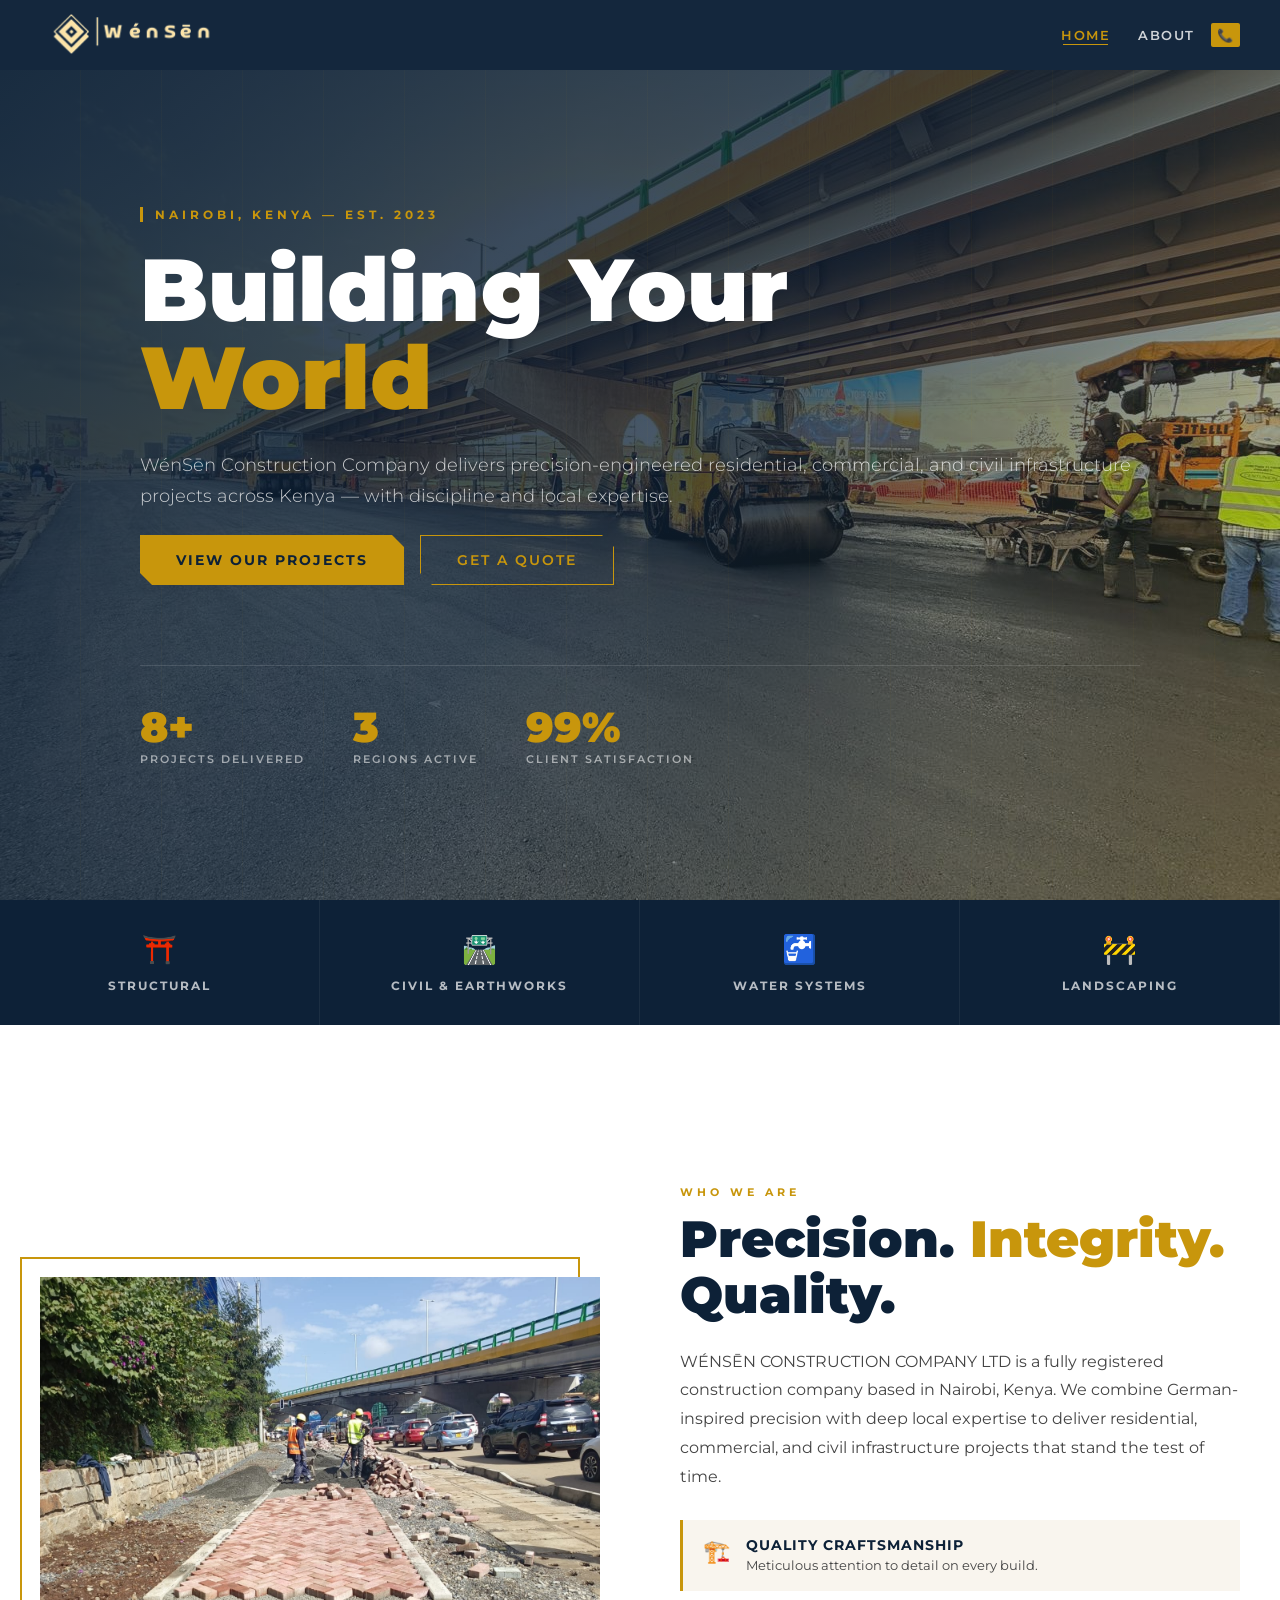
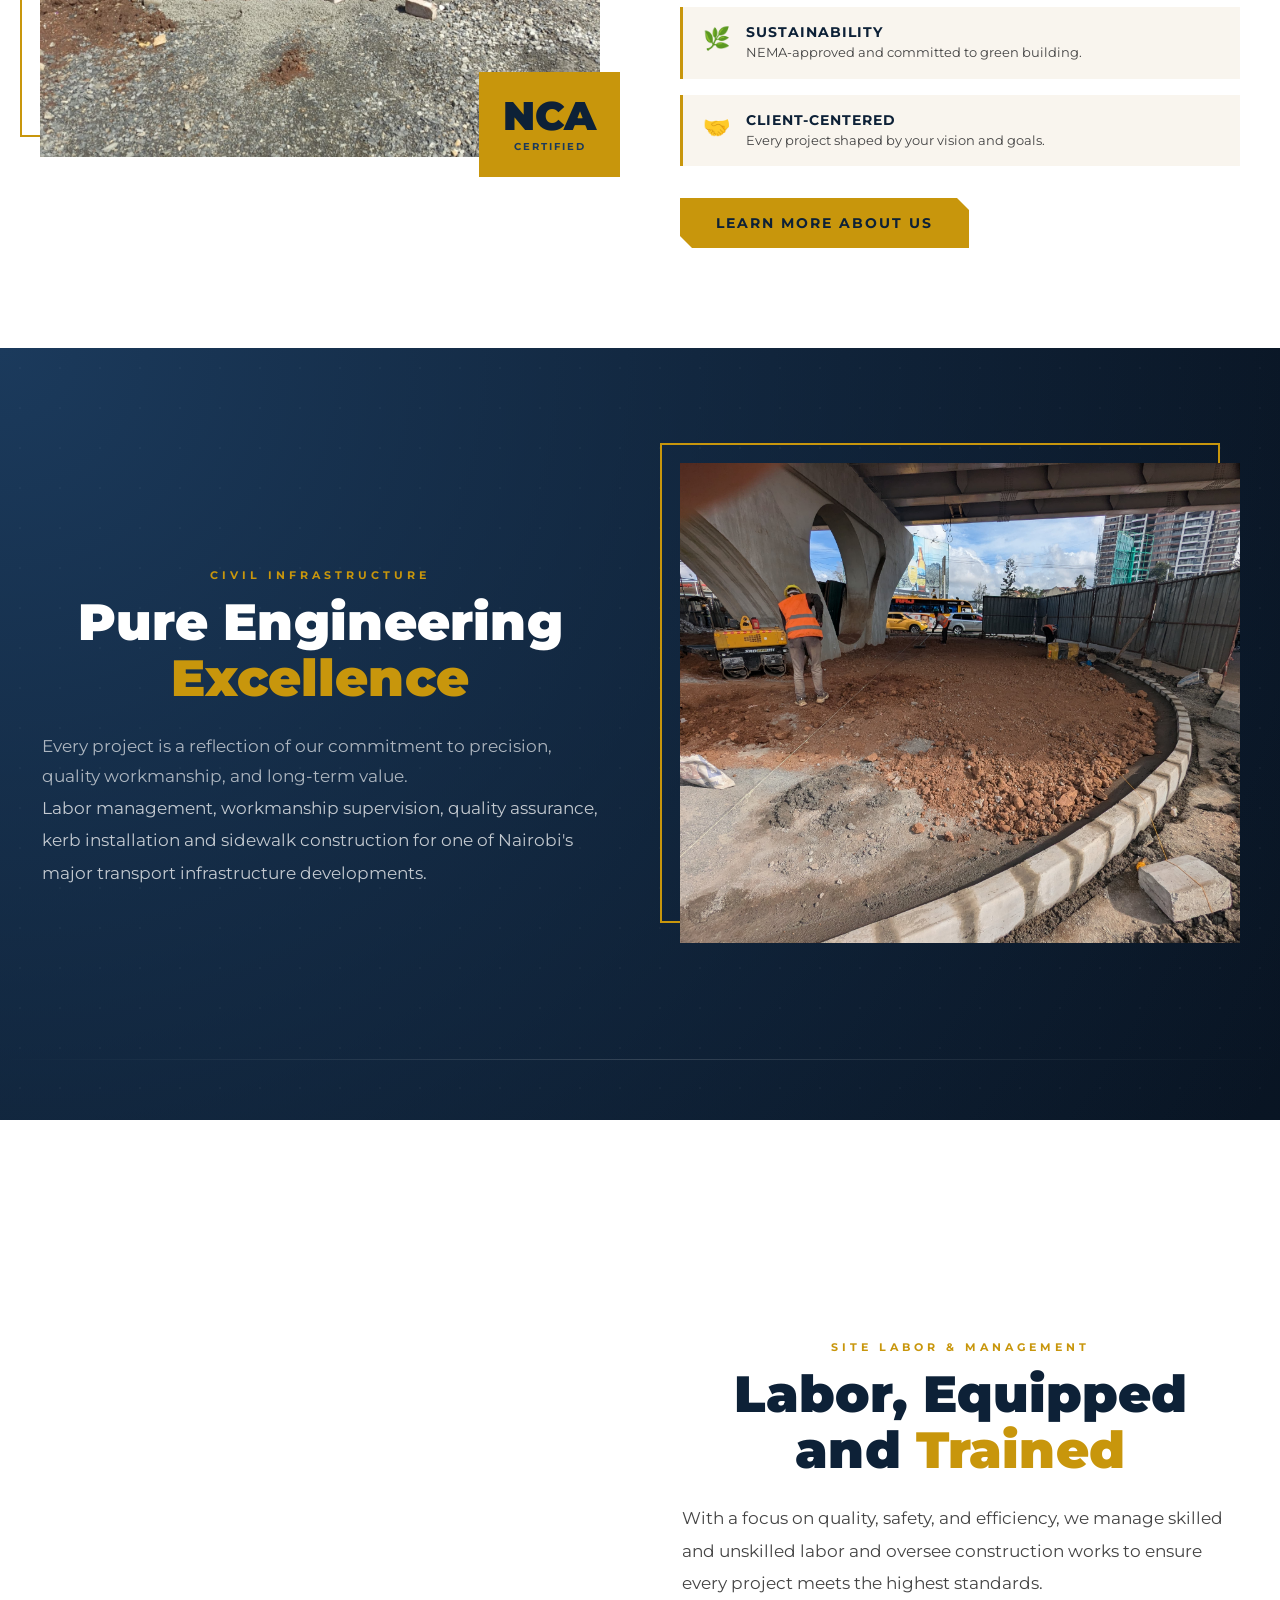
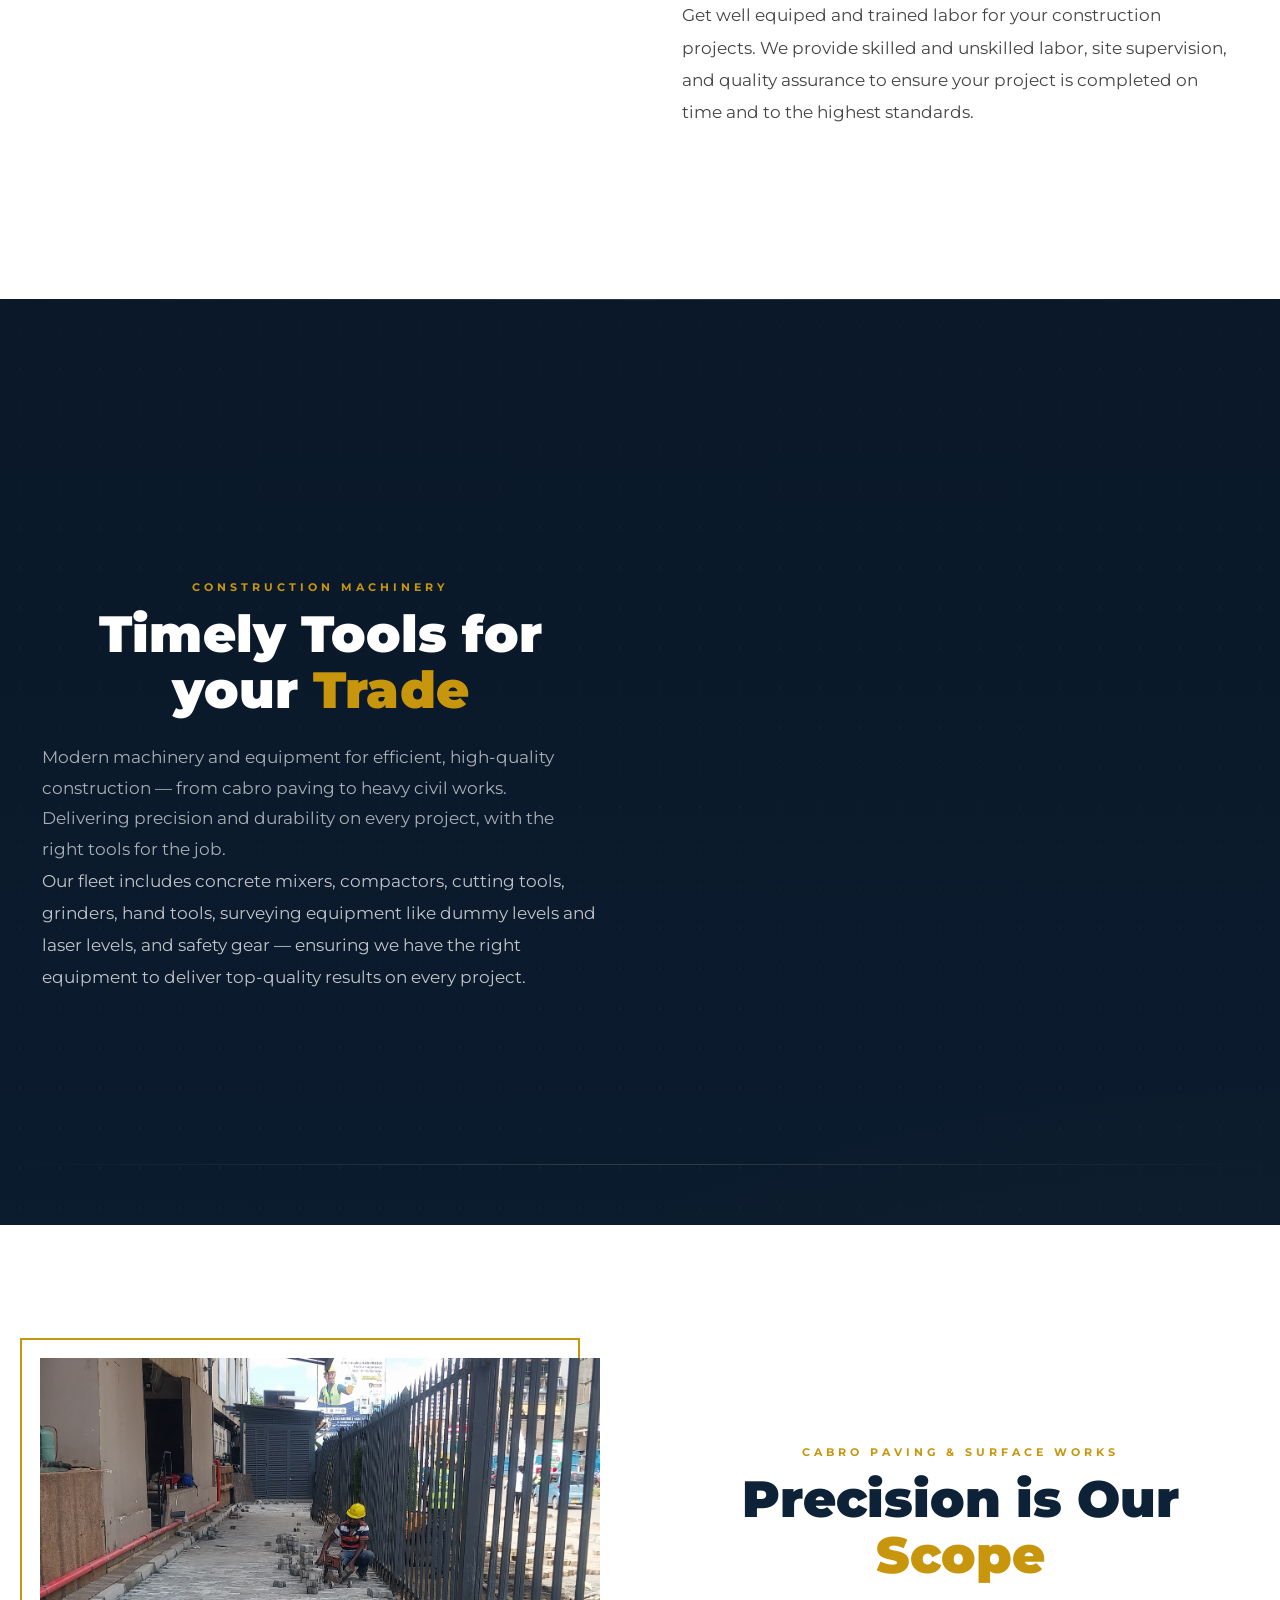
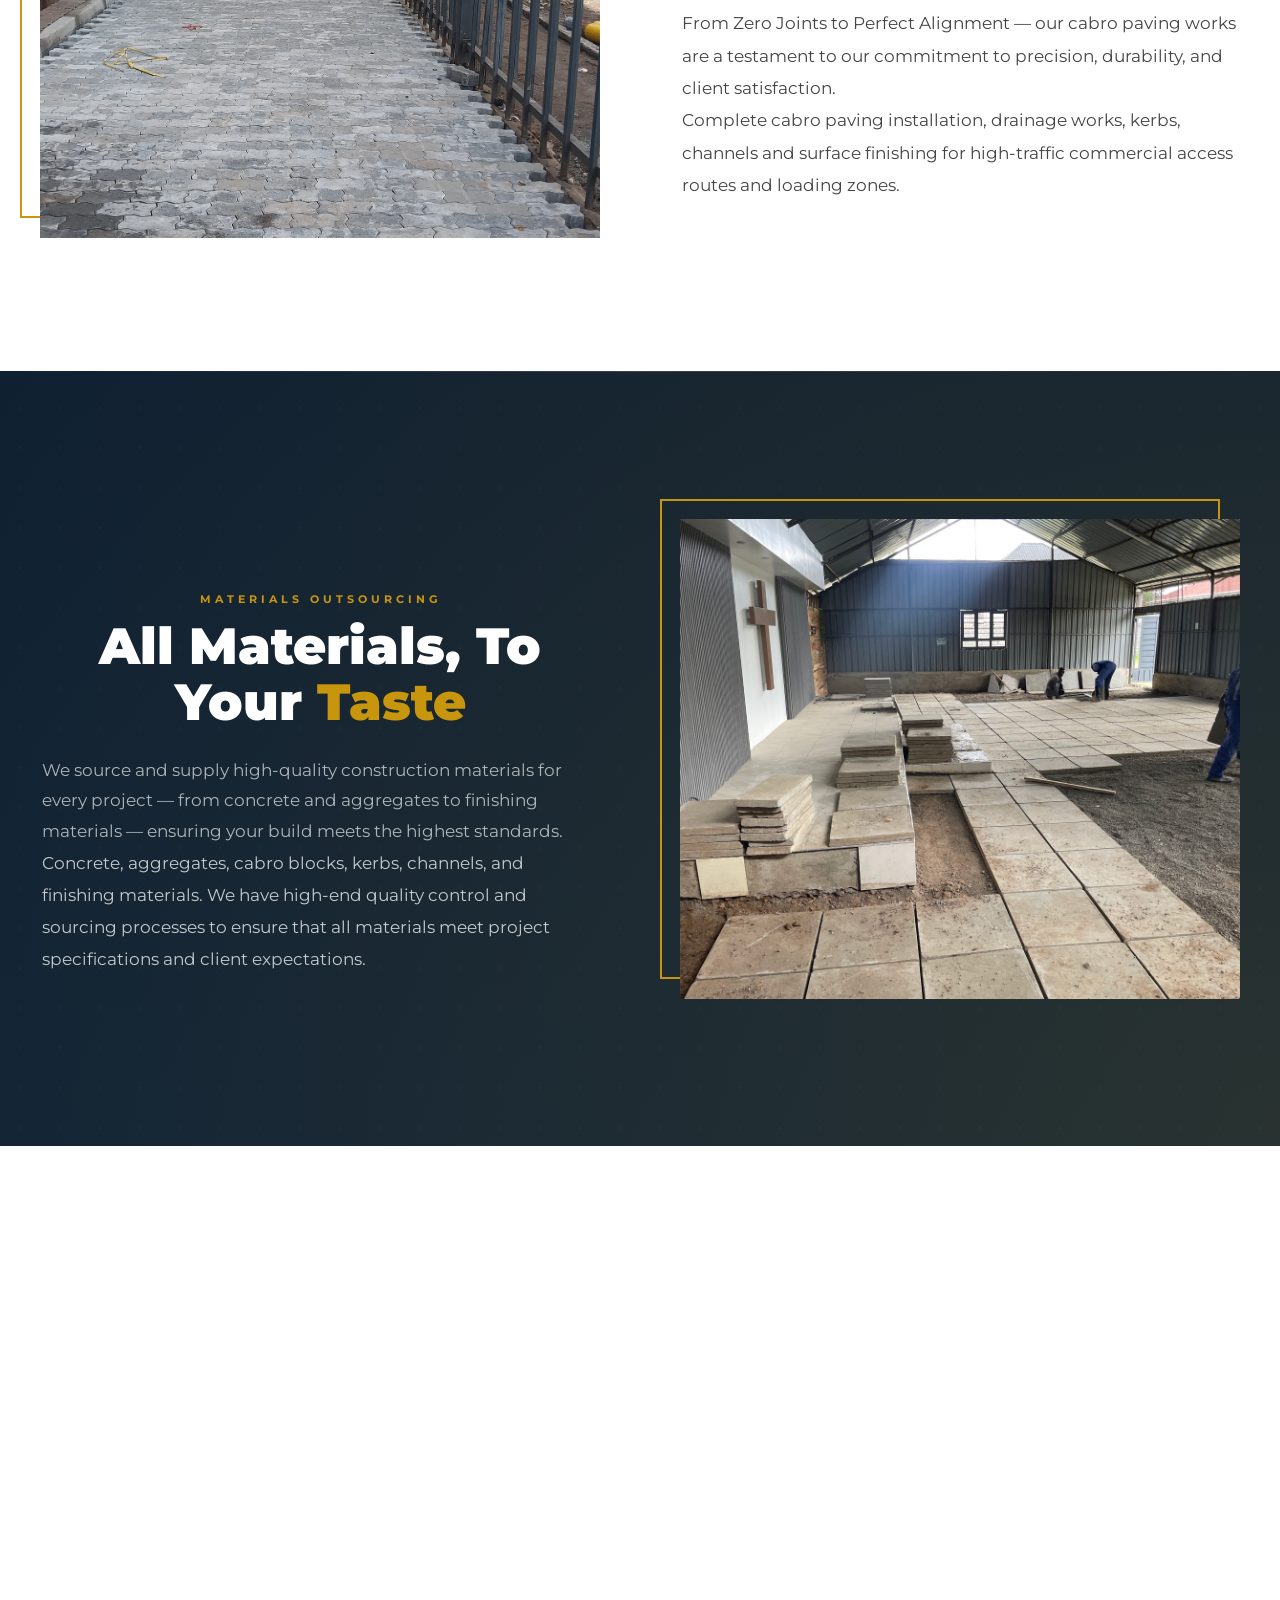
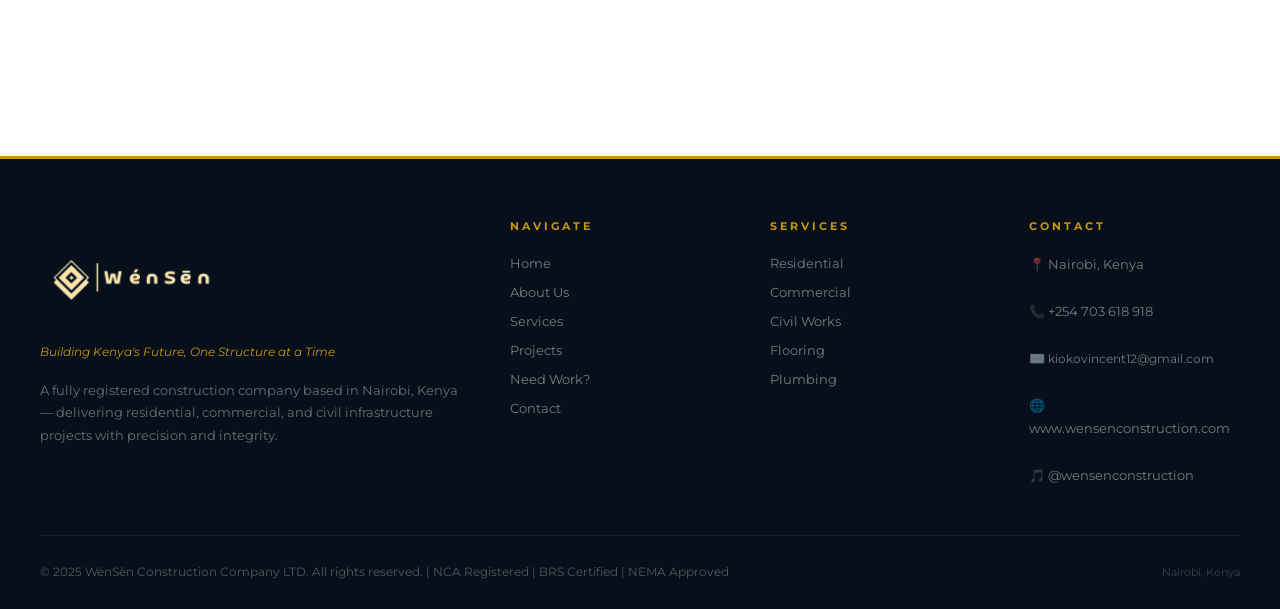
==== commit 40536114: "Upddate: add wensen scopeS" ====
--- a/index.html
+++ b/index.html
@@ -5,9 +5,13 @@
   <meta name="viewport" content="width=device-width, initial-scale=1.0">
   <title>WénSēn Construction Company — Kenya</title>
   <meta name="description" content="WénSēn Construction Company is a leading construction firm in Kenya, specializing in residential, commercial, and civil infrastructure projects.">
-  <meta name="keywords" content="WénSēn, Construction, contractor, sub-contractor, Wensen, Kenya construction company, residential construction, commercial construction, civil infrastructure, building services, Nairobi construction, construction projects Kenya">
+  <meta name="keywords" content="construction machinery for hire, construction materials, contractor, sub-contractor, Wensen, Kenya construction company, residential construction, construction projects Kenya">
   <meta name="author" content="WénSēn Construction Company">
   <link rel="icon" href="images/icon.png" type="image/x-icon">
+  <link rel="shortcut icon" href="images/icon.png" type="image/x-icon">
+  <link rel="apple-touch-icon" href="images/icon.png">
+  <meta name="theme-color" content="#0A1F2D">
+  <meta name="apple-mobile-web-app-title" content="WénSēn">
   <meta property="og:title" content="WénSēn Construction Company — Kenya">
   <meta property="og:description" content="WénSēn Construction Company is a leading construction firm in Kenya, specializing in residential, commercial, and civil infrastructure projects.">
   <meta property="og:image" content="images/Wensen.png">
@@ -143,7 +147,7 @@
       <h2 class="section-title" style="color:white;">
           Pure Engineering <span>Excellence</span>
       </h2>
-      <p style="max-width:700px;margin:auto;color:rgba(255,255,255,.65);line-height:1.8;">
+      <p class="project-description" style="max-width:700px;margin:auto;color:rgba(255,255,255,.65);line-height:1.8;">
           Every project is a reflection of our commitment to precision,
           quality workmanship, and long-term value.
       </p>
@@ -162,6 +166,54 @@
   </div>
 
   <div class="project-divider"></div>
+   <!-- PROJECT 02 -->
+   <div class="" style="background:var(--white); ">
+      <div class="container about-grid-reverse" style="padding-top:100px; padding-bottom:100px;" >
+    <div style="text-align:center;padding:120px 2px 40px;position:relative;z-index:2;">
+      <span class="section-tag">Site Labor & Management</span>
+      <h2 class="section-title">
+          Labor, Equipped and <span>Trained</span>
+      </h2>
+      <p class="project-description" style="color:var(--gray-700);">
+          With a focus on quality, safety, and efficiency, we manage skilled and unskilled labor and oversee construction works to ensure every project meets the highest standards.
+      <br/>
+              Get well equiped and trained labor for your construction projects. We provide skilled and unskilled labor, site supervision, and quality assurance to ensure your project is completed on time and to the highest standards.
+          </p>
+
+   </div>
+
+      <div class="about-img-wrap reveal">
+          <img src="images/labor.jpeg" alt="">
+  </div>
+  </div>
+   </div>
+
+  <div class="project-divider"></div>
+
+  <!-- PROJECT 02 -->
+   <div class="container">
+      <div class=" about-grid" style="padding-top:100px; padding-bottom:100px;" >
+    <div style="text-align:center;padding:120px 2px 40px;position:relative;z-index:2;">
+      <span class="section-tag">Construction Machinery</span>
+      <h2 class="section-title" style="color:white;">
+          Timely Tools for your <span>Trade</span>
+      </h2>
+      <p class="project-description" style="max-width:700px;margin:auto;color:rgba(255,255,255,.65);line-height:1.8;">
+          Modern machinery and equipment for efficient, high-quality construction — from cabro paving to heavy civil works. Delivering precision and durability on every project, with the right tools for the job.
+      </p>
+      <p class="project-description">
+              Our fleet includes concrete mixers, compactors, cutting tools, grinders, hand tools, surveying equipment like dummy levels and laser levels, and safety gear — ensuring we have the right equipment to deliver top-quality results on every project.
+          </p>
+
+   </div>
+
+      <div class="about-img-wrap reveal">
+          <img src="images/machinery.png" alt="Construction Machinery for hire">
+  </div>
+  </div>
+   </div>
+
+  <div class="project-divider"></div>
 
   <!-- PROJECT 02 -->
    <div class="" style="background:var(--white); ">
@@ -171,10 +223,10 @@
       <h2 class="section-title">
           Precision is Our <span>Scope</span>
       </h2>
-      <p style="max-width:700px;margin:auto;line-height:1.8;">
+      <p class="project-description" style="color:var(--gray-700);">
           From Zero Joints to Perfect Alignment — our cabro paving works are a testament to our commitment to precision, durability, and client satisfaction.
-      </p>
-      <p class="project-description" style="color:var(--gray-700);">
+      <br/>
+      
               Complete cabro paving installation,
               drainage works, kerbs, channels and
               surface finishing for high-traffic
@@ -196,19 +248,15 @@
       <div class="about-grid" style="margin-top:100px; margin-bottom:100px;">
       
     <div style="text-align:center;padding:120px 2px 40px;position:relative;z-index:2;">
-      <span class="section-tag">Slabs & Pavements</span>
+      <span class="section-tag">Materials Outsourcing</span>
       <h2 class="section-title" style="color:white;">
-          Trusted by <span>All</span>
+          All Materials, To Your <span>Taste</span>
       </h2>
-      <p style="max-width:700px;margin:auto;color:rgba(255,255,255,.65);line-height:1.8;">
-          Full flooring restoration, slab block installation, concrete works, plastering, repainting and interior renewal — creating a durable and modern worship environment.
+      <p class="project-description" style="max-width:700px;margin:auto;color:rgba(255,255,255,.65);line-height:1.8;">
+          We source and supply high-quality construction materials for every project — from concrete and aggregates to finishing materials — ensuring your build meets the highest standards.
       </p>
       <p class="project-description">
-              Full flooring restoration,
-              slab block installation,
-              concrete works, plastering,
-              repainting and interior renewal,
-              creating a durable and modern worship environment.
+              Concrete, aggregates, cabro blocks, kerbs, channels, and finishing materials. We have high-end quality control and sourcing processes to ensure that all materials meet project specifications and client expectations.
           </p>
    </div>
 
@@ -262,7 +310,7 @@
         </div>
       </div>
 
-      <div style="display:grid; grid-template-columns:1fr 1fr; gap:40px; margin-top:80px;" class="reveal">
+      <div style="display:grid; grid-template-columns:1fr ; gap:40px; margin-top:80px;" class="reveal">
         <div style="padding:40px; background:var(--cream); border-left:4px solid var(--gold);">
           <h3 style="font-family:'Playfair Display',serif; font-size:26px; color:var(--navy); margin-bottom:16px;">Our Mission</h3>
           <p style="color:var(--gray-700); line-height:1.8; font-size:15px;">To deliver innovative, sustainable, and high-quality construction solutions that exceed client expectations while contributing to the development of Kenya's built environment.</p>
@@ -289,7 +337,7 @@
       </div>
     </div>
   </section> -->
-
+<!-- 
   <section class="certs-section">
     <div class="container">
       <div style="text-align:center;" class="reveal">
@@ -320,7 +368,7 @@
         </div>
       </div>
     </div>
-  </section>
+  </section> -->
 
   <section style="background:var(--navy); padding:80px 40px;">
     <div class="container">
@@ -559,13 +607,6 @@
       <p class="section-body">Ready to start your project? Have a question? We'd love to hear from you. Reach us through any channel below.</p>
       <div class="contact-items">
         <div class="contact-item">
-          <div class="ci-icon">📍</div>
-          <div class="ci-text">
-            <h4>Location</h4>
-            <p>Nairobi, Kenya</p>
-          </div>
-        </div>
-        <div class="contact-item">
           <div class="ci-icon">📞</div>
           <div class="ci-text">
             <h4>Phone</h4>
@@ -580,17 +621,10 @@
           </div>
         </div>
         <div class="contact-item">
-          <div class="ci-icon">🌐</div>
-          <div class="ci-text">
-            <h4>Website</h4>
-            <p><a href="https://www.wensenconstruction.com" target="_blank">www.wensenconstruction.com</a></p>
-          </div>
-        </div>
-        <div class="contact-item">
           <div class="ci-icon">🎵</div>
           <div class="ci-text">
-            <h4>TikTok</h4>
-            <p><a href="https://tiktok.com/@v_morgen_ltd" target="_blank">@v_morgen_ltd</a></p>
+            <h4>Instagram</h4>
+            <p><a href="https://instagram.com/wensen_construction" target="_blank">@wensen_construction</a></p>
           </div>
         </div>
       </div>
--- a/styles.css
+++ b/styles.css
@@ -759,7 +759,7 @@
 
   /* ===================== RESPONSIVE ===================== */
   @media (max-width: 900px) {
-    .about-grid, .work-intro-grid, .contact-layout { grid-template-columns: 1fr; }
+    .about-grid, .work-intro-grid, .contact-layout, .about-grid-reverse { grid-template-columns: 1fr; }
     .contact-layout { min-height: auto; }
     .services-strip { grid-template-columns: repeat(3, 1fr); }
     .certs-grid { grid-template-columns: 1fr 1fr; }
@@ -915,6 +915,8 @@
   font-size:17px;
   line-height:1.9;
   margin-bottom:30px;
+  text-align:left;
+  direction:ltr;
 }
 
 .project-meta{
